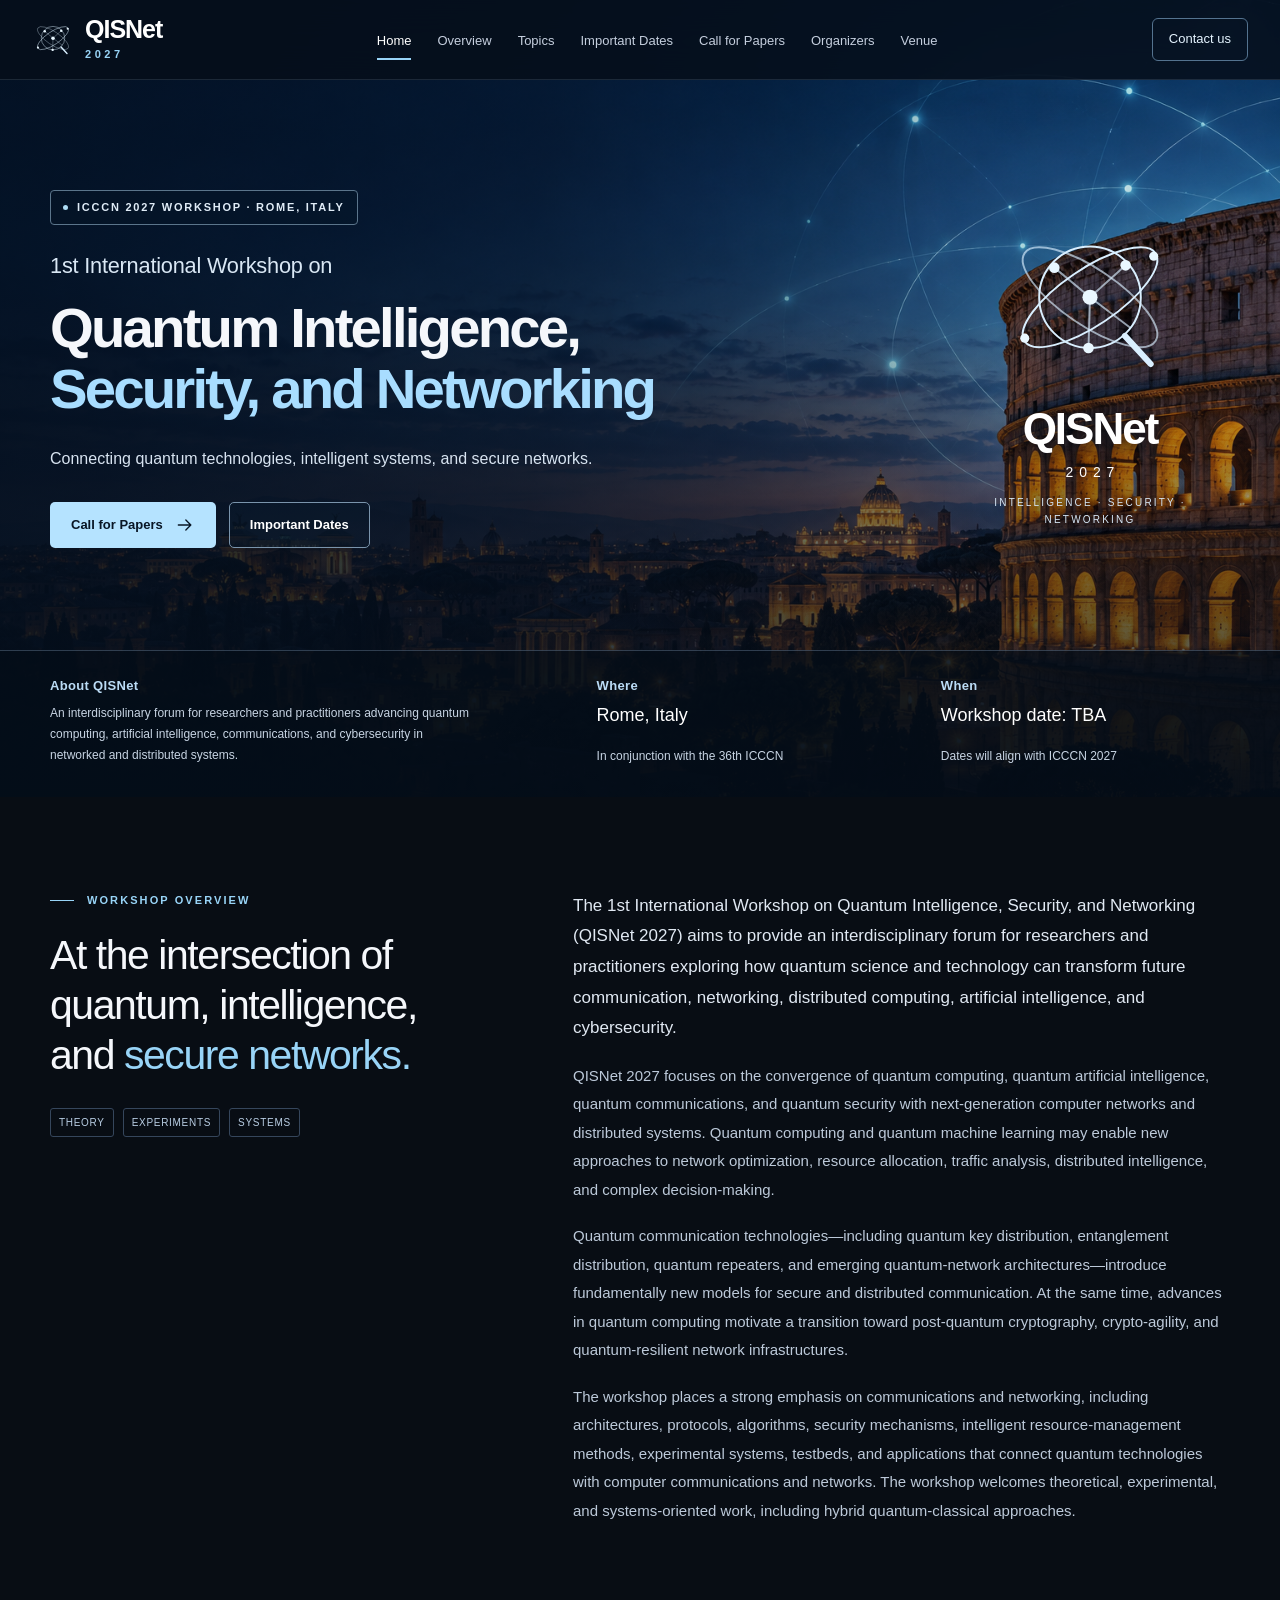
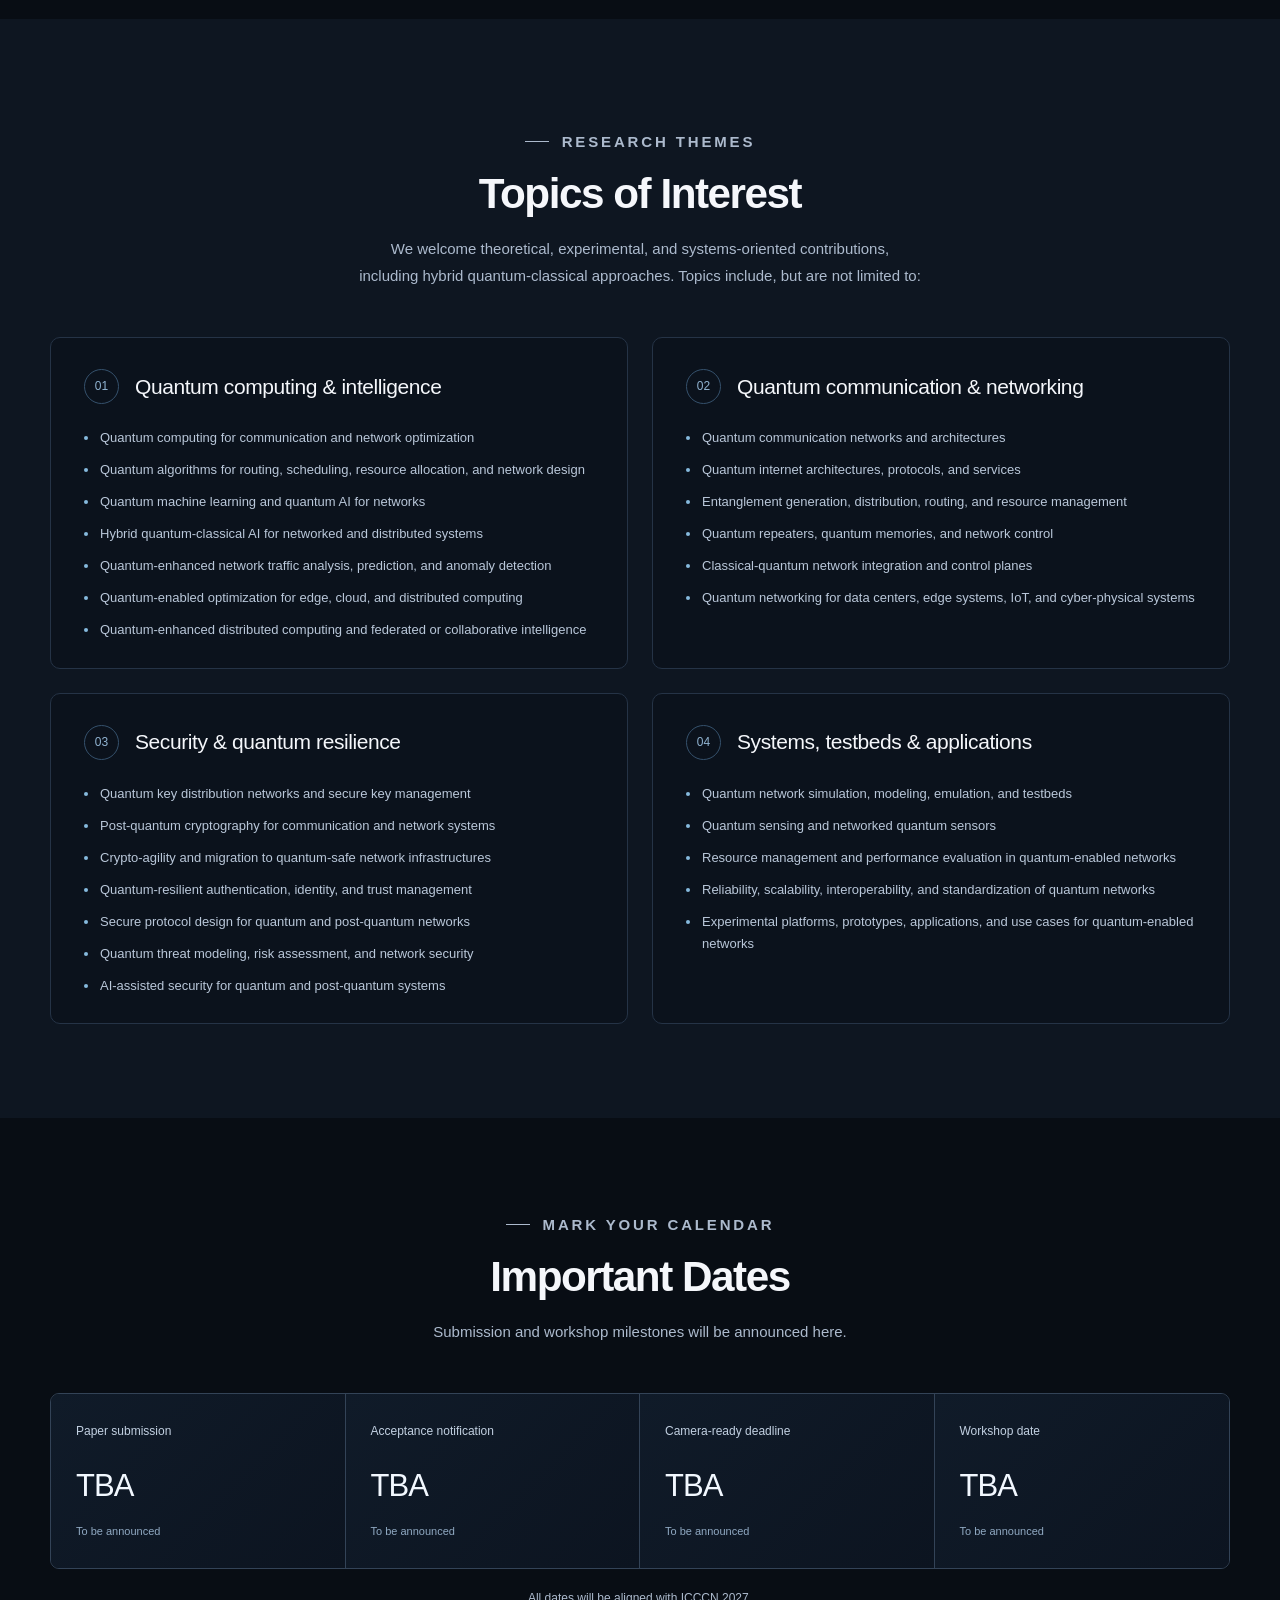
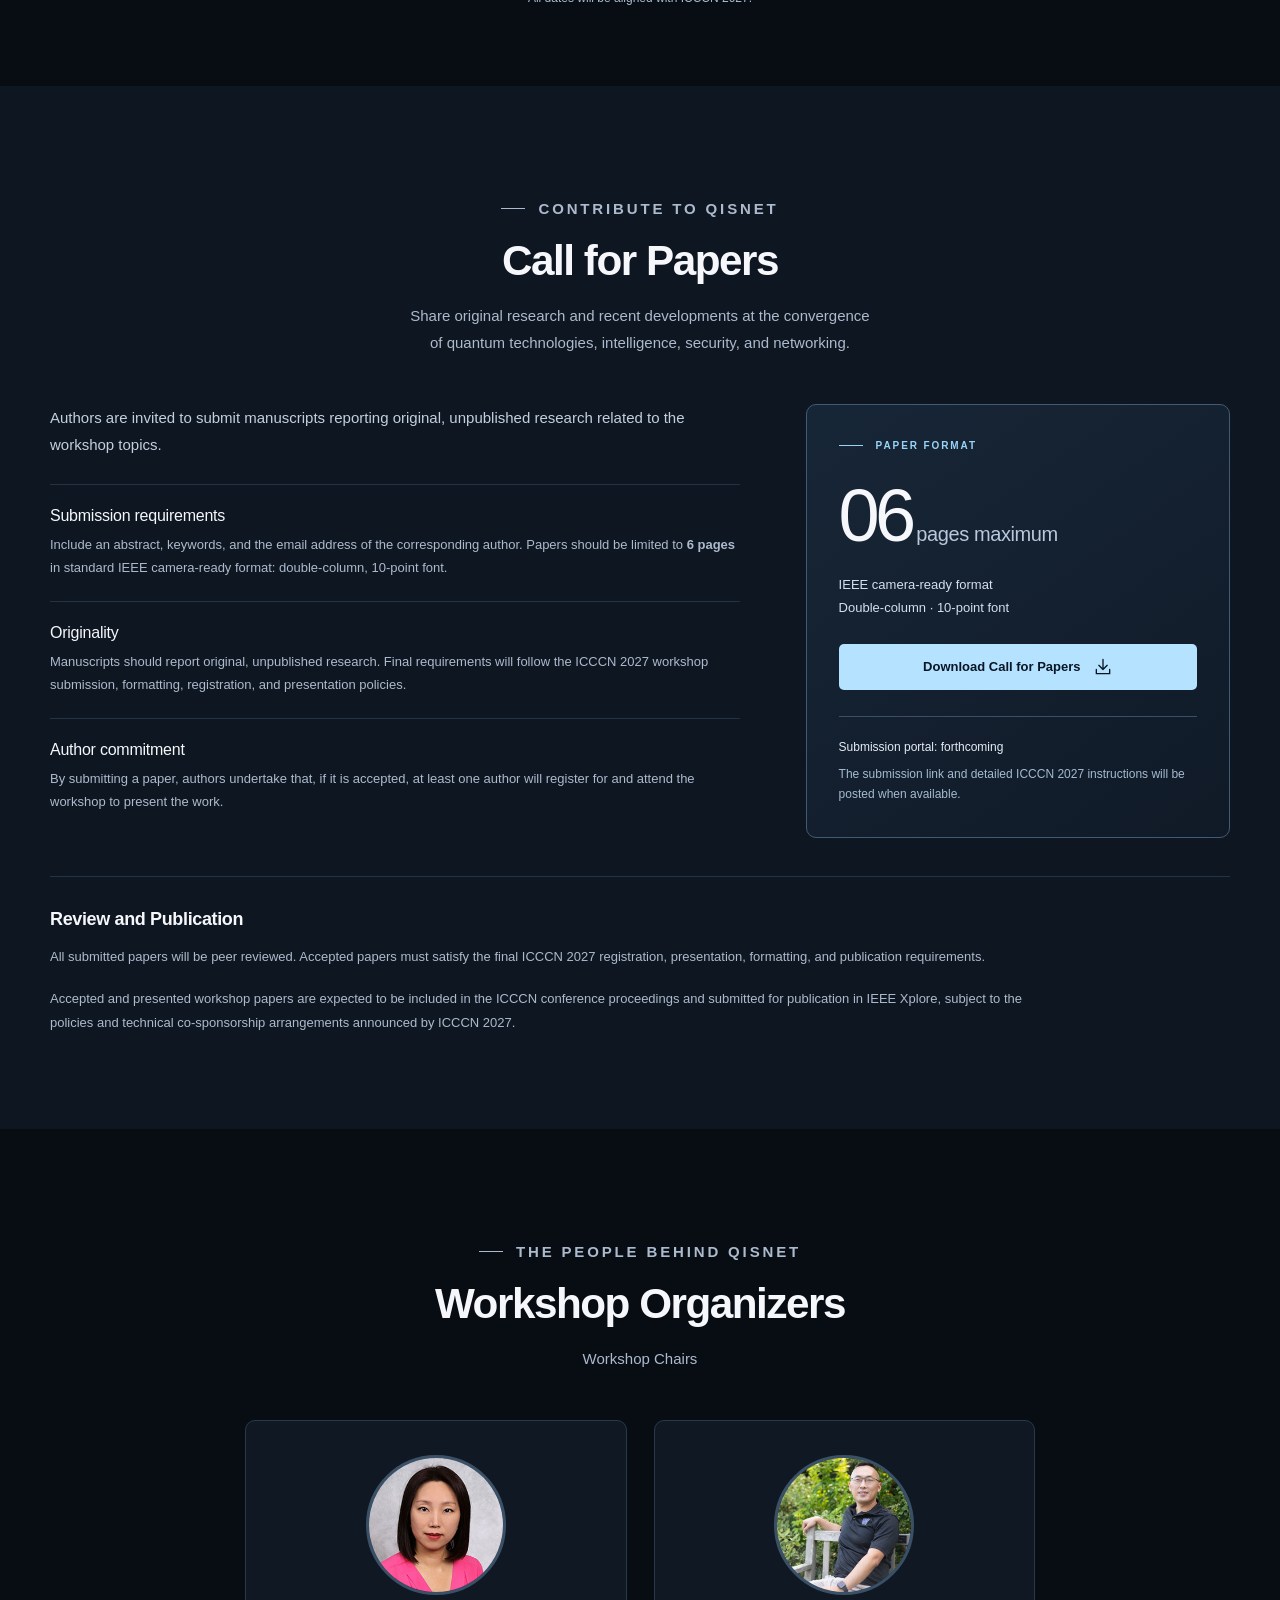
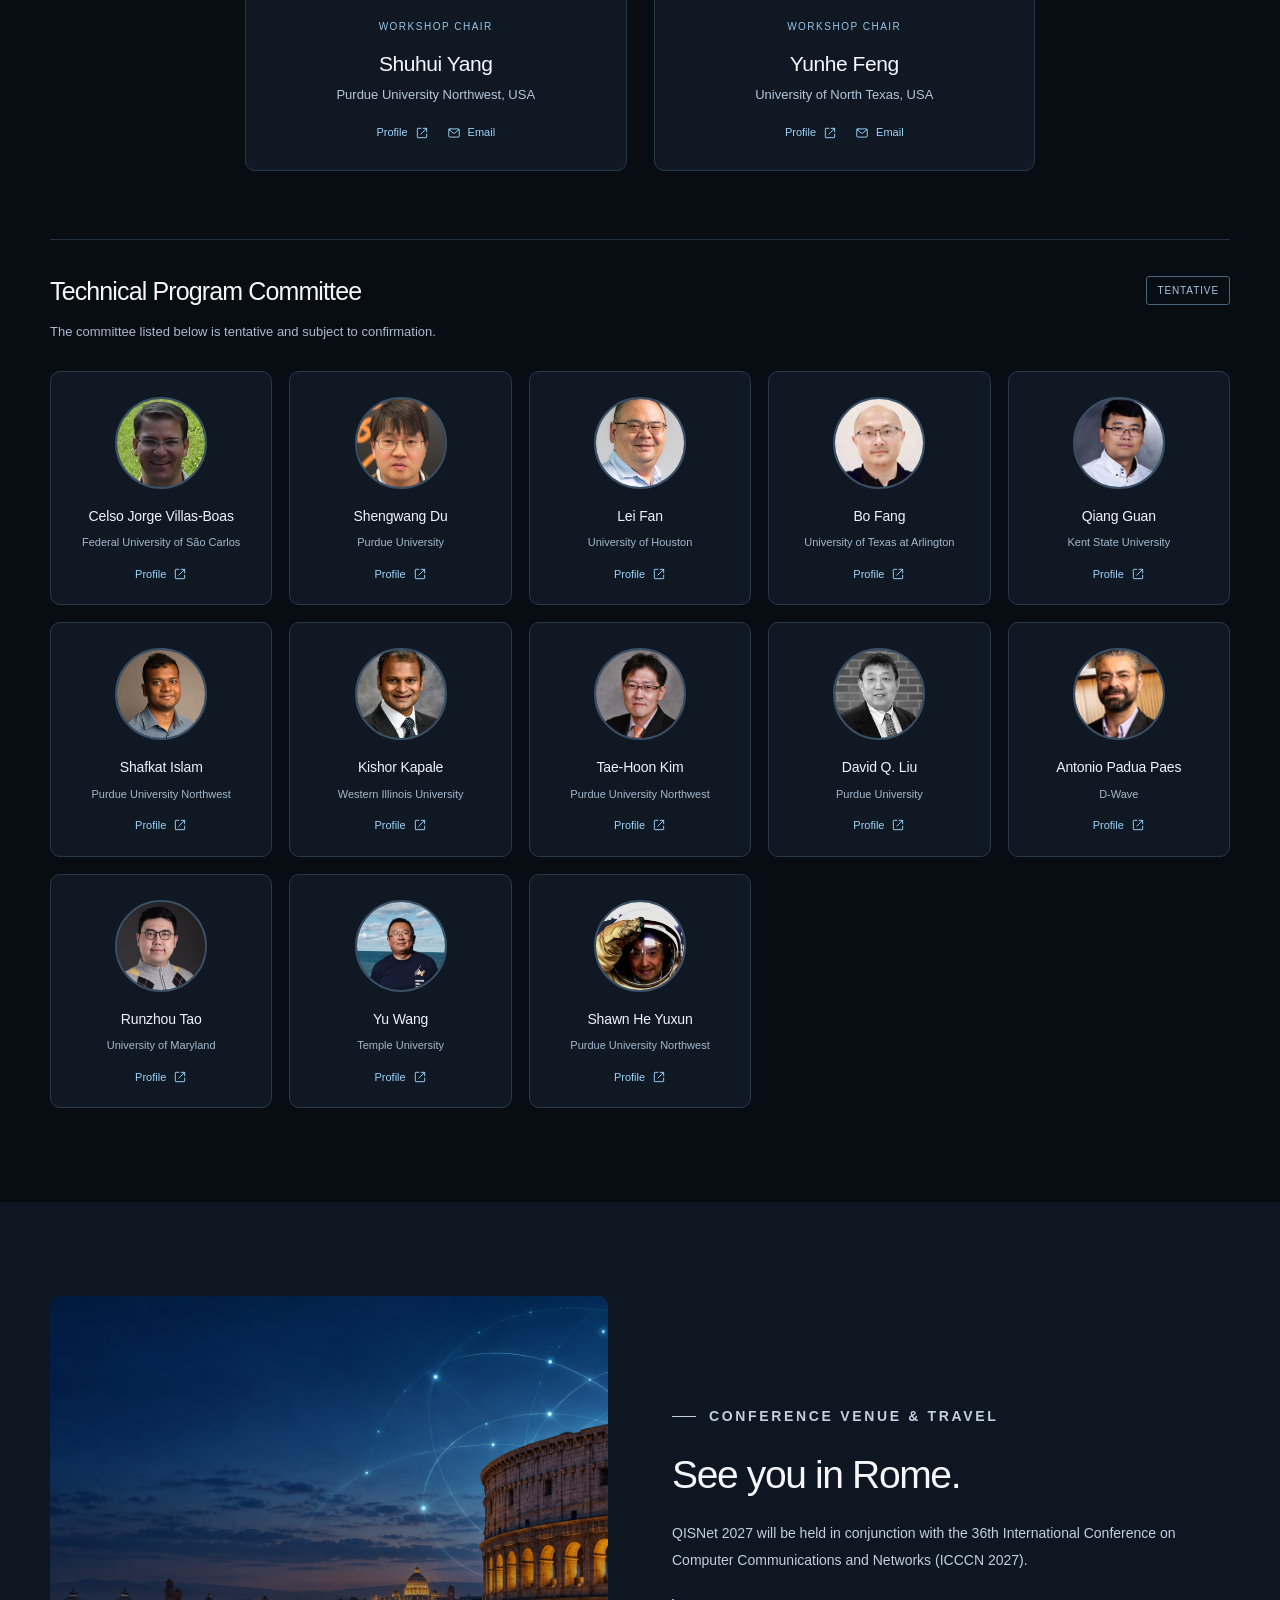
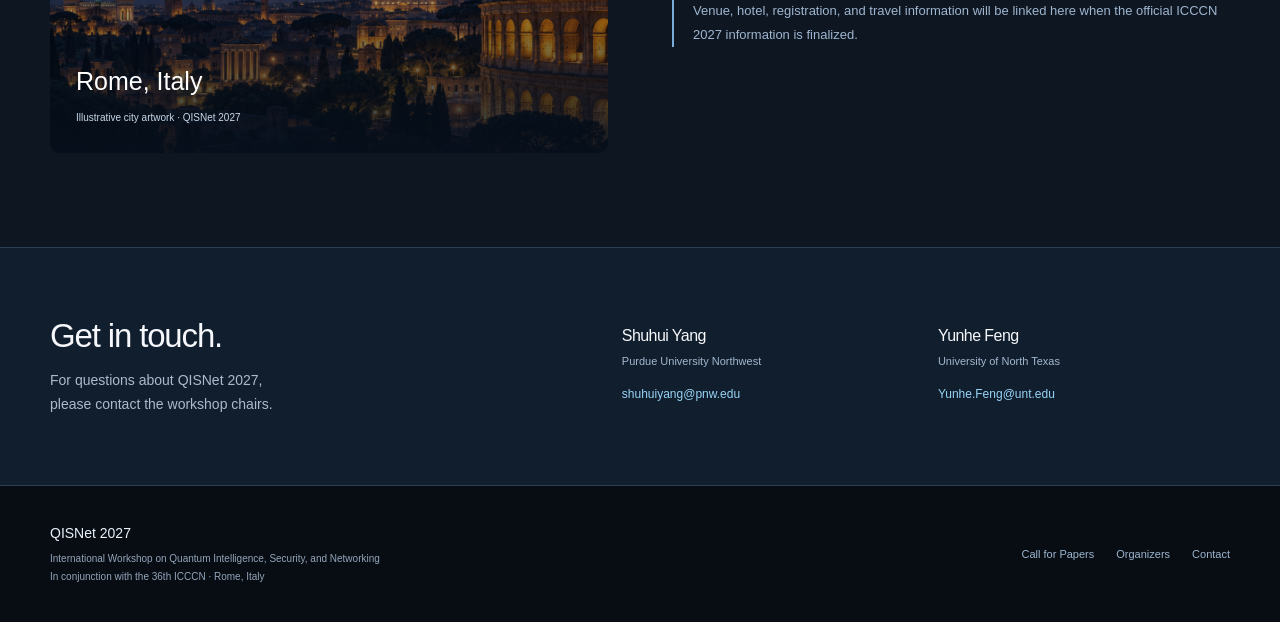
==== index.html @ e14563fd "Add files via upload" ====
<!DOCTYPE html>
<html lang="en">
<head>
  <meta charset="utf-8">
  <meta name="viewport" content="width=device-width, initial-scale=1">
  <meta name="theme-color" content="#080d14">
  <title>QISNet 2027 | International Workshop on Quantum Intelligence, Security, and Networking</title>
  <meta name="description" content="QISNet 2027: the 1st International Workshop on Quantum Intelligence, Security, and Networking, in conjunction with the 36th ICCCN in Rome, Italy. Explore workshop topics, author guidelines, dates, and committees.">
  <meta property="og:type" content="website">
  <meta property="og:title" content="QISNet 2027 | Quantum Intelligence, Security, and Networking">
  <meta property="og:description" content="The 1st International Workshop on Quantum Intelligence, Security, and Networking. ICCCN 2027 · Rome, Italy. Workshop date and submission deadline to be announced.">
  <link rel="icon" href="assets/images/favicon.svg" type="image/svg+xml">
  <link rel="preload" href="assets/fonts/dm-sans-400.ttf" as="font" type="font/ttf" crossorigin>
  <link rel="preload" href="assets/images/rome-quantum-hero.png" as="image">
  <link rel="stylesheet" href="assets/css/styles.css">
  <script src="assets/js/main.js" defer></script>
  <noscript><style>@media(max-width:1020px){.site-header{position:relative;height:auto}.header-inner{flex-wrap:wrap;padding-block:15px}.site-nav{order:4;width:100%;max-height:none}.nav-list{display:grid;grid-template-columns:repeat(2,1fr)}.menu-toggle{display:none}.hero{padding-top:0}.nav-list a{font-size:13px;padding:7px 10px}}</style></noscript>
</head>
<body>
  <a class="skip-link" href="#main-content">Skip to main content</a>
  <svg class="icon-sprite" xmlns="http://www.w3.org/2000/svg" aria-hidden="true">
    <defs>
      <symbol id="icon-arrow" viewBox="0 0 24 24"><path d="M4 12h15m-6-6 6 6-6 6"/></symbol>
      <symbol id="icon-external" viewBox="0 0 24 24"><path d="M14 4h6v6m0-6L10 14m0-10H5a1 1 0 0 0-1 1v14a1 1 0 0 0 1 1h14a1 1 0 0 0 1-1v-5"/></symbol>
      <symbol id="icon-download" viewBox="0 0 24 24"><path d="M12 3v12m-5-5 5 5 5-5M4 15v5h16v-5"/></symbol>
      <symbol id="icon-mail" viewBox="0 0 24 24"><rect x="3" y="5" width="18" height="14" rx="2"/><path d="m3 6 9 7 9-7"/></symbol>
      <symbol id="icon-menu" viewBox="0 0 24 24"><path d="M4 6h16M4 12h16M4 18h16"/></symbol>
      <symbol id="icon-close" viewBox="0 0 24 24"><path d="m6 6 12 12M6 18 18 6"/></symbol>
      <symbol id="icon-up" viewBox="0 0 24 24"><path d="M12 20V4m-6 6 6-6 6 6"/></symbol>
    </defs>
  </svg>

  <!-- Navigation: no Highlights or Accepted Papers menu or section. -->
  <header class="site-header">
    <div class="header-inner">
      <a class="brand" href="#home" aria-label="QISNet 2027 home">
        <img class="brand-mark" src="assets/images/qisnet-mark.svg" alt="" width="42" height="42">
        <span class="brand-word">QISNet<span class="brand-year">2027</span></span>
      </a>
      <nav class="site-nav" id="site-navigation" aria-label="Main navigation">
        <ul class="nav-list">
          <li><a href="#home" aria-current="location">Home</a></li>
          <li><a href="#overview">Overview</a></li>
          <li><a href="#topics">Topics</a></li>
          <li><a href="#dates">Important Dates</a></li>
          <li><a href="#cfp">Call for Papers</a></li>
          <li><a href="#organizers">Organizers</a></li>
          <li><a href="#venue">Venue</a></li>
        </ul>
      </nav>
      <a class="nav-contact" href="#contact">Contact us</a>
      <button class="menu-toggle" type="button" aria-controls="site-navigation" aria-expanded="false" aria-label="Open navigation">
        <span class="menu-icon"><svg class="icon" aria-hidden="true"><use href="#icon-menu"></use></svg></span><span class="close-icon"><svg class="icon" aria-hidden="true"><use href="#icon-close"></use></svg></span>
      </button>
    </div>
  </header>

  <main id="main-content" tabindex="-1">
    <!-- Update workshop dates below and in Important Dates when announced. -->
    <section class="hero" id="home" aria-labelledby="workshop-title">
      <img class="hero-bg" src="assets/images/rome-quantum-hero.png" width="1536" height="1024" alt="" fetchpriority="high" decoding="async">
      <div class="container hero-main">
        <div class="hero-copy">
          <div class="hero-kicker">ICCCN 2027 Workshop · Rome, Italy</div>
          <h1 id="workshop-title"><span class="title-intro">1st International Workshop on</span><span class="title-main">Quantum Intelligence,<br><span>Security, and Networking</span></span></h1>
          <p>Connecting quantum technologies, intelligent systems, and secure networks.</p>
          <div class="hero-actions">
            <a class="button button-primary" href="#cfp">Call for Papers <svg class="icon" aria-hidden="true"><use href="#icon-arrow"></use></svg></a>
            <a class="button button-ghost" href="#dates">Important Dates</a>
          </div>
        </div>
        <div class="hero-identity" aria-hidden="true">
          <img src="assets/images/qisnet-mark.svg" alt="" width="240" height="240">
          <div class="hero-logotype">QISNet<span>2027</span></div>
          <p>Intelligence · Security · Networking</p>
        </div>
      </div>
      <div class="hero-info">
        <div class="container hero-info-inner">
          <div class="hero-about"><h2>About QISNet</h2><p>An interdisciplinary forum for researchers and practitioners advancing quantum computing, artificial intelligence, communications, and cybersecurity in networked and distributed systems.</p></div>
          <div><h3>Where</h3><p class="fact-main">Rome, Italy</p><p>In conjunction with the 36th ICCCN</p></div>
          <div><h3>When</h3><p class="fact-main">Workshop date: TBA</p><p>Dates will align with ICCCN 2027</p></div>
        </div>
      </div>
    </section>

    <section class="section" id="overview" aria-labelledby="overview-title">
      <div class="container scope-grid">
        <div class="scope-heading">
          <p class="eyebrow">Workshop overview</p>
          <h2 id="overview-title">At the intersection of<br>quantum, intelligence,<br>and <span>secure networks.</span></h2>
          <div class="scope-tags" aria-label="Welcomed research approaches"><span>Theory</span><span>Experiments</span><span>Systems</span></div>
        </div>
        <div class="scope-copy">
          <p>The 1st International Workshop on Quantum Intelligence, Security, and Networking (QISNet 2027) aims to provide an interdisciplinary forum for researchers and practitioners exploring how quantum science and technology can transform future communication, networking, distributed computing, artificial intelligence, and cybersecurity.</p><p>QISNet 2027 focuses on the convergence of quantum computing, quantum artificial intelligence, quantum communications, and quantum security with next-generation computer networks and distributed systems. Quantum computing and quantum machine learning may enable new approaches to network optimization, resource allocation, traffic analysis, distributed intelligence, and complex decision-making.</p><p>Quantum communication technologies—including quantum key distribution, entanglement distribution, quantum repeaters, and emerging quantum-network architectures—introduce fundamentally new models for secure and distributed communication. At the same time, advances in quantum computing motivate a transition toward post-quantum cryptography, crypto-agility, and quantum-resilient network infrastructures.</p><p>The workshop places a strong emphasis on communications and networking, including architectures, protocols, algorithms, security mechanisms, intelligent resource-management methods, experimental systems, testbeds, and applications that connect quantum technologies with computer communications and networks. The workshop welcomes theoretical, experimental, and systems-oriented work, including hybrid quantum-classical approaches.</p>
        </div>
      </div>
    </section>

    <section class="section section-alt" id="topics" aria-labelledby="topics-title">
      <div class="container">
        <div class="section-heading"><p class="eyebrow">Research themes</p><h2 id="topics-title">Topics of Interest</h2><p>We welcome theoretical, experimental, and systems-oriented contributions,<br>including hybrid quantum-classical approaches. Topics include, but are not limited to:</p></div>
        <div class="topic-grid">
          <article class="topic">
            <div class="topic-top"><span class="topic-number" aria-hidden="true">01</span><h3>Quantum computing &amp; intelligence</h3></div>
            <ul>
              <li>Quantum computing for communication and network optimization</li>
              <li>Quantum algorithms for routing, scheduling, resource allocation, and network design</li>
              <li>Quantum machine learning and quantum AI for networks</li>
              <li>Hybrid quantum-classical AI for networked and distributed systems</li>
              <li>Quantum-enhanced network traffic analysis, prediction, and anomaly detection</li>
              <li>Quantum-enabled optimization for edge, cloud, and distributed computing</li>
              <li>Quantum-enhanced distributed computing and federated or collaborative intelligence</li>
            </ul>
          </article>
          <article class="topic">
            <div class="topic-top"><span class="topic-number" aria-hidden="true">02</span><h3>Quantum communication &amp; networking</h3></div>
            <ul>
              <li>Quantum communication networks and architectures</li>
              <li>Quantum internet architectures, protocols, and services</li>
              <li>Entanglement generation, distribution, routing, and resource management</li>
              <li>Quantum repeaters, quantum memories, and network control</li>
              <li>Classical-quantum network integration and control planes</li>
              <li>Quantum networking for data centers, edge systems, IoT, and cyber-physical systems</li>
            </ul>
          </article>
          <article class="topic">
            <div class="topic-top"><span class="topic-number" aria-hidden="true">03</span><h3>Security &amp; quantum resilience</h3></div>
            <ul>
              <li>Quantum key distribution networks and secure key management</li>
              <li>Post-quantum cryptography for communication and network systems</li>
              <li>Crypto-agility and migration to quantum-safe network infrastructures</li>
              <li>Quantum-resilient authentication, identity, and trust management</li>
              <li>Secure protocol design for quantum and post-quantum networks</li>
              <li>Quantum threat modeling, risk assessment, and network security</li>
              <li>AI-assisted security for quantum and post-quantum systems</li>
            </ul>
          </article>
          <article class="topic">
            <div class="topic-top"><span class="topic-number" aria-hidden="true">04</span><h3>Systems, testbeds &amp; applications</h3></div>
            <ul>
              <li>Quantum network simulation, modeling, emulation, and testbeds</li>
              <li>Quantum sensing and networked quantum sensors</li>
              <li>Resource management and performance evaluation in quantum-enabled networks</li>
              <li>Reliability, scalability, interoperability, and standardization of quantum networks</li>
              <li>Experimental platforms, prototypes, applications, and use cases for quantum-enabled networks</li>
            </ul>
          </article>
        </div>
      </div>
    </section>

    <section class="section dates-section" id="dates" aria-labelledby="dates-title">
      <div class="container">
        <div class="section-heading"><p class="eyebrow">Mark your calendar</p><h2 id="dates-title">Important Dates</h2><p>Submission and workshop milestones will be announced here.</p></div>
        <div class="dates-grid">
          <div class="date-item"><p class="date-label">Paper submission</p><p class="date-value"><abbr title="To be announced" style="text-decoration:none">TBA</abbr></p><p class="date-hint">To be announced</p></div>
          <div class="date-item"><p class="date-label">Acceptance notification</p><p class="date-value"><abbr title="To be announced" style="text-decoration:none">TBA</abbr></p><p class="date-hint">To be announced</p></div>
          <div class="date-item"><p class="date-label">Camera-ready deadline</p><p class="date-value"><abbr title="To be announced" style="text-decoration:none">TBA</abbr></p><p class="date-hint">To be announced</p></div>
          <div class="date-item"><p class="date-label">Workshop date</p><p class="date-value"><abbr title="To be announced" style="text-decoration:none">TBA</abbr></p><p class="date-hint">To be announced</p></div>
        </div>
        <p class="date-note">All dates will be aligned with ICCCN 2027.</p>
      </div>
    </section>

    <section class="section section-alt" id="cfp" aria-labelledby="cfp-title">
      <div class="container">
        <div class="section-heading"><p class="eyebrow">Contribute to QISNet</p><h2 id="cfp-title">Call for Papers</h2><p>Share original research and recent developments at the convergence<br>of quantum technologies, intelligence, security, and networking.</p></div>
        <div class="cfp-grid" id="submission">
          <div class="cfp-copy">
            <p>Authors are invited to submit manuscripts reporting original, unpublished research related to the workshop topics.</p>
            <ul class="policy-list">
              <li><h3>Submission requirements</h3><p>Include an abstract, keywords, and the email address of the corresponding author. Papers should be limited to <strong>6 pages</strong> in standard IEEE camera-ready format: double-column, 10-point font.</p></li>
              <li><h3>Originality</h3><p>Manuscripts should report original, unpublished research. Final requirements will follow the ICCCN 2027 workshop submission, formatting, registration, and presentation policies.</p></li>
              <li><h3>Author commitment</h3><p>By submitting a paper, authors undertake that, if it is accepted, at least one author will register for and attend the workshop to present the work.</p></li>
            </ul>
          </div>
          <aside class="submission-card" aria-label="Paper format and submission status">
            <p class="eyebrow">Paper format</p><p class="page-limit">06<span>pages maximum</span></p>
            <p class="format-note">IEEE camera-ready format<br>Double-column · 10-point font</p>
            <a class="button button-primary" href="QISNet2027_Call_for_Papers.pdf" download>Download Call for Papers <svg class="icon" aria-hidden="true"><use href="#icon-download"></use></svg></a>
            <div class="submission-status"><strong>Submission portal: forthcoming</strong>The submission link and detailed ICCCN 2027 instructions will be posted when available.</div>
          </aside>
        </div>
        <div class="publication" id="publication"><h3>Review and Publication</h3><p>All submitted papers will be peer reviewed. Accepted papers must satisfy the final ICCCN 2027 registration, presentation, formatting, and publication requirements.</p><p>Accepted and presented workshop papers are expected to be included in the ICCCN conference proceedings and submitted for publication in IEEE Xplore, subject to the policies and technical co-sponsorship arrangements announced by ICCCN 2027.</p></div>
      </div>
    </section>

    <section class="section" id="organizers" aria-labelledby="organizers-title">
      <div class="container" id="committee">
        <div class="section-heading"><p class="eyebrow">The people behind QISNet</p><h2 id="organizers-title">Workshop Organizers</h2><p>Workshop Chairs</p></div>
        <div class="chairs-grid">
          <article class="person chair">
            <img class="portrait" src="assets/images/people/shuhui-yang.jpg" alt="Shuhui Yang" width="280" height="280" loading="lazy" decoding="async">
            <span class="role-label">Workshop Chair</span>
            <h3><a href="https://www.pnw.edu/people/shuhui-grace-yang/" target="_blank" rel="noopener noreferrer">Shuhui Yang</a></h3>
            <p class="affiliation">Purdue University Northwest, USA</p>
            <div class="person-links"><a href="https://www.pnw.edu/people/shuhui-grace-yang/" target="_blank" rel="noopener noreferrer" aria-label="Shuhui Yang — profile (opens in a new tab)">Profile <svg class="icon" aria-hidden="true"><use href="#icon-external"></use></svg></a><a href="mailto:shuhuiyang@pnw.edu"><svg class="icon" aria-hidden="true"><use href="#icon-mail"></use></svg>Email</a></div>
          </article>
          <article class="person chair">
            <img class="portrait" src="assets/images/people/yunhe-feng.jpg" alt="Yunhe Feng" width="280" height="280" loading="lazy" decoding="async">
            <span class="role-label">Workshop Chair</span>
            <h3><a href="https://yunhefeng.me/" target="_blank" rel="noopener noreferrer">Yunhe Feng</a></h3>
            <p class="affiliation">University of North Texas, USA</p>
            <div class="person-links"><a href="https://yunhefeng.me/" target="_blank" rel="noopener noreferrer" aria-label="Yunhe Feng — profile (opens in a new tab)">Profile <svg class="icon" aria-hidden="true"><use href="#icon-external"></use></svg></a><a href="mailto:Yunhe.Feng@unt.edu"><svg class="icon" aria-hidden="true"><use href="#icon-mail"></use></svg>Email</a></div>
          </article>
        </div>
        <div class="tpc-block" id="tpc">
          <div class="tpc-heading"><h3>Technical Program Committee</h3><span class="status-badge">Tentative</span></div>
          <p class="tpc-intro">The committee listed below is tentative and subject to confirmation.</p>
          <div class="tpc-grid">
          <article class="person tpc-person">
            <img class="portrait" src="assets/images/people/celso-jorge-villas-boas.jpg" alt="Celso Jorge Villas-Boas" width="280" height="280" loading="lazy" decoding="async">
            
            <h4><a href="https://www.ppgf.ufscar.br/en/people/teaching-staff-1/celso-jorge-villas-boas" target="_blank" rel="noopener noreferrer">Celso Jorge Villas-Boas</a></h4>
            <p class="affiliation">Federal University of São Carlos</p>
            <div class="person-links"><a href="https://www.ppgf.ufscar.br/en/people/teaching-staff-1/celso-jorge-villas-boas" target="_blank" rel="noopener noreferrer" aria-label="Celso Jorge Villas-Boas — profile (opens in a new tab)">Profile <svg class="icon" aria-hidden="true"><use href="#icon-external"></use></svg></a></div>
          </article>
          <article class="person tpc-person">
            <img class="portrait" src="assets/images/people/shengwang-du.jpg" alt="Shengwang Du" width="280" height="280" loading="lazy" decoding="async">
            
            <h4><a href="https://www.physics.purdue.edu/people/faculty/du350.php" target="_blank" rel="noopener noreferrer">Shengwang Du</a></h4>
            <p class="affiliation">Purdue University</p>
            <div class="person-links"><a href="https://www.physics.purdue.edu/people/faculty/du350.php" target="_blank" rel="noopener noreferrer" aria-label="Shengwang Du — profile (opens in a new tab)">Profile <svg class="icon" aria-hidden="true"><use href="#icon-external"></use></svg></a></div>
          </article>
          <article class="person tpc-person">
            <img class="portrait" src="assets/images/people/lei-fan.jpg" alt="Lei Fan" width="280" height="280" loading="lazy" decoding="async">
            
            <h4><a href="https://www.et.uh.edu/faculty/fan-lei" target="_blank" rel="noopener noreferrer">Lei Fan</a></h4>
            <p class="affiliation">University of Houston</p>
            <div class="person-links"><a href="https://www.et.uh.edu/faculty/fan-lei" target="_blank" rel="noopener noreferrer" aria-label="Lei Fan — profile (opens in a new tab)">Profile <svg class="icon" aria-hidden="true"><use href="#icon-external"></use></svg></a></div>
          </article>
          <article class="person tpc-person">
            <img class="portrait" src="assets/images/people/bo-fang.jpeg" alt="Bo Fang" width="280" height="280" loading="lazy" decoding="async">
            
            <h4><a href="https://flyree.github.io/" target="_blank" rel="noopener noreferrer">Bo Fang</a></h4>
            <p class="affiliation">University of Texas at Arlington</p>
            <div class="person-links"><a href="https://flyree.github.io/" target="_blank" rel="noopener noreferrer" aria-label="Bo Fang — profile (opens in a new tab)">Profile <svg class="icon" aria-hidden="true"><use href="#icon-external"></use></svg></a></div>
          </article>
          <article class="person tpc-person">
            <img class="portrait" src="assets/images/people/qiang-guan.jpg" alt="Qiang Guan" width="280" height="280" loading="lazy" decoding="async">
            
            <h4><a href="https://www.kent.edu/cs/qiang-guan" target="_blank" rel="noopener noreferrer">Qiang Guan</a></h4>
            <p class="affiliation">Kent State University</p>
            <div class="person-links"><a href="https://www.kent.edu/cs/qiang-guan" target="_blank" rel="noopener noreferrer" aria-label="Qiang Guan — profile (opens in a new tab)">Profile <svg class="icon" aria-hidden="true"><use href="#icon-external"></use></svg></a></div>
          </article>
          <article class="person tpc-person">
            <img class="portrait" src="assets/images/people/shafkat-islam.jpg" alt="Shafkat Islam" width="280" height="280" loading="lazy" decoding="async">
            
            <h4><a href="https://www.pnw.edu/people/shafkat-islam-ph-d/" target="_blank" rel="noopener noreferrer">Shafkat Islam</a></h4>
            <p class="affiliation">Purdue University Northwest</p>
            <div class="person-links"><a href="https://www.pnw.edu/people/shafkat-islam-ph-d/" target="_blank" rel="noopener noreferrer" aria-label="Shafkat Islam — profile (opens in a new tab)">Profile <svg class="icon" aria-hidden="true"><use href="#icon-external"></use></svg></a></div>
          </article>
          <article class="person tpc-person">
            <img class="portrait" src="assets/images/people/kishor-kapale.jpg" alt="Kishor Kapale" width="280" height="280" loading="lazy" decoding="async">
            
            <h4><a href="https://www.wiu.edu/cas/physics/contact_directory/kapale.php" target="_blank" rel="noopener noreferrer">Kishor Kapale</a></h4>
            <p class="affiliation">Western Illinois University</p>
            <div class="person-links"><a href="https://www.wiu.edu/cas/physics/contact_directory/kapale.php" target="_blank" rel="noopener noreferrer" aria-label="Kishor Kapale — profile (opens in a new tab)">Profile <svg class="icon" aria-hidden="true"><use href="#icon-external"></use></svg></a></div>
          </article>
          <article class="person tpc-person">
            <img class="portrait" src="assets/images/people/tae-hoon-kim.jpg" alt="Tae-Hoon Kim" width="280" height="280" loading="lazy" decoding="async">
            
            <h4><a href="https://www.pnw.edu/people/tae-hoon-kim/" target="_blank" rel="noopener noreferrer">Tae-Hoon Kim</a></h4>
            <p class="affiliation">Purdue University Northwest</p>
            <div class="person-links"><a href="https://www.pnw.edu/people/tae-hoon-kim/" target="_blank" rel="noopener noreferrer" aria-label="Tae-Hoon Kim — profile (opens in a new tab)">Profile <svg class="icon" aria-hidden="true"><use href="#icon-external"></use></svg></a></div>
          </article>
          <article class="person tpc-person">
            <img class="portrait" src="assets/images/people/david-q-liu.png" alt="David Q. Liu" width="280" height="280" loading="lazy" decoding="async">
            
            <h4><a href="https://www.cerias.purdue.edu/site/people/faculty/view/4005" target="_blank" rel="noopener noreferrer">David Q. Liu</a></h4>
            <p class="affiliation">Purdue University</p>
            <div class="person-links"><a href="https://www.cerias.purdue.edu/site/people/faculty/view/4005" target="_blank" rel="noopener noreferrer" aria-label="David Q. Liu — profile (opens in a new tab)">Profile <svg class="icon" aria-hidden="true"><use href="#icon-external"></use></svg></a></div>
          </article>
          <article class="person tpc-person">
            <img class="portrait" src="assets/images/people/antonio-padua-paes.jpg" alt="Antonio Padua Paes" width="280" height="280" loading="lazy" decoding="async">
            
            <h4><a href="https://engineering.missouri.edu/quantum-innovation-center/mizzou-quantum-day/" target="_blank" rel="noopener noreferrer">Antonio Padua Paes</a></h4>
            <p class="affiliation">D-Wave</p>
            <div class="person-links"><a href="https://engineering.missouri.edu/quantum-innovation-center/mizzou-quantum-day/" target="_blank" rel="noopener noreferrer" aria-label="Antonio Padua Paes — profile (opens in a new tab)">Profile <svg class="icon" aria-hidden="true"><use href="#icon-external"></use></svg></a></div>
          </article>
          <article class="person tpc-person">
            <img class="portrait" src="assets/images/people/runzhou-tao.jpg" alt="Runzhou Tao" width="280" height="280" loading="lazy" decoding="async">
            
            <h4><a href="https://runzhoutao.github.io/" target="_blank" rel="noopener noreferrer">Runzhou Tao</a></h4>
            <p class="affiliation">University of Maryland</p>
            <div class="person-links"><a href="https://runzhoutao.github.io/" target="_blank" rel="noopener noreferrer" aria-label="Runzhou Tao — profile (opens in a new tab)">Profile <svg class="icon" aria-hidden="true"><use href="#icon-external"></use></svg></a></div>
          </article>
          <article class="person tpc-person">
            <img class="portrait" src="assets/images/people/yu-wang.jpg" alt="Yu Wang" width="280" height="280" loading="lazy" decoding="async">
            
            <h4><a href="https://cis.temple.edu/~yu/" target="_blank" rel="noopener noreferrer">Yu Wang</a></h4>
            <p class="affiliation">Temple University</p>
            <div class="person-links"><a href="https://cis.temple.edu/~yu/" target="_blank" rel="noopener noreferrer" aria-label="Yu Wang — profile (opens in a new tab)">Profile <svg class="icon" aria-hidden="true"><use href="#icon-external"></use></svg></a></div>
          </article>
          <article class="person tpc-person">
            <img class="portrait" src="assets/images/people/shawn-he-yuxun.jpeg" alt="Shawn He Yuxun" width="280" height="280" loading="lazy" decoding="async">
            
            <h4><a href="https://mypnwlife.pnw.edu/quantumleap/leadership-team/" target="_blank" rel="noopener noreferrer">Shawn He Yuxun</a></h4>
            <p class="affiliation">Purdue University Northwest</p>
            <div class="person-links"><a href="https://mypnwlife.pnw.edu/quantumleap/leadership-team/" target="_blank" rel="noopener noreferrer" aria-label="Shawn He Yuxun — profile (opens in a new tab)">Profile <svg class="icon" aria-hidden="true"><use href="#icon-external"></use></svg></a></div>
          </article>
          </div>
        </div>
      </div>
    </section>

    <section class="section section-alt" id="venue" aria-labelledby="venue-title">
      <div class="container venue-grid">
        <figure class="venue-visual" style="margin:0">
          <img src="assets/images/rome-quantum-hero.png" alt="Illustrative Rome skyline with the Colosseum and subtle quantum-network arcs" width="1536" height="1024" loading="lazy" decoding="async">
          <figcaption class="venue-caption"><strong>Rome, Italy</strong><span>Illustrative city artwork · QISNet 2027</span></figcaption>
        </figure>
        <div class="venue-copy"><p class="eyebrow">Conference venue &amp; travel</p><h2 id="venue-title">See you in Rome.</h2><p>QISNet 2027 will be held in conjunction with the 36th International Conference on Computer Communications and Networks (ICCCN 2027).</p><div class="venue-status">Venue, hotel, registration, and travel information will be linked here when the official ICCCN 2027 information is finalized.</div></div>
      </div>
    </section>

    <section class="contact-section" id="contact" aria-labelledby="contact-title">
      <div class="container contact-grid">
        <div class="contact-copy"><h2 id="contact-title">Get in touch.</h2><p>For questions about QISNet 2027,<br>please contact the workshop chairs.</p></div>
        <div class="contact-people">
          <div class="contact-person"><h3>Shuhui Yang</h3><p>Purdue University Northwest</p><a href="mailto:shuhuiyang@pnw.edu">shuhuiyang@pnw.edu</a></div>
          <div class="contact-person"><h3>Yunhe Feng</h3><p>University of North Texas</p><a href="mailto:Yunhe.Feng@unt.edu">Yunhe.Feng@unt.edu</a></div>
        </div>
      </div>
    </section>
  </main>

  <footer class="site-footer"><div class="container footer-inner"><div><p class="footer-title">QISNet 2027</p><p class="footer-details">International Workshop on Quantum Intelligence, Security, and Networking<br>In conjunction with the 36th ICCCN · Rome, Italy</p></div><div class="footer-nav"><a href="#cfp">Call for Papers</a><a href="#organizers">Organizers</a><a href="#contact">Contact</a></div></div></footer>
  <a class="back-top" href="#home" aria-label="Back to top" hidden><svg class="icon" aria-hidden="true"><use href="#icon-up"></use></svg></a>
</body>
</html>
---- assets/css/styles.css ----
/* QISNet 2027 — self-contained GitHub Pages stylesheet. */
@font-face{font-family:"DM Sans";src:url("../fonts/dm-sans-400.ttf") format("truetype");font-style:normal;font-weight:400;font-display:swap}
@font-face{font-family:"DM Sans";src:url("../fonts/dm-sans-500.ttf") format("truetype");font-style:normal;font-weight:500;font-display:swap}
@font-face{font-family:"DM Sans";src:url("../fonts/dm-sans-600.ttf") format("truetype");font-style:normal;font-weight:600;font-display:swap}
@font-face{font-family:"DM Sans";src:url("../fonts/dm-sans-700.ttf") format("truetype");font-style:normal;font-weight:700;font-display:swap}
:root{color-scheme:dark;--bg:#080d14;--surface:#0e1621;--surface-high:#141f2d;--text:#f5f7fb;--muted:#acbacd;--accent:#98d4f7;--line:#243344;--page:1180px;--header:80px}
*,*::before,*::after{box-sizing:border-box}
html{scroll-behavior:smooth;scroll-padding-top:calc(var(--header) + 20px)}
body{margin:0;background:var(--bg);color:var(--text);font-family:"DM Sans","Segoe UI",Arial,sans-serif;font-size:16px;line-height:1.7;-webkit-font-smoothing:antialiased}
body.menu-open{overflow:hidden}
a{color:var(--accent);text-decoration:none;text-underline-offset:4px}
a:hover{text-decoration:underline}
button,a,input{touch-action:manipulation}
button{font:inherit}
button,a{-webkit-tap-highlight-color:transparent}
:focus-visible{outline:3px solid var(--accent);outline-offset:5px;border-radius:3px}
::selection{background:#c0e3fa;color:#09121d}
img{display:block;max-width:100%;height:auto}
svg{display:block}
h1,h2,h3,h4,p{margin:0}
h1,h2,h3,h4{line-height:1.2;letter-spacing:-.035em}
p+p{margin-top:18px}
ul{padding-left:21px}
li+li{margin-top:9px}
.container{width:min(var(--page),calc(100% - 80px));margin-inline:auto}
.icon{width:20px;height:20px;fill:none;stroke:currentColor;stroke-width:1.6;stroke-linecap:round;stroke-linejoin:round;flex:none}
.icon-sprite{position:absolute;width:0;height:0;overflow:hidden}
.skip-link{position:fixed;top:12px;left:12px;z-index:1000;padding:10px 18px;background:#fff;color:#0a1724;transform:translateY(-160%)}
.skip-link:focus{transform:translateY(0)}
.site-header{position:fixed;inset:0 0 auto;z-index:100;height:var(--header);background:rgba(6,15,26,.86);border-bottom:1px solid rgba(193,220,255,.12);backdrop-filter:blur(18px);-webkit-backdrop-filter:blur(18px)}
.header-inner{display:flex;align-items:center;justify-content:space-between;gap:24px;height:100%;max-width:1440px;width:calc(100% - 64px);margin:auto}
.brand{display:flex;align-items:center;gap:11px;color:#fff;white-space:nowrap}
.brand:hover{text-decoration:none}
.brand-mark{width:42px;height:42px}
.brand-word{font-size:25px;line-height:1;font-weight:700;letter-spacing:-1px}
.brand-year{font-size:11px;display:block;letter-spacing:.32em;line-height:1.3;margin-top:5px;color:var(--accent)}
.nav-list{display:flex;list-style:none;align-items:center;gap:26px;padding:0;margin:0}
.nav-list li{margin:0}
.nav-list a{position:relative;font-size:13px;font-weight:500;color:#c5cfde;white-space:nowrap;padding:25px 0}
.nav-list a:hover,.nav-list a[aria-current]{color:#fff;text-decoration:none}
.nav-list a::after{content:"";position:absolute;bottom:13px;height:2px;left:0;width:100%;background:var(--accent);transform:scaleX(0);transform-origin:left;transition:transform .2s}
.nav-list a[aria-current]::after,.nav-list a:hover::after{transform:scaleX(1)}
.nav-contact{padding:9px 16px;border:1px solid #54738f;border-radius:6px;font-size:13px;color:#e5f4ff;white-space:nowrap}
.nav-contact:hover{background:#173149;text-decoration:none}
.menu-toggle{display:none;align-items:center;justify-content:center;background:transparent;color:#fff;width:44px;height:44px;border:1px solid #54738f;border-radius:6px;cursor:pointer}
.menu-toggle .close-icon{display:none}
.menu-toggle[aria-expanded=true] .menu-icon{display:none}
.menu-toggle[aria-expanded=true] .close-icon{display:block}
.hero{position:relative;background:#091a2b;isolation:isolate;padding-top:var(--header);overflow:hidden}
.hero-bg{position:absolute;inset:0;width:100%;height:100%;object-fit:cover;object-position:center 56%;z-index:-3}
.hero::before{content:"";position:absolute;inset:0;background:linear-gradient(90deg,rgba(4,15,29,.79) 0%,rgba(4,15,29,.6) 43%,rgba(4,15,29,.12) 78%),linear-gradient(0deg,rgba(5,13,24,.87),transparent 60%);z-index:-2}
.hero-main{min-height:570px;display:grid;grid-template-columns:1fr 280px;align-items:center;gap:44px;padding-block:70px 62px}
.eyebrow{text-transform:uppercase;font-size:11px;font-weight:600;letter-spacing:.19em;color:var(--accent);display:flex;align-items:center;gap:13px;margin-bottom:22px}
.eyebrow::before{content:"";display:block;width:24px;height:1px;background:currentColor}
.hero-kicker{display:inline-flex;align-items:center;gap:9px;letter-spacing:.16em;font-size:11px;font-weight:600;text-transform:uppercase;color:#e0ecf7;border:1px solid #5b758b;padding:7px 12px;border-radius:4px;margin-bottom:26px;background:rgba(6,20,35,.32)}
.hero-kicker::before{content:"";width:5px;height:5px;border-radius:50%;background:#addcf5}
.title-intro{display:block;font-size:clamp(17px,1.7vw,22px);letter-spacing:-.01em;font-weight:400;color:#d9e7f4;margin-bottom:16px;line-height:1.4}
.title-main{font-size:clamp(38px,4.4vw,63px);line-height:1.09;font-weight:600;letter-spacing:-.05em;display:block}
.title-main span{color:#a8ddff}
.hero-copy>p{max-width:560px;margin-top:26px;font-size:16px;line-height:1.65;color:#d8e4f1}
.hero-actions{display:flex;flex-wrap:wrap;gap:13px;margin-top:30px}
.button{display:inline-flex;align-items:center;justify-content:center;gap:12px;padding:12px 20px;border-radius:5px;border:1px solid transparent;font-size:13px;font-weight:600;line-height:1.4;cursor:pointer;transition:background .18s,transform .18s}
.button:hover{transform:translateY(-2px);text-decoration:none}
.button-primary{background:#b5e3ff;color:#091625}
.button-primary:hover{background:#d2efff}
.button-ghost{border-color:#7a94ac;color:#fff;background:rgba(10,30,49,.25)}
.button-ghost:hover{background:#183750}
.hero-identity{align-self:center;display:flex;flex-direction:column;align-items:center;text-align:center;gap:15px;text-shadow:0 2px 20px #04101e}
.hero-identity img{width:182px;filter:drop-shadow(0 3px 14px rgba(5,18,32,.5))}
.hero-logotype{font-size:44px;line-height:1;font-weight:700;letter-spacing:-2px;color:#fff}
.hero-logotype span{display:block;margin-top:14px;letter-spacing:.42em;font-size:14px;font-weight:400;padding-left:.42em}
.hero-identity p{font-size:10px;letter-spacing:.22em;text-transform:uppercase;color:#d7e8f7}
.hero-info{border-top:1px solid rgba(182,217,255,.24);background:rgba(3,12,23,.67)}
.hero-info-inner{display:grid;grid-template-columns:1.7fr 1fr 1fr;gap:55px;padding-block:27px 30px}
.hero-info h2,.hero-info h3{font-size:13px;font-weight:600;color:#bbdcf6;letter-spacing:.025em;margin-bottom:9px}
.hero-info p{font-size:12px;line-height:1.75;color:#c7d4e3;max-width:420px}
.hero-info .fact-main{font-size:18px;color:#fff;font-weight:500;margin-bottom:2px;line-height:1.4}
.section{padding:94px 0;scroll-margin-top:20px}
.section-alt{background:var(--surface)}
.section-heading{text-align:center;max-width:760px;margin:0 auto 48px}
.section-heading .eyebrow{justify-content:center}
.section-heading h2{font-size:clamp(30px,3.3vw,43px);font-weight:600}
.section-heading>p{font-size:15px;color:var(--muted);line-height:1.8;margin-top:15px}
.section-heading .eyebrow{margin-bottom:14px}
.scope-grid{display:grid;grid-template-columns:.8fr 1.2fr;gap:85px;align-items:start}
.scope-heading h2{font-size:clamp(30px,3.2vw,42px);font-weight:500;line-height:1.22;max-width:380px}
.scope-heading h2 span{color:var(--accent)}
.scope-copy p{font-size:15px;line-height:1.9;color:#bcc9d9}
.scope-copy p:first-child{color:#e1e9f3;font-size:17px;line-height:1.8}
.scope-tags{display:flex;gap:9px;flex-wrap:wrap;margin-top:27px}
.scope-tags span{font-size:10px;letter-spacing:.07em;text-transform:uppercase;border:1px solid #35465c;border-radius:3px;color:#b9cee4;padding:5px 8px}
.topic-grid{display:grid;grid-template-columns:1fr 1fr;gap:24px}
.topic{padding:31px 33px 26px;background:#0b121c;border:1px solid #253346;border-radius:10px}
.topic-top{display:flex;align-items:center;gap:16px;margin-bottom:23px}
.topic-number{font-size:12px;color:#91b4d2;border:1px solid #35516c;width:35px;height:35px;border-radius:50%;display:flex;align-items:center;justify-content:center;flex:none}
.topic h3{font-size:21px;font-weight:500;letter-spacing:-.02em;line-height:1.3}
.topic ul{list-style:none;margin:0;padding:0}
.topic li{position:relative;padding-left:16px;font-size:13px;line-height:1.7;color:#b9c7d9;margin-top:10px}
.topic li::before{content:"";position:absolute;left:0;top:9px;width:4px;height:4px;border-radius:50%;background:#86badd}
.dates-section{padding:78px 0}
.dates-grid{display:grid;grid-template-columns:repeat(4,1fr);border:1px solid #334357;border-radius:9px;overflow:hidden}
.date-item{padding:29px 25px 27px;border-right:1px solid #334357;background:linear-gradient(135deg,#101b29,#0c1420)}
.date-item:last-child{border:0}
.date-label{font-size:12px;line-height:1.4;color:#c2d0e1;min-height:34px}
.date-value{font-size:31px;color:#f2f8ff;line-height:1.2;letter-spacing:-.03em;margin:10px 0 7px}
.date-hint{font-size:11px;color:#90a9c2}
.date-note{text-align:center;font-size:12px;color:var(--muted);margin-top:19px}
.cfp-grid{display:grid;grid-template-columns:1.3fr .8fr;gap:66px;align-items:start}
.cfp-copy>p{font-size:15px;color:#c3cfdf;line-height:1.8;margin-bottom:26px}
.policy-list{list-style:none;padding:0;margin:0}
.policy-list li{border-top:1px solid var(--line);padding:21px 0;margin:0}
.policy-list h3{font-size:16px;font-weight:500;margin-bottom:8px;letter-spacing:-.015em}
.policy-list p{font-size:13px;color:var(--muted);line-height:1.8}
.submission-card{background:linear-gradient(145deg,#172637,#101a27);border:1px solid #415b75;padding:32px;border-radius:10px}
.submission-card .eyebrow{font-size:10px;margin-bottom:18px}
.page-limit{font-size:74px;font-weight:500;letter-spacing:-.065em;line-height:1.2}
.page-limit span{font-size:20px;letter-spacing:-.02em;color:#b8c9dd;margin-left:5px}
.format-note{font-size:13px;color:#d5e0ee;margin-top:12px;line-height:1.8}
.submission-card .button{width:100%;margin-top:25px}
.submission-status{border-top:1px solid #3b5065;margin-top:26px;padding-top:20px;font-size:12px;line-height:1.7;color:#a5bad0}
.submission-status strong{font-weight:500;color:#e4edf6;display:block;margin-bottom:6px}
.publication{border-top:1px solid var(--line);padding-top:32px;margin-top:38px}
.publication h3{font-size:18px;letter-spacing:-.02em;margin-bottom:15px}
.publication p{font-size:13px;color:var(--muted);max-width:1000px;line-height:1.85}
.chairs-grid{max-width:790px;margin:auto;display:grid;grid-template-columns:1fr 1fr;gap:27px}
.person{border:1px solid #2a394a;border-radius:10px;text-align:center;background:#101923;transition:transform .2s,border-color .2s}
.person:hover{transform:translateY(-3px);border-color:#5a7899}
.chair{padding:34px 24px 29px}
.portrait{width:140px;height:140px;aspect-ratio:1;object-fit:cover;object-position:center 28%;border-radius:50%;border:3px solid #3a5067;margin:0 auto 23px;background:#1d3045}
.person h3{font-size:21px;font-weight:500;letter-spacing:-.02em;margin-bottom:9px}
.person h3 a{color:#f5f8ff}
.person h3 a:hover{color:#a8dafa}
.person .affiliation{color:#b5c6d9;font-size:13px;line-height:1.55;max-width:245px;margin:auto}
.role-label{color:#99c4e5;display:block;font-size:10px;letter-spacing:.15em;text-transform:uppercase;margin-bottom:16px}
.person-links{display:flex;align-items:center;justify-content:center;gap:18px;margin-top:19px}
.person-links a{display:inline-flex;align-items:center;gap:7px;font-size:11px;line-height:1.5;color:#9cd4fa}
.person-links .icon{width:14px;height:14px}
.tpc-block{padding-top:68px;scroll-margin-top:calc(var(--header) + 15px)}
.tpc-heading{display:flex;align-items:center;justify-content:space-between;gap:16px;border-top:1px solid var(--line);padding-top:36px;margin-bottom:15px}
.tpc-heading h3{font-size:25px;font-weight:500}
.status-badge{font-size:10px;font-weight:500;letter-spacing:.09em;text-transform:uppercase;border:1px solid #4b637d;color:#aac5df;border-radius:3px;padding:5px 10px;white-space:nowrap}
.tpc-intro{font-size:13px;color:var(--muted);margin-bottom:28px}
.tpc-grid{display:grid;grid-template-columns:repeat(5,1fr);gap:17px}
.tpc-person{padding:25px 13px 22px}
.tpc-person .portrait{width:92px;height:92px;border-width:2px;margin-bottom:17px}
.tpc-person h4{font-size:14px;font-weight:500;line-height:1.45;letter-spacing:-.01em;margin-bottom:8px}
.tpc-person h4 a{color:#eef4fb}
.tpc-person .affiliation{font-size:11px;line-height:1.6;color:#a4b7cc}
.tpc-person .person-links{margin-top:14px}
.portrait-fallback{display:flex;justify-content:center;align-items:center;color:#bfdef5;font-size:24px;font-weight:500}
.venue-grid{display:grid;grid-template-columns:1fr 1fr;gap:64px;align-items:center}
.venue-visual{position:relative;border-radius:10px;overflow:hidden;background:#182b40;aspect-ratio:1.22}
.venue-visual img{width:100%;height:100%;object-fit:cover;object-position:82% center}
.venue-visual::after{position:absolute;inset:45% 0 0;content:"";background:linear-gradient(transparent,#06101de6)}
.venue-caption{position:absolute;bottom:24px;left:26px;right:22px;z-index:1;color:#fff}
.venue-caption strong{font-size:25px;display:block;font-weight:500}
.venue-caption span{font-size:10px;color:#c7d7e8}
.venue-copy h2{font-size:39px;font-weight:500;margin-bottom:22px}
.venue-copy>p{font-size:14px;color:#c1cfdf;line-height:1.9}
.venue-status{margin-top:25px;border-left:2px solid #78add8;padding-left:19px;color:#9fb6d0;font-size:13px;line-height:1.85}
.contact-section{padding:68px 0;background:#111e2d;border-top:1px solid #2c3f55;border-bottom:1px solid #2c3f55}
.contact-grid{display:grid;grid-template-columns:1fr 1.2fr;gap:65px;align-items:center}
.contact-copy h2{font-size:33px;font-weight:500;margin-bottom:13px}
.contact-copy p{font-size:14px;color:var(--muted)}
.contact-people{display:grid;grid-template-columns:1fr 1fr;gap:24px}
.contact-person h3{font-size:16px;font-weight:500;margin-bottom:6px}
.contact-person p{font-size:11px;color:#a3b8cf;line-height:1.8;margin-bottom:8px}
.contact-person a{font-size:12px;overflow-wrap:anywhere}
.site-footer{padding:36px 0}
.footer-inner{display:flex;gap:40px;justify-content:space-between;align-items:center}
.footer-title{font-size:14px;font-weight:500;color:#e8f2fc}
.footer-details{font-size:10px;color:#93a5ba;margin-top:5px;line-height:1.8}
.footer-nav{display:flex;gap:22px;font-size:11px}
.footer-nav a{color:#9cb6cf;white-space:nowrap}
.back-top{position:fixed;right:23px;bottom:23px;width:42px;height:42px;border:1px solid #4e6d8a;border-radius:6px;display:flex;align-items:center;justify-content:center;color:#d8edff;background:#15283d;z-index:70;box-shadow:0 4px 22px #0003}
.back-top[hidden]{display:none}
@media(min-width:1500px){.hero-main{min-height:620px}}
@media(max-width:1190px){.nav-list{gap:18px}.nav-list a{font-size:12px}.header-inner{gap:18px}.hero-main{grid-template-columns:1fr 230px;gap:28px}.hero-identity img{width:155px}.scope-grid{gap:50px}.tpc-grid{grid-template-columns:repeat(4,1fr)}.cfp-grid{gap:36px}.contact-grid{gap:40px}.contact-people{gap:20px}}
@media(max-width:1020px){:root{--header:72px}.header-inner{width:calc(100% - 44px)}.nav-contact{margin-left:auto}.menu-toggle{display:flex}.nav-list{flex-direction:column;align-items:stretch;gap:0}.site-nav{margin:0;background:#101d2c;border-bottom:1px solid #4a617c;padding:14px 24px 24px;max-height:calc(100dvh - var(--header));overflow:auto}.js .site-nav{position:fixed;inset:var(--header) 0 auto;display:none}.js .site-nav.is-open{display:block}.nav-list a{display:block;padding:13px 10px;font-size:16px}.nav-list a::after{display:none}.nav-list a[aria-current]{background:#20364d;border-radius:5px}.container{width:calc(100% - 48px)}.hero-main{grid-template-columns:1fr 180px;min-height:550px}.hero-identity img{width:140px}.hero-logotype{font-size:34px}.hero-identity p{font-size:8px}.hero-info-inner{gap:28px}.scope-grid{grid-template-columns:1fr;gap:30px}.scope-heading h2{max-width:720px}.scope-copy{max-width:800px}.scope-tags{margin-top:20px}.topic{padding:26px}.topic h3{font-size:18px}.section{padding:75px 0}.venue-grid{gap:36px}.venue-copy h2{font-size:32px}.contact-grid{grid-template-columns:1fr;gap:30px}.contact-people{max-width:700px}.tpc-grid{grid-template-columns:repeat(4,1fr)}}
@media(max-width:760px){.hero-main{grid-template-columns:1fr;gap:0;padding-block:56px 48px;min-height:550px}.hero-identity{display:none}.title-main{font-size:clamp(36px,7.9vw,57px);max-width:620px}.title-intro{font-size:18px}.hero-copy>p{font-size:15px;max-width:480px}.hero::before{background:linear-gradient(90deg,rgba(4,15,29,.88),rgba(4,15,29,.44)),linear-gradient(0deg,rgba(5,13,24,.88),transparent 75%)}.hero-bg{object-position:62% center}.hero-info-inner{grid-template-columns:1fr 1fr;gap:24px;padding-block:24px}.hero-about{grid-column:1/-1}.hero-info p{max-width:600px}.hero-info .fact-main{font-size:17px}.section-heading{margin-bottom:32px}.section-heading>p{font-size:14px}.topic-grid{grid-template-columns:1fr;gap:17px}.topic{padding:26px 25px}.topic h3{font-size:20px}.topic li{font-size:13px}.dates-grid{grid-template-columns:1fr 1fr}.date-item:nth-child(2){border-right:0}.date-item:nth-child(-n+2){border-bottom:1px solid #334357}.date-item{padding:23px}.date-label{min-height:0}.cfp-grid{grid-template-columns:1fr;gap:20px}.submission-card{max-width:500px;width:100%;margin:auto}.chairs-grid{gap:18px}.chair{padding:29px 17px 24px}.chair .portrait{width:112px;height:112px}.person h3{font-size:19px}.chair .affiliation{font-size:12px}.person-links{gap:13px}.tpc-grid{grid-template-columns:repeat(3,1fr);gap:13px}.tpc-person{padding:22px 12px 20px}.tpc-person .portrait{width:88px;height:88px}.tpc-heading{align-items:flex-start}.tpc-heading h3{font-size:21px}.venue-grid{grid-template-columns:1fr}.venue-visual{aspect-ratio:1.6}.venue-copy{max-width:580px}.contact-copy h2{font-size:30px}.footer-inner{align-items:flex-start;flex-direction:column;gap:24px}.footer-details{max-width:420px}.back-top{bottom:16px;right:16px}.section{padding:64px 0}}
@media(max-width:480px){.container{width:calc(100% - 36px)}.header-inner{width:calc(100% - 30px);gap:12px}.brand-mark{width:34px;height:34px}.brand-word{font-size:22px}.brand-year{font-size:9px}.nav-contact{padding:8px 10px;font-size:11px}.menu-toggle{width:38px;height:38px}.hero-kicker{font-size:9px;letter-spacing:.11em;padding:7px 9px}.hero-main{padding-top:43px;min-height:525px}.title-main{font-size:clamp(32px,8.6vw,41px)}.title-intro{font-size:16px}.hero-copy>p{font-size:14px}.hero-actions{gap:10px}.button{font-size:12px;padding:12px 15px}.hero-info-inner{gap:22px 15px}.hero-info p{font-size:11px}.scope-heading h2{font-size:31px}.scope-copy p:first-child{font-size:16px}.scope-copy p{font-size:14px}.scope-tags{gap:7px}.scope-tags span{font-size:9px}.topic h3{font-size:18px}.section-heading h2{font-size:31px}.chairs-grid{grid-template-columns:1fr;max-width:380px}.chair .portrait{width:140px;height:140px}.chair .affiliation{font-size:13px}.chair{padding:33px 20px 28px}.tpc-grid{grid-template-columns:repeat(2,1fr);gap:12px}.tpc-heading{flex-direction:column;gap:12px}.tpc-person h4{font-size:13px}.tpc-person .affiliation{font-size:10px}.tpc-person .portrait{width:90px;height:90px}.date-item{padding:23px 18px}.date-label{font-size:11px;min-height:32px}.date-value{font-size:28px}.contact-people{grid-template-columns:1fr;gap:27px}.contact-person a{font-size:14px}.contact-person p{font-size:12px}.venue-visual{aspect-ratio:1.25}.publication p{font-size:12px}.footer-nav{gap:19px}}
@media(prefers-reduced-motion:reduce){html{scroll-behavior:auto}*,*::before,*::after{animation:none!important;transition:none!important}.button:hover,.person:hover{transform:none}}
@media print{html{scroll-behavior:auto}body{background:#fff;color:#111;font-family:Arial,sans-serif}.site-header,.hero-identity,.hero-bg,.hero-actions,.back-top,.footer-nav{display:none!important}.hero{padding:0;background:none}.hero::before,.venue-visual::after{display:none}.hero-main{display:block;padding:0 0 25px;min-height:0}.hero-info{background:none;border-color:#ccc}.hero-info-inner{padding:18px 0}.container{width:100%}.section,.contact-section{padding:25px 0;background:none}.section-heading{margin-bottom:20px}.eyebrow,.title-main span,.title-intro,.hero-copy>p,.hero-info p,.hero-info h2,.hero-info h3,.hero-info .fact-main,.scope-copy p,.scope-heading h2 span,.topic li,.date-note,.cfp-copy>p,.policy-list p,.publication p,.person .affiliation,.tpc-person .affiliation,.venue-copy>p,.venue-status,.contact-person p,.contact-person a,.contact-copy p,.footer-details,.footer-title,.person h3 a,.tpc-person h4 a{color:#222}.title-main{font-size:35px}.hero-kicker{color:#222;border-color:#aaa}.section-heading h2,.scope-heading h2{font-size:28px}.scope-grid,.cfp-grid,.venue-grid,.contact-grid{display:block}.scope-copy{margin-top:20px}.topic,.person,.date-item,.submission-card{background:none;border-color:#ccc;break-inside:avoid}.topic h3,.date-value,.date-label,.date-hint,.format-note,.submission-status,.submission-status strong,.page-limit span,.role-label,.person-links a,.status-badge{color:#222}.submission-card{margin:20px 0}.topic-grid{gap:15px}.topic{padding:20px}.tpc-grid{grid-template-columns:repeat(4,1fr)}.venue-visual{display:none}.person-links{display:none}.contact-people{margin-top:20px}a{color:#222}a[href$=".pdf"]{display:none}.button{display:none}.site-footer{padding-top:25px}}
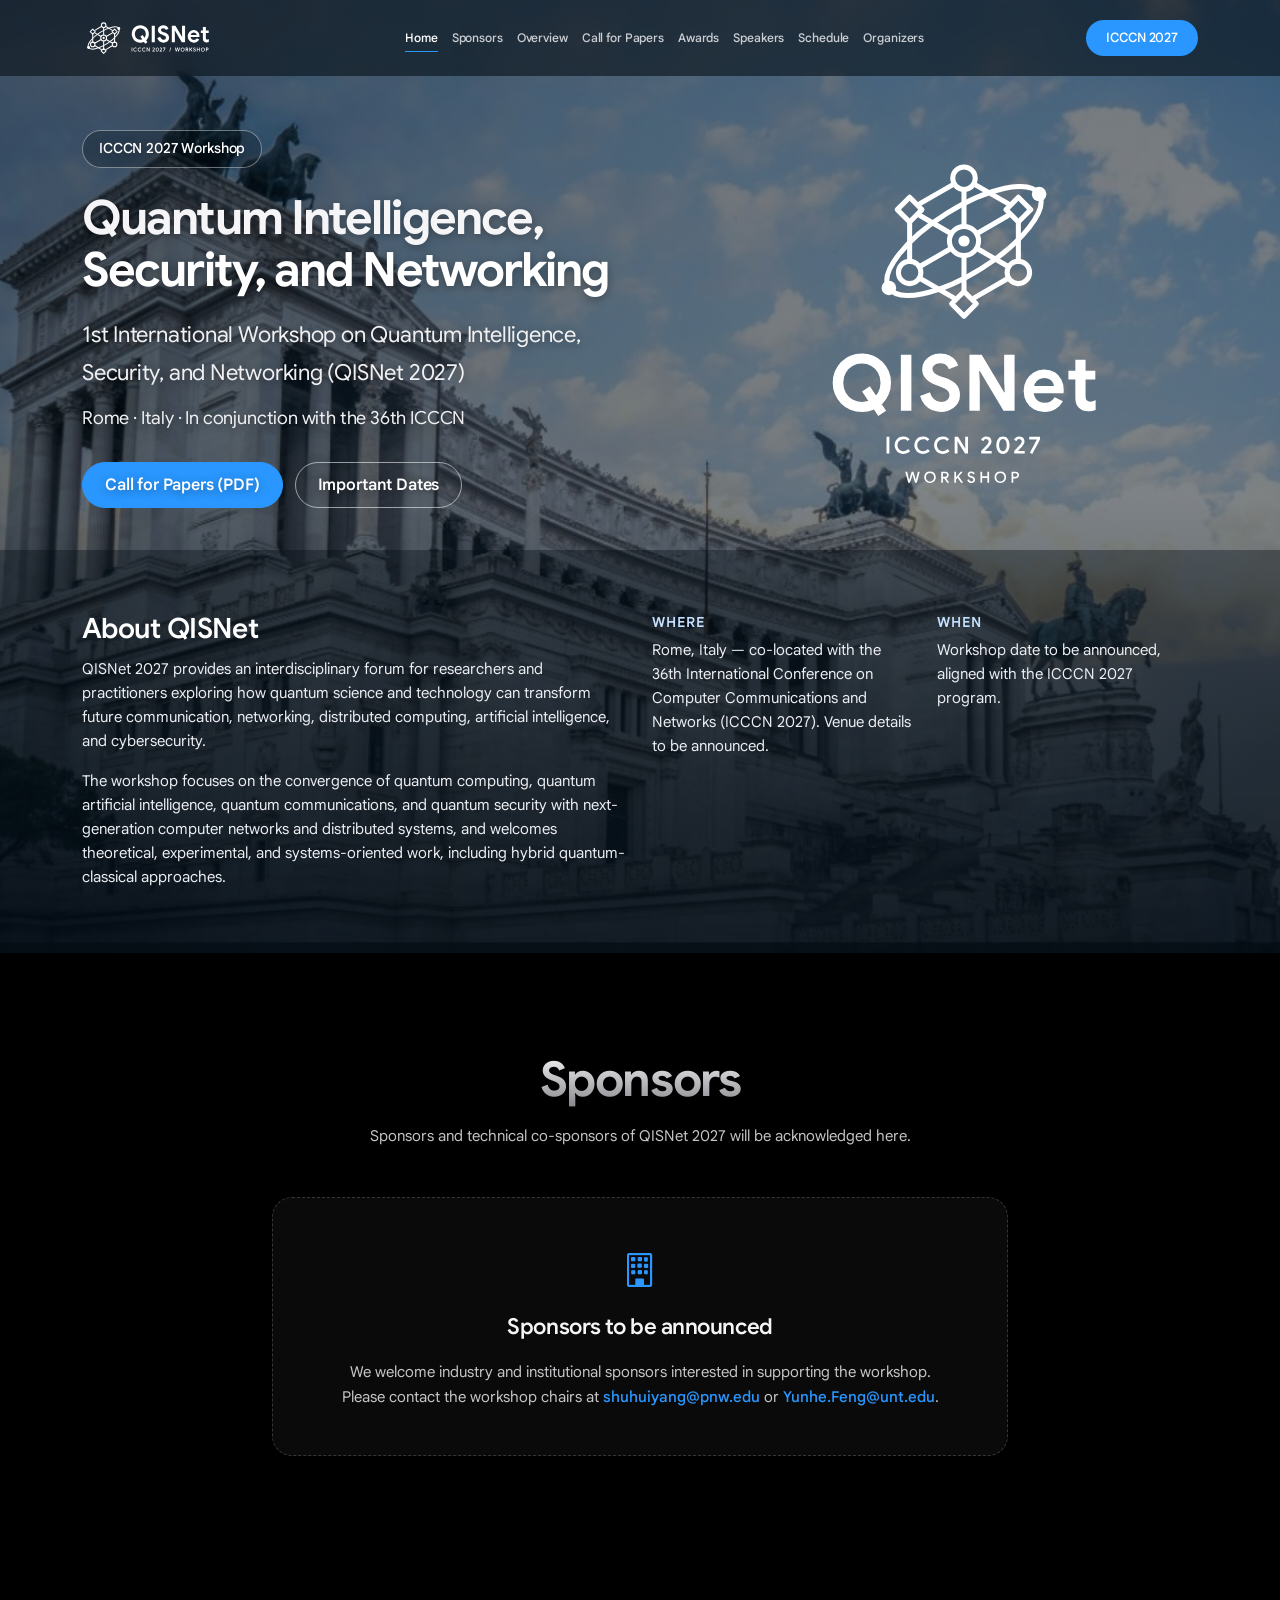
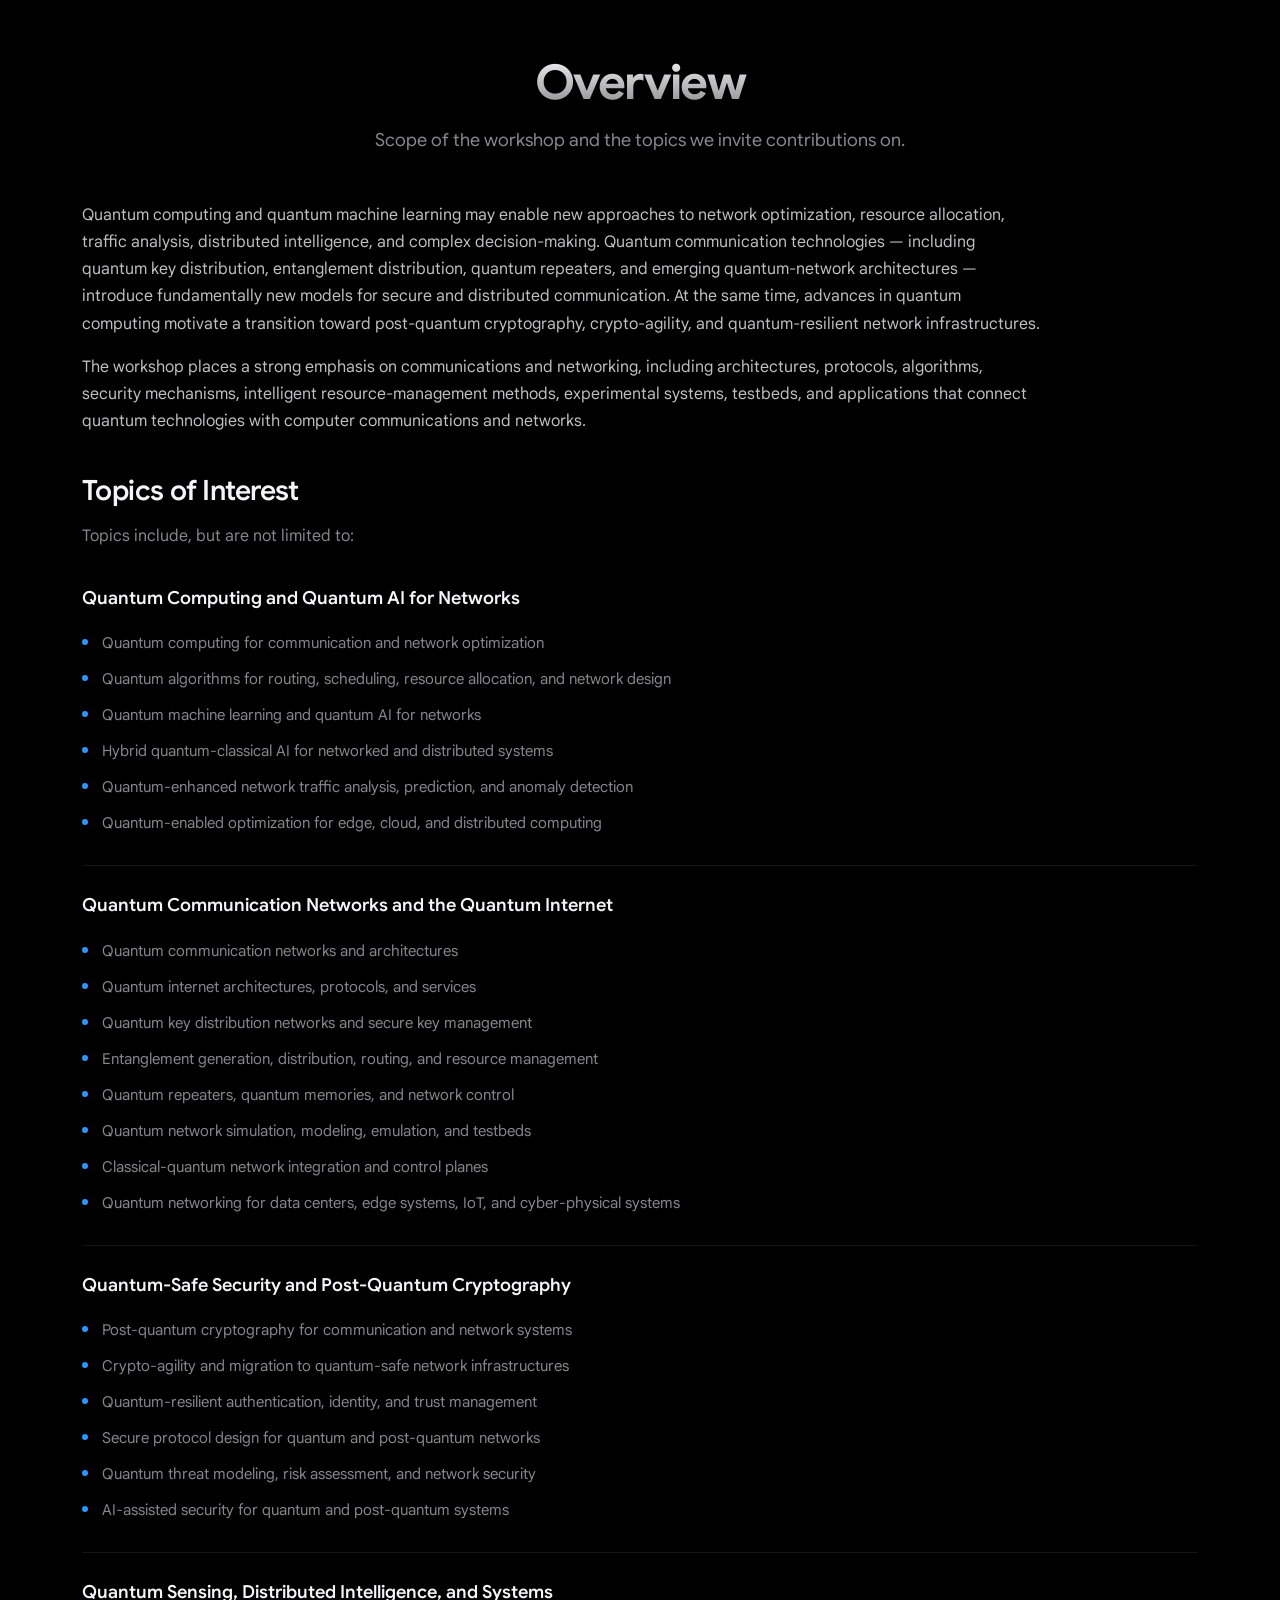
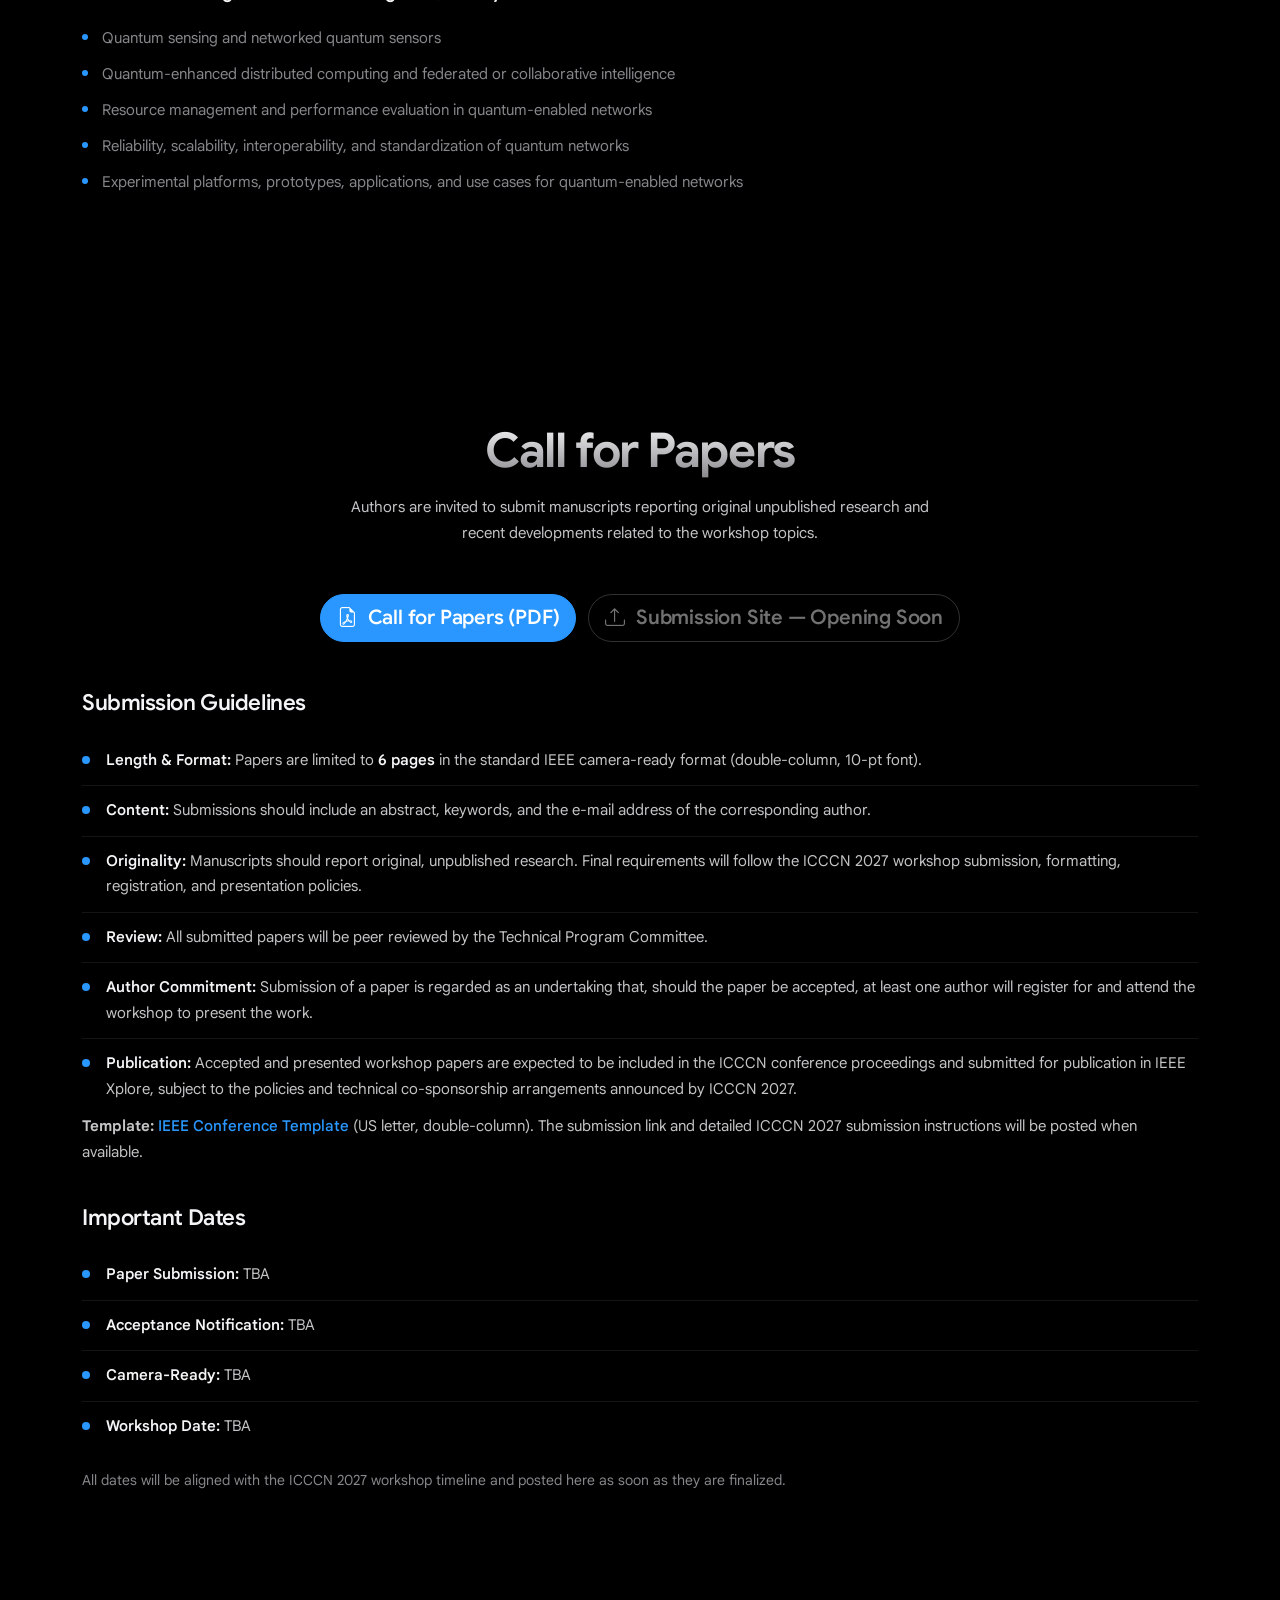
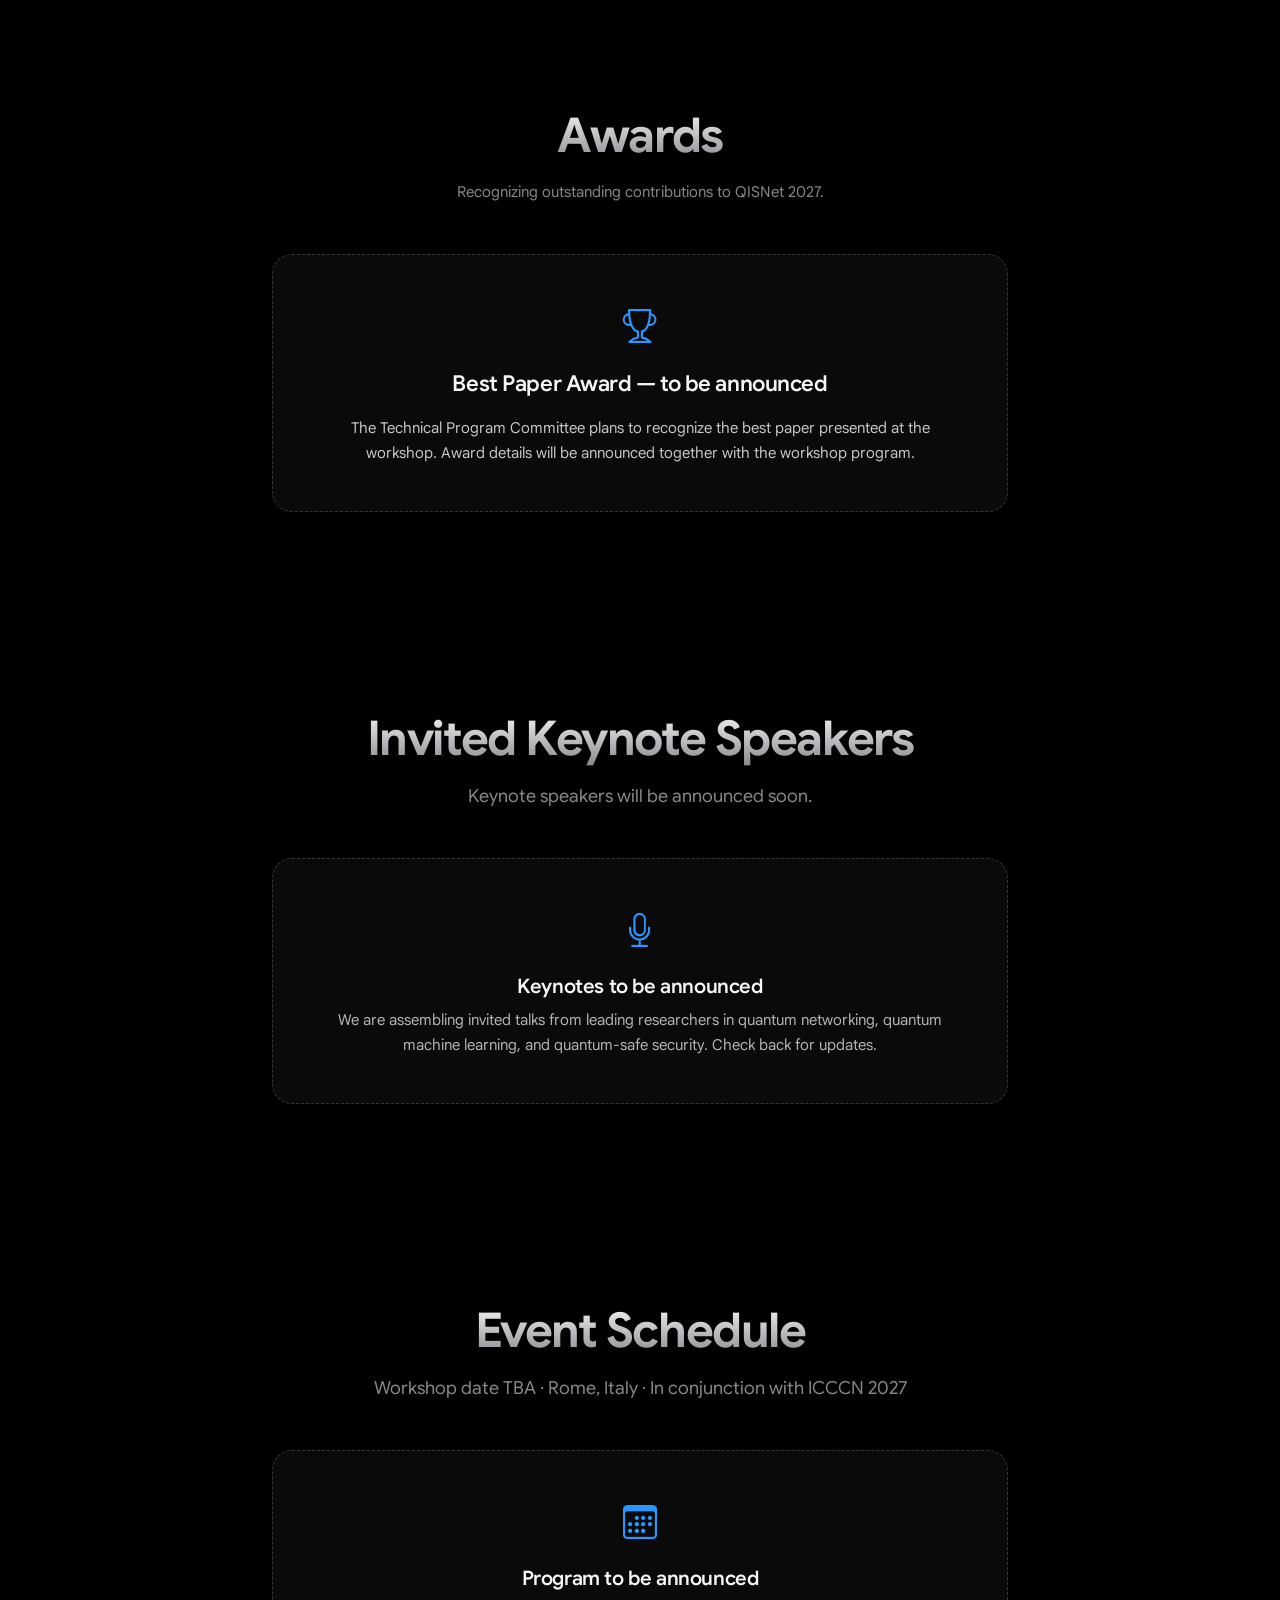
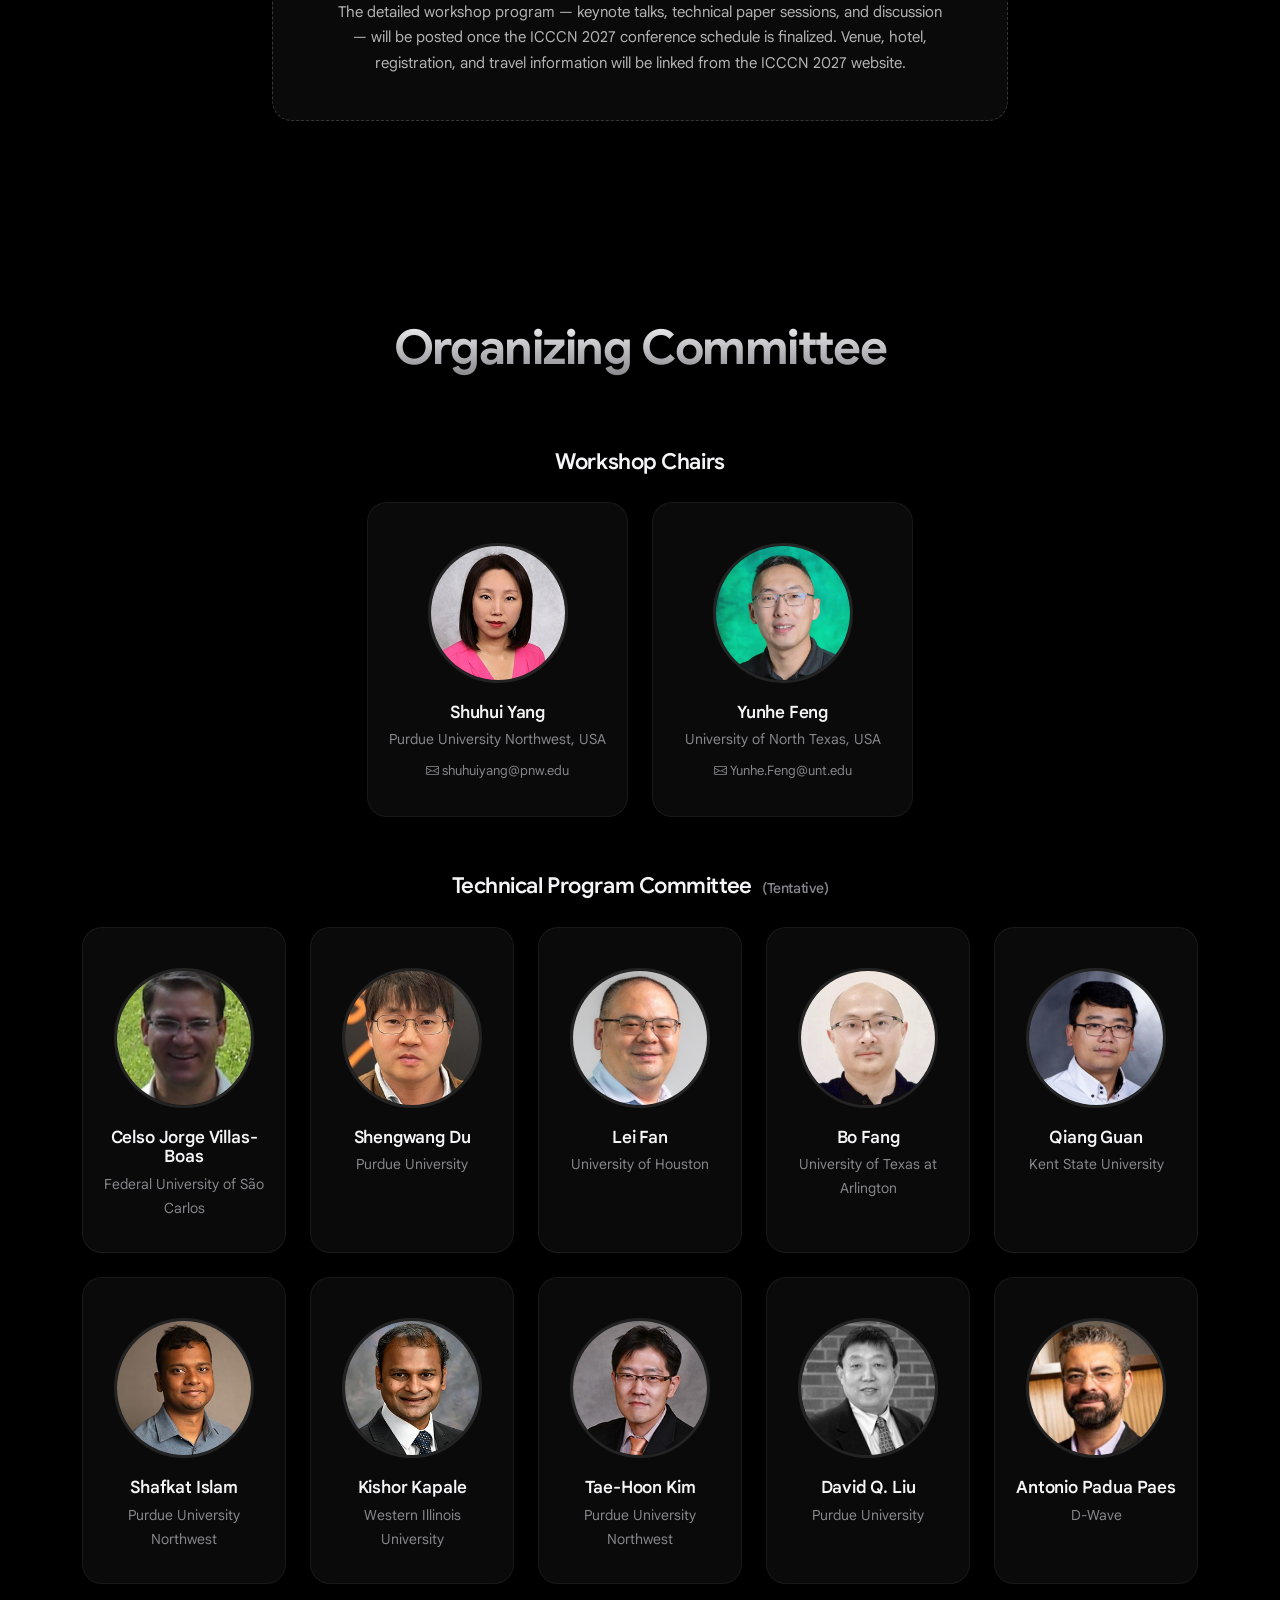
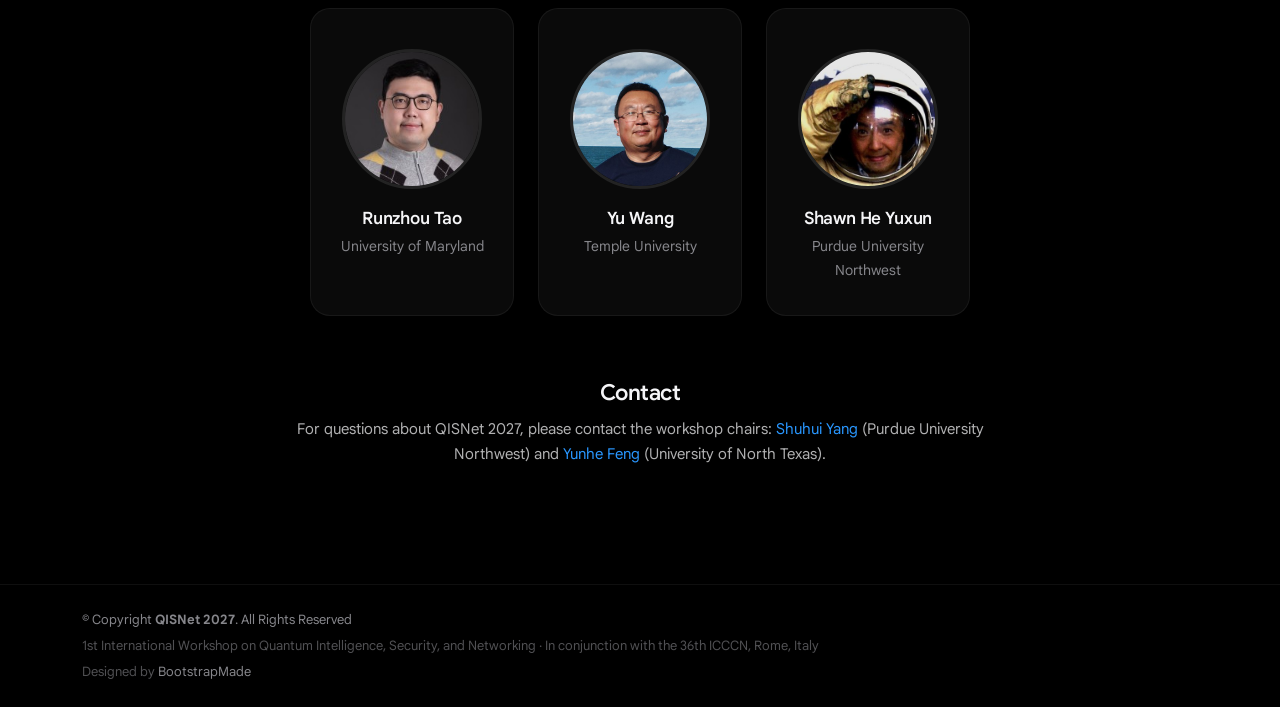
==== commit 8821fb5b: "Add files via upload" ====
--- a/index.html
+++ b/index.html
@@ -1,108 +1,176 @@
 <!DOCTYPE html>
 <html lang="en">
+
 <head>
   <meta charset="utf-8">
-  <meta name="viewport" content="width=device-width, initial-scale=1">
-  <meta name="theme-color" content="#080d14">
-  <title>QISNet 2027 | International Workshop on Quantum Intelligence, Security, and Networking</title>
-  <meta name="description" content="QISNet 2027: the 1st International Workshop on Quantum Intelligence, Security, and Networking, in conjunction with the 36th ICCCN in Rome, Italy. Explore workshop topics, author guidelines, dates, and committees.">
+  <meta content="width=device-width, initial-scale=1.0" name="viewport">
+  <title>[QISNet @ ICCCN 2027] 1st International Workshop on Quantum Intelligence, Security, and Networking</title>
+  <meta name="description" content="QISNet 2027: the 1st International Workshop on Quantum Intelligence, Security, and Networking, held in conjunction with the 36th International Conference on Computer Communications and Networks (ICCCN 2027), Rome, Italy.">
+  <meta name="keywords" content="QISNet, ICCCN 2027, quantum networking, quantum internet, quantum key distribution, post-quantum cryptography, quantum machine learning, quantum security, quantum communications, Rome">
+  <meta property="og:title" content="QISNet 2027 — Quantum Intelligence, Security, and Networking">
+  <meta property="og:description" content="1st International Workshop on Quantum Intelligence, Security, and Networking, co-located with ICCCN 2027 in Rome, Italy.">
   <meta property="og:type" content="website">
-  <meta property="og:title" content="QISNet 2027 | Quantum Intelligence, Security, and Networking">
-  <meta property="og:description" content="The 1st International Workshop on Quantum Intelligence, Security, and Networking. ICCCN 2027 · Rome, Italy. Workshop date and submission deadline to be announced.">
-  <link rel="icon" href="assets/images/favicon.svg" type="image/svg+xml">
-  <link rel="preload" href="assets/fonts/dm-sans-400.ttf" as="font" type="font/ttf" crossorigin>
-  <link rel="preload" href="assets/images/rome-quantum-hero.png" as="image">
-  <link rel="stylesheet" href="assets/css/styles.css">
-  <script src="assets/js/main.js" defer></script>
-  <noscript><style>@media(max-width:1020px){.site-header{position:relative;height:auto}.header-inner{flex-wrap:wrap;padding-block:15px}.site-nav{order:4;width:100%;max-height:none}.nav-list{display:grid;grid-template-columns:repeat(2,1fr)}.menu-toggle{display:none}.hero{padding-top:0}.nav-list a{font-size:13px;padding:7px 10px}}</style></noscript>
+  <meta property="og:image" content="assets/img/hero-rome.jpg">
+
+  <!-- Favicons -->
+  <link href="favicon.png" rel="icon" type="image/png">
+  <link href="apple-touch-icon.png" rel="apple-touch-icon">
+
+  <!-- Fonts -->
+  <link href="assets/fonts/google-sans-latin.woff2" rel="preload" as="font" type="font/woff2" crossorigin>
+
+  <!-- Vendor CSS Files -->
+  <link href="assets/vendor/bootstrap/css/bootstrap.min.css" rel="stylesheet">
+  <link href="assets/vendor/bootstrap-icons/bootstrap-icons.css" rel="stylesheet">
+  <link href="assets/vendor/aos/aos.css" rel="stylesheet">
+  <link href="assets/vendor/glightbox/css/glightbox.min.css" rel="stylesheet">
+  <link href="assets/vendor/swiper/swiper-bundle.min.css" rel="stylesheet">
+
+  <!-- Main CSS File -->
+  <link href="assets/css/main.css" rel="stylesheet">
+  <link href="assets/css/brand.css" rel="stylesheet">
 </head>
-<body>
-  <a class="skip-link" href="#main-content">Skip to main content</a>
-  <svg class="icon-sprite" xmlns="http://www.w3.org/2000/svg" aria-hidden="true">
-    <defs>
-      <symbol id="icon-arrow" viewBox="0 0 24 24"><path d="M4 12h15m-6-6 6 6-6 6"/></symbol>
-      <symbol id="icon-external" viewBox="0 0 24 24"><path d="M14 4h6v6m0-6L10 14m0-10H5a1 1 0 0 0-1 1v14a1 1 0 0 0 1 1h14a1 1 0 0 0 1-1v-5"/></symbol>
-      <symbol id="icon-download" viewBox="0 0 24 24"><path d="M12 3v12m-5-5 5 5 5-5M4 15v5h16v-5"/></symbol>
-      <symbol id="icon-mail" viewBox="0 0 24 24"><rect x="3" y="5" width="18" height="14" rx="2"/><path d="m3 6 9 7 9-7"/></symbol>
-      <symbol id="icon-menu" viewBox="0 0 24 24"><path d="M4 6h16M4 12h16M4 18h16"/></symbol>
-      <symbol id="icon-close" viewBox="0 0 24 24"><path d="m6 6 12 12M6 18 18 6"/></symbol>
-      <symbol id="icon-up" viewBox="0 0 24 24"><path d="M12 20V4m-6 6 6-6 6 6"/></symbol>
-    </defs>
-  </svg>
-
-  <!-- Navigation: no Highlights or Accepted Papers menu or section. -->
-  <header class="site-header">
-    <div class="header-inner">
-      <a class="brand" href="#home" aria-label="QISNet 2027 home">
-        <img class="brand-mark" src="assets/images/qisnet-mark.svg" alt="" width="42" height="42">
-        <span class="brand-word">QISNet<span class="brand-year">2027</span></span>
+
+<body class="index-page">
+
+  <!-- Header -->
+  <header id="header" class="header d-flex align-items-center fixed-top">
+    <div class="container-fluid container-xl position-relative d-flex align-items-center">
+
+      <a class="brand-home" href="#hero" aria-label="QISNet home">
+        <img src="assets/img/brand/qisnet-horizontal.svg" width="1280" height="360" alt="QISNet — ICCCN 2027 Workshop">
       </a>
-      <nav class="site-nav" id="site-navigation" aria-label="Main navigation">
-        <ul class="nav-list">
-          <li><a href="#home" aria-current="location">Home</a></li>
+
+      <nav id="navmenu" class="navmenu">
+        <ul>
+          <li><a href="#hero" class="active">Home</a></li>
+          <li><a href="#sponsors">Sponsors</a></li>
           <li><a href="#overview">Overview</a></li>
-          <li><a href="#topics">Topics</a></li>
-          <li><a href="#dates">Important Dates</a></li>
           <li><a href="#cfp">Call for Papers</a></li>
+          <li><a href="#awards">Awards</a></li>
+          <li><a href="#speakers">Speakers</a></li>
+          <li><a href="#schedule">Schedule</a></li>
           <li><a href="#organizers">Organizers</a></li>
-          <li><a href="#venue">Venue</a></li>
         </ul>
+        <i class="mobile-nav-toggle d-xl-none bi bi-list"></i>
       </nav>
-      <a class="nav-contact" href="#contact">Contact us</a>
-      <button class="menu-toggle" type="button" aria-controls="site-navigation" aria-expanded="false" aria-label="Open navigation">
-        <span class="menu-icon"><svg class="icon" aria-hidden="true"><use href="#icon-menu"></use></svg></span><span class="close-icon"><svg class="icon" aria-hidden="true"><use href="#icon-close"></use></svg></span>
-      </button>
+
+      <a class="cta-btn d-block" href="https://icccn.org/icccn27/" target="_blank" rel="noopener noreferrer">
+        ICCCN 2027
+      </a>
     </div>
   </header>
-
-  <main id="main-content" tabindex="-1">
-    <!-- Update workshop dates below and in Important Dates when announced. -->
-    <section class="hero" id="home" aria-labelledby="workshop-title">
-      <img class="hero-bg" src="assets/images/rome-quantum-hero.png" width="1536" height="1024" alt="" fetchpriority="high" decoding="async">
-      <div class="container hero-main">
+  <!-- /Header -->
+
+  <main class="main">
+
+    <!-- Hero -->
+    <section id="hero" class="hero section dark-background">
+      <img src="assets/img/hero-rome.jpg" alt="" class="hero-bg" data-aos="fade-in">
+      <div class="container hero-brand-layout">
         <div class="hero-copy">
-          <div class="hero-kicker">ICCCN 2027 Workshop · Rome, Italy</div>
-          <h1 id="workshop-title"><span class="title-intro">1st International Workshop on</span><span class="title-main">Quantum Intelligence,<br><span>Security, and Networking</span></span></h1>
-          <p>Connecting quantum technologies, intelligent systems, and secure networks.</p>
-          <div class="hero-actions">
-            <a class="button button-primary" href="#cfp">Call for Papers <svg class="icon" aria-hidden="true"><use href="#icon-arrow"></use></svg></a>
-            <a class="button button-ghost" href="#dates">Important Dates</a>
-          </div>
-        </div>
-        <div class="hero-identity" aria-hidden="true">
-          <img src="assets/images/qisnet-mark.svg" alt="" width="240" height="240">
-          <div class="hero-logotype">QISNet<span>2027</span></div>
-          <p>Intelligence · Security · Networking</p>
-        </div>
-      </div>
-      <div class="hero-info">
-        <div class="container hero-info-inner">
-          <div class="hero-about"><h2>About QISNet</h2><p>An interdisciplinary forum for researchers and practitioners advancing quantum computing, artificial intelligence, communications, and cybersecurity in networked and distributed systems.</p></div>
-          <div><h3>Where</h3><p class="fact-main">Rome, Italy</p><p>In conjunction with the 36th ICCCN</p></div>
-          <div><h3>When</h3><p class="fact-main">Workshop date: TBA</p><p>Dates will align with ICCCN 2027</p></div>
-        </div>
-      </div>
-    </section>
-
-    <section class="section" id="overview" aria-labelledby="overview-title">
-      <div class="container scope-grid">
-        <div class="scope-heading">
-          <p class="eyebrow">Workshop overview</p>
-          <h2 id="overview-title">At the intersection of<br>quantum, intelligence,<br>and <span>secure networks.</span></h2>
-          <div class="scope-tags" aria-label="Welcomed research approaches"><span>Theory</span><span>Experiments</span><span>Systems</span></div>
-        </div>
-        <div class="scope-copy">
-          <p>The 1st International Workshop on Quantum Intelligence, Security, and Networking (QISNet 2027) aims to provide an interdisciplinary forum for researchers and practitioners exploring how quantum science and technology can transform future communication, networking, distributed computing, artificial intelligence, and cybersecurity.</p><p>QISNet 2027 focuses on the convergence of quantum computing, quantum artificial intelligence, quantum communications, and quantum security with next-generation computer networks and distributed systems. Quantum computing and quantum machine learning may enable new approaches to network optimization, resource allocation, traffic analysis, distributed intelligence, and complex decision-making.</p><p>Quantum communication technologies—including quantum key distribution, entanglement distribution, quantum repeaters, and emerging quantum-network architectures—introduce fundamentally new models for secure and distributed communication. At the same time, advances in quantum computing motivate a transition toward post-quantum cryptography, crypto-agility, and quantum-resilient network infrastructures.</p><p>The workshop places a strong emphasis on communications and networking, including architectures, protocols, algorithms, security mechanisms, intelligent resource-management methods, experimental systems, testbeds, and applications that connect quantum technologies with computer communications and networks. The workshop welcomes theoretical, experimental, and systems-oriented work, including hybrid quantum-classical approaches.</p>
-        </div>
-      </div>
-    </section>
-
-    <section class="section section-alt" id="topics" aria-labelledby="topics-title">
-      <div class="container">
-        <div class="section-heading"><p class="eyebrow">Research themes</p><h2 id="topics-title">Topics of Interest</h2><p>We welcome theoretical, experimental, and systems-oriented contributions,<br>including hybrid quantum-classical approaches. Topics include, but are not limited to:</p></div>
-        <div class="topic-grid">
-          <article class="topic">
-            <div class="topic-top"><span class="topic-number" aria-hidden="true">01</span><h3>Quantum computing &amp; intelligence</h3></div>
+          <div class="hero-badge" data-aos="fade-up" data-aos-delay="50">ICCCN 2027 Workshop</div>
+          <h2 data-aos="fade-up" data-aos-delay="100">
+            Quantum Intelligence,<br>
+            <span>Security, and Networking</span>
+          </h2>
+          <p class="hero-subtitle" data-aos="fade-up" data-aos-delay="200">
+            1st International Workshop on Quantum Intelligence, Security, and Networking (QISNet 2027)
+          </p>
+          <p class="hero-subtitle" data-aos="fade-up" data-aos-delay="250" style="font-size: 18px; margin-top: 12px;">
+            Rome · Italy · In conjunction with the 36th ICCCN
+          </p>
+          <div class="hero-actions" data-aos="fade-up" data-aos-delay="300">
+            <a href="QISNet2027_Call_for_Papers.pdf" class="btn btn-primary" target="_blank" rel="noopener">Call for Papers (PDF)</a>
+            <a href="#cfp" class="btn btn-outline-light">Important Dates</a>
+          </div>
+        </div>
+        <img class="hero-brand" src="assets/img/brand/qisnet-vertical.svg" width="1000" height="1000" alt="QISNet — ICCCN 2027 Workshop" fetchpriority="high">
+      </div>
+
+      <div class="about-info mt-auto position-relative">
+        <div class="container position-relative" data-aos="fade-up">
+          <div class="row">
+            <div class="col-lg-6">
+              <h2>About QISNet</h2>
+              <p>
+                QISNet 2027 provides an interdisciplinary forum for researchers and practitioners exploring how quantum science and technology
+                can transform future communication, networking, distributed computing, artificial intelligence, and cybersecurity.
+              </p>
+              <p>
+                The workshop focuses on the convergence of quantum computing, quantum artificial intelligence, quantum communications, and quantum
+                security with next-generation computer networks and distributed systems, and welcomes theoretical, experimental, and
+                systems-oriented work, including hybrid quantum-classical approaches.
+              </p>
+            </div>
+            <div class="col-lg-3">
+              <h3>Where</h3>
+              <p>Rome, Italy — co-located with the 36th International Conference on Computer Communications and Networks (ICCCN 2027). Venue details to be announced.</p>
+            </div>
+            <div class="col-lg-3">
+              <h3>When</h3>
+              <p>Workshop date to be announced, aligned with the ICCCN 2027 program.</p>
+            </div>
+          </div>
+        </div>
+      </div>
+    </section>
+    <!-- /Hero -->
+
+    <!-- Sponsors -->
+    <section id="sponsors" class="cfp section">
+      <div class="container section-title" data-aos="fade-up">
+        <h2>Sponsors</h2>
+        <p>Sponsors and technical co-sponsors of QISNet 2027 will be acknowledged here.</p>
+      </div>
+
+      <div class="container">
+        <div class="row gy-4 justify-content-center">
+          <div class="col-lg-8" data-aos="fade-up" data-aos-delay="100">
+            <div class="tba-card">
+              <i class="bi bi-building"></i>
+              <h3>Sponsors to be announced</h3>
+              <p>
+                We welcome industry and institutional sponsors interested in supporting the workshop.
+                Please contact the workshop chairs at
+                <a href="mailto:shuhuiyang@pnw.edu">shuhuiyang@pnw.edu</a> or
+                <a href="mailto:Yunhe.Feng@unt.edu">Yunhe.Feng@unt.edu</a>.
+              </p>
+            </div>
+          </div>
+        </div>
+      </div>
+    </section>
+    <!-- /Sponsors -->
+
+    <!-- Overview (Topics) -->
+    <section id="overview" class="overview section">
+      <div class="container section-title" data-aos="fade-up">
+        <h2>Overview</h2>
+        <p>Scope of the workshop and the topics we invite contributions on.</p>
+      </div>
+
+      <div class="container">
+        <div class="overview-scope" data-aos="fade-up">
+          <p>
+            Quantum computing and quantum machine learning may enable new approaches to network optimization, resource allocation,
+            traffic analysis, distributed intelligence, and complex decision-making. Quantum communication technologies — including
+            quantum key distribution, entanglement distribution, quantum repeaters, and emerging quantum-network architectures — introduce
+            fundamentally new models for secure and distributed communication. At the same time, advances in quantum computing motivate a
+            transition toward post-quantum cryptography, crypto-agility, and quantum-resilient network infrastructures.
+          </p>
+          <p>
+            The workshop places a strong emphasis on communications and networking, including architectures, protocols, algorithms,
+            security mechanisms, intelligent resource-management methods, experimental systems, testbeds, and applications that connect
+            quantum technologies with computer communications and networks.
+          </p>
+        </div>
+
+        <h3 data-aos="fade-up">Topics of Interest</h3>
+        <p class="topics-intro" data-aos="fade-up">Topics include, but are not limited to:</p>
+        <ul>
+          <li data-aos="fade-up" data-aos-delay="50">
+            <strong>Quantum Computing and Quantum AI for Networks</strong>
             <ul>
               <li>Quantum computing for communication and network optimization</li>
               <li>Quantum algorithms for routing, scheduling, resource allocation, and network design</li>
@@ -110,24 +178,24 @@
               <li>Hybrid quantum-classical AI for networked and distributed systems</li>
               <li>Quantum-enhanced network traffic analysis, prediction, and anomaly detection</li>
               <li>Quantum-enabled optimization for edge, cloud, and distributed computing</li>
-              <li>Quantum-enhanced distributed computing and federated or collaborative intelligence</li>
             </ul>
-          </article>
-          <article class="topic">
-            <div class="topic-top"><span class="topic-number" aria-hidden="true">02</span><h3>Quantum communication &amp; networking</h3></div>
+          </li>
+          <li data-aos="fade-up" data-aos-delay="80">
+            <strong>Quantum Communication Networks and the Quantum Internet</strong>
             <ul>
               <li>Quantum communication networks and architectures</li>
               <li>Quantum internet architectures, protocols, and services</li>
+              <li>Quantum key distribution networks and secure key management</li>
               <li>Entanglement generation, distribution, routing, and resource management</li>
               <li>Quantum repeaters, quantum memories, and network control</li>
+              <li>Quantum network simulation, modeling, emulation, and testbeds</li>
               <li>Classical-quantum network integration and control planes</li>
               <li>Quantum networking for data centers, edge systems, IoT, and cyber-physical systems</li>
             </ul>
-          </article>
-          <article class="topic">
-            <div class="topic-top"><span class="topic-number" aria-hidden="true">03</span><h3>Security &amp; quantum resilience</h3></div>
+          </li>
+          <li data-aos="fade-up" data-aos-delay="110">
+            <strong>Quantum-Safe Security and Post-Quantum Cryptography</strong>
             <ul>
-              <li>Quantum key distribution networks and secure key management</li>
               <li>Post-quantum cryptography for communication and network systems</li>
               <li>Crypto-agility and migration to quantum-safe network infrastructures</li>
               <li>Quantum-resilient authentication, identity, and trust management</li>
@@ -135,198 +203,395 @@
               <li>Quantum threat modeling, risk assessment, and network security</li>
               <li>AI-assisted security for quantum and post-quantum systems</li>
             </ul>
-          </article>
-          <article class="topic">
-            <div class="topic-top"><span class="topic-number" aria-hidden="true">04</span><h3>Systems, testbeds &amp; applications</h3></div>
+          </li>
+          <li data-aos="fade-up" data-aos-delay="140">
+            <strong>Quantum Sensing, Distributed Intelligence, and Systems</strong>
             <ul>
-              <li>Quantum network simulation, modeling, emulation, and testbeds</li>
               <li>Quantum sensing and networked quantum sensors</li>
+              <li>Quantum-enhanced distributed computing and federated or collaborative intelligence</li>
               <li>Resource management and performance evaluation in quantum-enabled networks</li>
               <li>Reliability, scalability, interoperability, and standardization of quantum networks</li>
               <li>Experimental platforms, prototypes, applications, and use cases for quantum-enabled networks</li>
             </ul>
-          </article>
-        </div>
-      </div>
-    </section>
-
-    <section class="section dates-section" id="dates" aria-labelledby="dates-title">
-      <div class="container">
-        <div class="section-heading"><p class="eyebrow">Mark your calendar</p><h2 id="dates-title">Important Dates</h2><p>Submission and workshop milestones will be announced here.</p></div>
-        <div class="dates-grid">
-          <div class="date-item"><p class="date-label">Paper submission</p><p class="date-value"><abbr title="To be announced" style="text-decoration:none">TBA</abbr></p><p class="date-hint">To be announced</p></div>
-          <div class="date-item"><p class="date-label">Acceptance notification</p><p class="date-value"><abbr title="To be announced" style="text-decoration:none">TBA</abbr></p><p class="date-hint">To be announced</p></div>
-          <div class="date-item"><p class="date-label">Camera-ready deadline</p><p class="date-value"><abbr title="To be announced" style="text-decoration:none">TBA</abbr></p><p class="date-hint">To be announced</p></div>
-          <div class="date-item"><p class="date-label">Workshop date</p><p class="date-value"><abbr title="To be announced" style="text-decoration:none">TBA</abbr></p><p class="date-hint">To be announced</p></div>
-        </div>
-        <p class="date-note">All dates will be aligned with ICCCN 2027.</p>
-      </div>
-    </section>
-
-    <section class="section section-alt" id="cfp" aria-labelledby="cfp-title">
-      <div class="container">
-        <div class="section-heading"><p class="eyebrow">Contribute to QISNet</p><h2 id="cfp-title">Call for Papers</h2><p>Share original research and recent developments at the convergence<br>of quantum technologies, intelligence, security, and networking.</p></div>
-        <div class="cfp-grid" id="submission">
-          <div class="cfp-copy">
-            <p>Authors are invited to submit manuscripts reporting original, unpublished research related to the workshop topics.</p>
-            <ul class="policy-list">
-              <li><h3>Submission requirements</h3><p>Include an abstract, keywords, and the email address of the corresponding author. Papers should be limited to <strong>6 pages</strong> in standard IEEE camera-ready format: double-column, 10-point font.</p></li>
-              <li><h3>Originality</h3><p>Manuscripts should report original, unpublished research. Final requirements will follow the ICCCN 2027 workshop submission, formatting, registration, and presentation policies.</p></li>
-              <li><h3>Author commitment</h3><p>By submitting a paper, authors undertake that, if it is accepted, at least one author will register for and attend the workshop to present the work.</p></li>
-            </ul>
-          </div>
-          <aside class="submission-card" aria-label="Paper format and submission status">
-            <p class="eyebrow">Paper format</p><p class="page-limit">06<span>pages maximum</span></p>
-            <p class="format-note">IEEE camera-ready format<br>Double-column · 10-point font</p>
-            <a class="button button-primary" href="QISNet2027_Call_for_Papers.pdf" download>Download Call for Papers <svg class="icon" aria-hidden="true"><use href="#icon-download"></use></svg></a>
-            <div class="submission-status"><strong>Submission portal: forthcoming</strong>The submission link and detailed ICCCN 2027 instructions will be posted when available.</div>
-          </aside>
-        </div>
-        <div class="publication" id="publication"><h3>Review and Publication</h3><p>All submitted papers will be peer reviewed. Accepted papers must satisfy the final ICCCN 2027 registration, presentation, formatting, and publication requirements.</p><p>Accepted and presented workshop papers are expected to be included in the ICCCN conference proceedings and submitted for publication in IEEE Xplore, subject to the policies and technical co-sponsorship arrangements announced by ICCCN 2027.</p></div>
-      </div>
-    </section>
-
-    <section class="section" id="organizers" aria-labelledby="organizers-title">
-      <div class="container" id="committee">
-        <div class="section-heading"><p class="eyebrow">The people behind QISNet</p><h2 id="organizers-title">Workshop Organizers</h2><p>Workshop Chairs</p></div>
-        <div class="chairs-grid">
-          <article class="person chair">
-            <img class="portrait" src="assets/images/people/shuhui-yang.jpg" alt="Shuhui Yang" width="280" height="280" loading="lazy" decoding="async">
-            <span class="role-label">Workshop Chair</span>
-            <h3><a href="https://www.pnw.edu/people/shuhui-grace-yang/" target="_blank" rel="noopener noreferrer">Shuhui Yang</a></h3>
-            <p class="affiliation">Purdue University Northwest, USA</p>
-            <div class="person-links"><a href="https://www.pnw.edu/people/shuhui-grace-yang/" target="_blank" rel="noopener noreferrer" aria-label="Shuhui Yang — profile (opens in a new tab)">Profile <svg class="icon" aria-hidden="true"><use href="#icon-external"></use></svg></a><a href="mailto:shuhuiyang@pnw.edu"><svg class="icon" aria-hidden="true"><use href="#icon-mail"></use></svg>Email</a></div>
-          </article>
-          <article class="person chair">
-            <img class="portrait" src="assets/images/people/yunhe-feng.jpg" alt="Yunhe Feng" width="280" height="280" loading="lazy" decoding="async">
-            <span class="role-label">Workshop Chair</span>
-            <h3><a href="https://yunhefeng.me/" target="_blank" rel="noopener noreferrer">Yunhe Feng</a></h3>
-            <p class="affiliation">University of North Texas, USA</p>
-            <div class="person-links"><a href="https://yunhefeng.me/" target="_blank" rel="noopener noreferrer" aria-label="Yunhe Feng — profile (opens in a new tab)">Profile <svg class="icon" aria-hidden="true"><use href="#icon-external"></use></svg></a><a href="mailto:Yunhe.Feng@unt.edu"><svg class="icon" aria-hidden="true"><use href="#icon-mail"></use></svg>Email</a></div>
-          </article>
-        </div>
-        <div class="tpc-block" id="tpc">
-          <div class="tpc-heading"><h3>Technical Program Committee</h3><span class="status-badge">Tentative</span></div>
-          <p class="tpc-intro">The committee listed below is tentative and subject to confirmation.</p>
-          <div class="tpc-grid">
-          <article class="person tpc-person">
-            <img class="portrait" src="assets/images/people/celso-jorge-villas-boas.jpg" alt="Celso Jorge Villas-Boas" width="280" height="280" loading="lazy" decoding="async">
-            
-            <h4><a href="https://www.ppgf.ufscar.br/en/people/teaching-staff-1/celso-jorge-villas-boas" target="_blank" rel="noopener noreferrer">Celso Jorge Villas-Boas</a></h4>
-            <p class="affiliation">Federal University of São Carlos</p>
-            <div class="person-links"><a href="https://www.ppgf.ufscar.br/en/people/teaching-staff-1/celso-jorge-villas-boas" target="_blank" rel="noopener noreferrer" aria-label="Celso Jorge Villas-Boas — profile (opens in a new tab)">Profile <svg class="icon" aria-hidden="true"><use href="#icon-external"></use></svg></a></div>
-          </article>
-          <article class="person tpc-person">
-            <img class="portrait" src="assets/images/people/shengwang-du.jpg" alt="Shengwang Du" width="280" height="280" loading="lazy" decoding="async">
-            
-            <h4><a href="https://www.physics.purdue.edu/people/faculty/du350.php" target="_blank" rel="noopener noreferrer">Shengwang Du</a></h4>
-            <p class="affiliation">Purdue University</p>
-            <div class="person-links"><a href="https://www.physics.purdue.edu/people/faculty/du350.php" target="_blank" rel="noopener noreferrer" aria-label="Shengwang Du — profile (opens in a new tab)">Profile <svg class="icon" aria-hidden="true"><use href="#icon-external"></use></svg></a></div>
-          </article>
-          <article class="person tpc-person">
-            <img class="portrait" src="assets/images/people/lei-fan.jpg" alt="Lei Fan" width="280" height="280" loading="lazy" decoding="async">
-            
-            <h4><a href="https://www.et.uh.edu/faculty/fan-lei" target="_blank" rel="noopener noreferrer">Lei Fan</a></h4>
-            <p class="affiliation">University of Houston</p>
-            <div class="person-links"><a href="https://www.et.uh.edu/faculty/fan-lei" target="_blank" rel="noopener noreferrer" aria-label="Lei Fan — profile (opens in a new tab)">Profile <svg class="icon" aria-hidden="true"><use href="#icon-external"></use></svg></a></div>
-          </article>
-          <article class="person tpc-person">
-            <img class="portrait" src="assets/images/people/bo-fang.jpeg" alt="Bo Fang" width="280" height="280" loading="lazy" decoding="async">
-            
-            <h4><a href="https://flyree.github.io/" target="_blank" rel="noopener noreferrer">Bo Fang</a></h4>
-            <p class="affiliation">University of Texas at Arlington</p>
-            <div class="person-links"><a href="https://flyree.github.io/" target="_blank" rel="noopener noreferrer" aria-label="Bo Fang — profile (opens in a new tab)">Profile <svg class="icon" aria-hidden="true"><use href="#icon-external"></use></svg></a></div>
-          </article>
-          <article class="person tpc-person">
-            <img class="portrait" src="assets/images/people/qiang-guan.jpg" alt="Qiang Guan" width="280" height="280" loading="lazy" decoding="async">
-            
-            <h4><a href="https://www.kent.edu/cs/qiang-guan" target="_blank" rel="noopener noreferrer">Qiang Guan</a></h4>
-            <p class="affiliation">Kent State University</p>
-            <div class="person-links"><a href="https://www.kent.edu/cs/qiang-guan" target="_blank" rel="noopener noreferrer" aria-label="Qiang Guan — profile (opens in a new tab)">Profile <svg class="icon" aria-hidden="true"><use href="#icon-external"></use></svg></a></div>
-          </article>
-          <article class="person tpc-person">
-            <img class="portrait" src="assets/images/people/shafkat-islam.jpg" alt="Shafkat Islam" width="280" height="280" loading="lazy" decoding="async">
-            
-            <h4><a href="https://www.pnw.edu/people/shafkat-islam-ph-d/" target="_blank" rel="noopener noreferrer">Shafkat Islam</a></h4>
-            <p class="affiliation">Purdue University Northwest</p>
-            <div class="person-links"><a href="https://www.pnw.edu/people/shafkat-islam-ph-d/" target="_blank" rel="noopener noreferrer" aria-label="Shafkat Islam — profile (opens in a new tab)">Profile <svg class="icon" aria-hidden="true"><use href="#icon-external"></use></svg></a></div>
-          </article>
-          <article class="person tpc-person">
-            <img class="portrait" src="assets/images/people/kishor-kapale.jpg" alt="Kishor Kapale" width="280" height="280" loading="lazy" decoding="async">
-            
-            <h4><a href="https://www.wiu.edu/cas/physics/contact_directory/kapale.php" target="_blank" rel="noopener noreferrer">Kishor Kapale</a></h4>
-            <p class="affiliation">Western Illinois University</p>
-            <div class="person-links"><a href="https://www.wiu.edu/cas/physics/contact_directory/kapale.php" target="_blank" rel="noopener noreferrer" aria-label="Kishor Kapale — profile (opens in a new tab)">Profile <svg class="icon" aria-hidden="true"><use href="#icon-external"></use></svg></a></div>
-          </article>
-          <article class="person tpc-person">
-            <img class="portrait" src="assets/images/people/tae-hoon-kim.jpg" alt="Tae-Hoon Kim" width="280" height="280" loading="lazy" decoding="async">
-            
-            <h4><a href="https://www.pnw.edu/people/tae-hoon-kim/" target="_blank" rel="noopener noreferrer">Tae-Hoon Kim</a></h4>
-            <p class="affiliation">Purdue University Northwest</p>
-            <div class="person-links"><a href="https://www.pnw.edu/people/tae-hoon-kim/" target="_blank" rel="noopener noreferrer" aria-label="Tae-Hoon Kim — profile (opens in a new tab)">Profile <svg class="icon" aria-hidden="true"><use href="#icon-external"></use></svg></a></div>
-          </article>
-          <article class="person tpc-person">
-            <img class="portrait" src="assets/images/people/david-q-liu.png" alt="David Q. Liu" width="280" height="280" loading="lazy" decoding="async">
-            
-            <h4><a href="https://www.cerias.purdue.edu/site/people/faculty/view/4005" target="_blank" rel="noopener noreferrer">David Q. Liu</a></h4>
-            <p class="affiliation">Purdue University</p>
-            <div class="person-links"><a href="https://www.cerias.purdue.edu/site/people/faculty/view/4005" target="_blank" rel="noopener noreferrer" aria-label="David Q. Liu — profile (opens in a new tab)">Profile <svg class="icon" aria-hidden="true"><use href="#icon-external"></use></svg></a></div>
-          </article>
-          <article class="person tpc-person">
-            <img class="portrait" src="assets/images/people/antonio-padua-paes.jpg" alt="Antonio Padua Paes" width="280" height="280" loading="lazy" decoding="async">
-            
-            <h4><a href="https://engineering.missouri.edu/quantum-innovation-center/mizzou-quantum-day/" target="_blank" rel="noopener noreferrer">Antonio Padua Paes</a></h4>
-            <p class="affiliation">D-Wave</p>
-            <div class="person-links"><a href="https://engineering.missouri.edu/quantum-innovation-center/mizzou-quantum-day/" target="_blank" rel="noopener noreferrer" aria-label="Antonio Padua Paes — profile (opens in a new tab)">Profile <svg class="icon" aria-hidden="true"><use href="#icon-external"></use></svg></a></div>
-          </article>
-          <article class="person tpc-person">
-            <img class="portrait" src="assets/images/people/runzhou-tao.jpg" alt="Runzhou Tao" width="280" height="280" loading="lazy" decoding="async">
-            
-            <h4><a href="https://runzhoutao.github.io/" target="_blank" rel="noopener noreferrer">Runzhou Tao</a></h4>
-            <p class="affiliation">University of Maryland</p>
-            <div class="person-links"><a href="https://runzhoutao.github.io/" target="_blank" rel="noopener noreferrer" aria-label="Runzhou Tao — profile (opens in a new tab)">Profile <svg class="icon" aria-hidden="true"><use href="#icon-external"></use></svg></a></div>
-          </article>
-          <article class="person tpc-person">
-            <img class="portrait" src="assets/images/people/yu-wang.jpg" alt="Yu Wang" width="280" height="280" loading="lazy" decoding="async">
-            
-            <h4><a href="https://cis.temple.edu/~yu/" target="_blank" rel="noopener noreferrer">Yu Wang</a></h4>
-            <p class="affiliation">Temple University</p>
-            <div class="person-links"><a href="https://cis.temple.edu/~yu/" target="_blank" rel="noopener noreferrer" aria-label="Yu Wang — profile (opens in a new tab)">Profile <svg class="icon" aria-hidden="true"><use href="#icon-external"></use></svg></a></div>
-          </article>
-          <article class="person tpc-person">
-            <img class="portrait" src="assets/images/people/shawn-he-yuxun.jpeg" alt="Shawn He Yuxun" width="280" height="280" loading="lazy" decoding="async">
-            
-            <h4><a href="https://mypnwlife.pnw.edu/quantumleap/leadership-team/" target="_blank" rel="noopener noreferrer">Shawn He Yuxun</a></h4>
-            <p class="affiliation">Purdue University Northwest</p>
-            <div class="person-links"><a href="https://mypnwlife.pnw.edu/quantumleap/leadership-team/" target="_blank" rel="noopener noreferrer" aria-label="Shawn He Yuxun — profile (opens in a new tab)">Profile <svg class="icon" aria-hidden="true"><use href="#icon-external"></use></svg></a></div>
-          </article>
-          </div>
-        </div>
-      </div>
-    </section>
-
-    <section class="section section-alt" id="venue" aria-labelledby="venue-title">
-      <div class="container venue-grid">
-        <figure class="venue-visual" style="margin:0">
-          <img src="assets/images/rome-quantum-hero.png" alt="Illustrative Rome skyline with the Colosseum and subtle quantum-network arcs" width="1536" height="1024" loading="lazy" decoding="async">
-          <figcaption class="venue-caption"><strong>Rome, Italy</strong><span>Illustrative city artwork · QISNet 2027</span></figcaption>
-        </figure>
-        <div class="venue-copy"><p class="eyebrow">Conference venue &amp; travel</p><h2 id="venue-title">See you in Rome.</h2><p>QISNet 2027 will be held in conjunction with the 36th International Conference on Computer Communications and Networks (ICCCN 2027).</p><div class="venue-status">Venue, hotel, registration, and travel information will be linked here when the official ICCCN 2027 information is finalized.</div></div>
-      </div>
-    </section>
-
-    <section class="contact-section" id="contact" aria-labelledby="contact-title">
-      <div class="container contact-grid">
-        <div class="contact-copy"><h2 id="contact-title">Get in touch.</h2><p>For questions about QISNet 2027,<br>please contact the workshop chairs.</p></div>
-        <div class="contact-people">
-          <div class="contact-person"><h3>Shuhui Yang</h3><p>Purdue University Northwest</p><a href="mailto:shuhuiyang@pnw.edu">shuhuiyang@pnw.edu</a></div>
-          <div class="contact-person"><h3>Yunhe Feng</h3><p>University of North Texas</p><a href="mailto:Yunhe.Feng@unt.edu">Yunhe.Feng@unt.edu</a></div>
-        </div>
-      </div>
-    </section>
+          </li>
+        </ul>
+      </div>
+    </section>
+    <!-- /Overview -->
+
+    <!-- CFP -->
+    <section id="cfp" class="cfp section">
+      <div class="container section-title" data-aos="fade-up">
+        <h2>Call for Papers</h2>
+        <p>Authors are invited to submit manuscripts reporting original unpublished research and recent developments related to the workshop topics.</p>
+      </div>
+
+      <div class="text-center cfp-actions" data-aos="fade-up">
+        <a href="QISNet2027_Call_for_Papers.pdf" target="_blank" rel="noopener" class="btn btn-primary btn-lg">
+          <i class="bi bi-file-earmark-pdf"></i> Call for Papers (PDF)
+        </a>
+        <span class="btn btn-outline-light btn-lg disabled" aria-disabled="true" title="The submission site will be linked here once ICCCN 2027 opens workshop submissions">
+          <i class="bi bi-upload"></i> Submission Site — Opening Soon
+        </span>
+      </div>
+
+      <div class="container">
+        <h3 data-aos="fade-up">Submission Guidelines</h3>
+        <ul data-aos="fade-up" data-aos-delay="100">
+          <li><strong>Length &amp; Format:</strong> Papers are limited to <strong>6 pages</strong> in the standard IEEE camera-ready format (double-column, 10-pt font).</li>
+          <li><strong>Content:</strong> Submissions should include an abstract, keywords, and the e-mail address of the corresponding author.</li>
+          <li><strong>Originality:</strong> Manuscripts should report original, unpublished research. Final requirements will follow the ICCCN 2027 workshop submission, formatting, registration, and presentation policies.</li>
+          <li><strong>Review:</strong> All submitted papers will be peer reviewed by the Technical Program Committee.</li>
+          <li><strong>Author Commitment:</strong> Submission of a paper is regarded as an undertaking that, should the paper be accepted, at least one author will register for and attend the workshop to present the work.</li>
+          <li><strong>Publication:</strong> Accepted and presented workshop papers are expected to be included in the ICCCN conference proceedings and submitted for publication in IEEE Xplore, subject to the policies and technical co-sponsorship arrangements announced by ICCCN 2027.</li>
+        </ul>
+
+        <p data-aos="fade-up" data-aos-delay="150">
+          <strong>Template:</strong> <a href="https://www.ieee.org/conferences/publishing/templates.html" target="_blank" rel="noopener">IEEE Conference Template</a>
+          (US letter, double-column). The submission link and detailed ICCCN 2027 submission instructions will be posted when available.
+        </p>
+
+        <h3 data-aos="fade-up" data-aos-delay="200">Important Dates</h3>
+        <ul data-aos="fade-up" data-aos-delay="250">
+          <li><strong>Paper Submission:</strong> TBA</li>
+          <li><strong>Acceptance Notification:</strong> TBA</li>
+          <li><strong>Camera-Ready:</strong> TBA</li>
+          <li><strong>Workshop Date:</strong> TBA</li>
+        </ul>
+        <p class="dates-note" data-aos="fade-up" data-aos-delay="280">All dates will be aligned with the ICCCN 2027 workshop timeline and posted here as soon as they are finalized.</p>
+      </div>
+    </section>
+    <!-- /CFP -->
+
+    <!-- Awards -->
+    <section id="awards" class="cfp section awards-section">
+      <div class="container section-title" data-aos="fade-up">
+        <h2>Awards</h2>
+        <p>Recognizing outstanding contributions to QISNet 2027.</p>
+      </div>
+
+      <div class="container">
+        <div class="row gy-4 justify-content-center">
+          <div class="col-lg-8" data-aos="fade-up" data-aos-delay="100">
+            <div class="tba-card">
+              <i class="bi bi-trophy"></i>
+              <h3>Best Paper Award — to be announced</h3>
+              <p>
+                The Technical Program Committee plans to recognize the best paper presented at the workshop.
+                Award details will be announced together with the workshop program.
+              </p>
+            </div>
+          </div>
+        </div>
+      </div>
+    </section>
+    <!-- /Awards -->
+
+    <!-- Speakers -->
+    <section id="speakers" class="speakers section">
+      <div class="container section-title" data-aos="fade-up">
+        <h2>Invited Keynote Speakers</h2>
+        <p>Keynote speakers will be announced soon.</p>
+      </div>
+      <div class="container">
+        <div class="row gy-4 justify-content-center">
+          <div class="col-lg-8" data-aos="fade-up" data-aos-delay="100">
+            <div class="tba-card">
+              <i class="bi bi-mic"></i>
+              <h3>Keynotes to be announced</h3>
+              <p>
+                We are assembling invited talks from leading researchers in quantum networking, quantum machine learning,
+                and quantum-safe security. Check back for updates.
+              </p>
+            </div>
+          </div>
+        </div>
+      </div>
+    </section>
+    <!-- /Speakers -->
+
+    <!-- Schedule -->
+    <section id="schedule" class="schedule section">
+      <div class="container section-title" data-aos="fade-up">
+        <h2>Event Schedule</h2>
+        <p>Workshop date TBA · Rome, Italy · In conjunction with ICCCN 2027</p>
+      </div>
+
+      <div class="container">
+        <div class="row justify-content-center" data-aos="fade-up" data-aos-delay="100">
+          <div class="col-lg-8">
+            <div class="tba-card">
+              <i class="bi bi-calendar3"></i>
+              <h3>Program to be announced</h3>
+              <p>
+                The detailed workshop program — keynote talks, technical paper sessions, and discussion — will be posted once the
+                ICCCN 2027 conference schedule is finalized. Venue, hotel, registration, and travel information will be linked
+                from the ICCCN 2027 website.
+              </p>
+            </div>
+          </div>
+        </div>
+      </div>
+    </section>
+    <!-- /Schedule -->
+
+    <!-- Organizers -->
+    <section id="organizers" class="speakers section">
+      <div class="container section-title" data-aos="fade-up">
+        <h2>Organizing Committee</h2>
+      </div>
+
+      <div class="container">
+        <h3 class="group-title" data-aos="fade-up">Workshop Chairs</h3>
+        <div class="row gy-4 justify-content-center">
+
+          <!-- Shuhui Yang -->
+          <div class="col-xl-3 col-lg-4 col-md-6" data-aos="fade-up" data-aos-delay="20">
+            <div class="member">
+              <img src="assets/img/people/shuhui-yang.jpg" class="img-fluid" alt="Shuhui Yang">
+              <div class="member-info">
+                <div class="member-info-content">
+                  <h4><a href="https://www.pnw.edu/people/shuhui-grace-yang/" target="_blank" rel="noopener">Shuhui Yang</a></h4>
+                  <span>Purdue University Northwest, USA</span>
+                  <a class="member-mail" href="mailto:shuhuiyang@pnw.edu"><i class="bi bi-envelope"></i> shuhuiyang@pnw.edu</a>
+                </div>
+              </div>
+            </div>
+          </div>
+
+          <!-- Yunhe Feng -->
+          <div class="col-xl-3 col-lg-4 col-md-6" data-aos="fade-up" data-aos-delay="40">
+            <div class="member">
+              <img src="assets/img/people/yunhe-feng.jpg" class="img-fluid" alt="Yunhe Feng">
+              <div class="member-info">
+                <div class="member-info-content">
+                  <h4><a href="https://yunhefeng.me/" target="_blank" rel="noopener">Yunhe Feng</a></h4>
+                  <span>University of North Texas, USA</span>
+                  <a class="member-mail" href="mailto:Yunhe.Feng@unt.edu"><i class="bi bi-envelope"></i> Yunhe.Feng@unt.edu</a>
+                </div>
+              </div>
+            </div>
+          </div>
+
+        </div>
+
+        <h3 class="group-title" data-aos="fade-up">Technical Program Committee <small>(Tentative)</small></h3>
+        <div class="row gy-4 five-per-row justify-content-center">
+
+          <!-- Celso Jorge Villas-Boas -->
+          <div class="col-xl-3 col-lg-4 col-md-6" data-aos="fade-up" data-aos-delay="20">
+            <div class="member">
+              <img src="assets/img/people/celso-villas-boas.jpg" class="img-fluid" alt="Celso Jorge Villas-Boas">
+              <div class="member-info">
+                <div class="member-info-content">
+                  <h4><a href="https://portal.df.ufscar.br/celsovb" target="_blank" rel="noopener">Celso Jorge Villas-Boas</a></h4>
+                  <span>Federal University of São Carlos</span>
+                </div>
+              </div>
+            </div>
+          </div>
+
+          <!-- Shengwang Du -->
+          <div class="col-xl-3 col-lg-4 col-md-6" data-aos="fade-up" data-aos-delay="40">
+            <div class="member">
+              <img src="assets/img/people/shengwang-du.jpg" class="img-fluid" alt="Shengwang Du">
+              <div class="member-info">
+                <div class="member-info-content">
+                  <h4><a href="https://www.physics.purdue.edu/people/faculty/du350.php" target="_blank" rel="noopener">Shengwang Du</a></h4>
+                  <span>Purdue University</span>
+                </div>
+              </div>
+            </div>
+          </div>
+
+          <!-- Lei Fan -->
+          <div class="col-xl-3 col-lg-4 col-md-6" data-aos="fade-up" data-aos-delay="60">
+            <div class="member">
+              <img src="assets/img/people/lei-fan.jpg" class="img-fluid" alt="Lei Fan">
+              <div class="member-info">
+                <div class="member-info-content">
+                  <h4><a href="https://www.et.uh.edu/faculty/fan-lei" target="_blank" rel="noopener">Lei Fan</a></h4>
+                  <span>University of Houston</span>
+                </div>
+              </div>
+            </div>
+          </div>
+
+          <!-- Bo Fang -->
+          <div class="col-xl-3 col-lg-4 col-md-6" data-aos="fade-up" data-aos-delay="80">
+            <div class="member">
+              <img src="assets/img/people/bo-fang.jpg" class="img-fluid" alt="Bo Fang">
+              <div class="member-info">
+                <div class="member-info-content">
+                  <h4><a href="https://flyree.github.io/" target="_blank" rel="noopener">Bo Fang</a></h4>
+                  <span>University of Texas at Arlington</span>
+                </div>
+              </div>
+            </div>
+          </div>
+
+          <!-- Qiang Guan -->
+          <div class="col-xl-3 col-lg-4 col-md-6" data-aos="fade-up" data-aos-delay="100">
+            <div class="member">
+              <img src="assets/img/people/qiang-guan.jpg" class="img-fluid" alt="Qiang Guan">
+              <div class="member-info">
+                <div class="member-info-content">
+                  <h4><a href="https://www.cs.kent.edu/~qguan/" target="_blank" rel="noopener">Qiang Guan</a></h4>
+                  <span>Kent State University</span>
+                </div>
+              </div>
+            </div>
+          </div>
+
+          <!-- Shafkat Islam -->
+          <div class="col-xl-3 col-lg-4 col-md-6" data-aos="fade-up" data-aos-delay="120">
+            <div class="member">
+              <img src="assets/img/people/shafkat-islam.jpg" class="img-fluid" alt="Shafkat Islam">
+              <div class="member-info">
+                <div class="member-info-content">
+                  <h4><a href="https://www.pnw.edu/people/shafkat-islam-ph-d/" target="_blank" rel="noopener">Shafkat Islam</a></h4>
+                  <span>Purdue University Northwest</span>
+                </div>
+              </div>
+            </div>
+          </div>
+
+          <!-- Kishor Kapale -->
+          <div class="col-xl-3 col-lg-4 col-md-6" data-aos="fade-up" data-aos-delay="140">
+            <div class="member">
+              <img src="assets/img/people/kishor-kapale.jpg" class="img-fluid" alt="Kishor Kapale">
+              <div class="member-info">
+                <div class="member-info-content">
+                  <h4><a href="https://wiu.edu/cas/physics/contact_directory/kapale.php" target="_blank" rel="noopener">Kishor Kapale</a></h4>
+                  <span>Western Illinois University</span>
+                </div>
+              </div>
+            </div>
+          </div>
+
+          <!-- Tae-Hoon Kim -->
+          <div class="col-xl-3 col-lg-4 col-md-6" data-aos="fade-up" data-aos-delay="160">
+            <div class="member">
+              <img src="assets/img/people/tae-hoon-kim.jpg" class="img-fluid" alt="Tae-Hoon Kim">
+              <div class="member-info">
+                <div class="member-info-content">
+                  <h4><a href="https://www.pnw.edu/people/tae-hoon-kim/" target="_blank" rel="noopener">Tae-Hoon Kim</a></h4>
+                  <span>Purdue University Northwest</span>
+                </div>
+              </div>
+            </div>
+          </div>
+
+          <!-- David Q. Liu -->
+          <div class="col-xl-3 col-lg-4 col-md-6" data-aos="fade-up" data-aos-delay="180">
+            <div class="member">
+              <img src="assets/img/people/david-liu.jpg" class="img-fluid" alt="David Q. Liu">
+              <div class="member-info">
+                <div class="member-info-content">
+                  <h4><a href="https://quantum.research.purdue.edu/directory/david-liu/" target="_blank" rel="noopener">David Q. Liu</a></h4>
+                  <span>Purdue University</span>
+                </div>
+              </div>
+            </div>
+          </div>
+
+          <!-- Antonio Padua Paes -->
+          <div class="col-xl-3 col-lg-4 col-md-6" data-aos="fade-up" data-aos-delay="200">
+            <div class="member">
+              <img src="assets/img/people/antonio-paes.jpg" class="img-fluid" alt="Antonio Padua Paes">
+              <div class="member-info">
+                <div class="member-info-content">
+                  <h4><a href="https://www.antoniopaes.com/" target="_blank" rel="noopener">Antonio Padua Paes</a></h4>
+                  <span>D-Wave</span>
+                </div>
+              </div>
+            </div>
+          </div>
+
+          <!-- Runzhou Tao -->
+          <div class="col-xl-3 col-lg-4 col-md-6" data-aos="fade-up" data-aos-delay="220">
+            <div class="member">
+              <img src="assets/img/people/runzhou-tao.jpg" class="img-fluid" alt="Runzhou Tao">
+              <div class="member-info">
+                <div class="member-info-content">
+                  <h4><a href="https://runzhoutao.github.io/" target="_blank" rel="noopener">Runzhou Tao</a></h4>
+                  <span>University of Maryland</span>
+                </div>
+              </div>
+            </div>
+          </div>
+
+          <!-- Yu Wang -->
+          <div class="col-xl-3 col-lg-4 col-md-6" data-aos="fade-up" data-aos-delay="240">
+            <div class="member">
+              <img src="assets/img/people/yu-wang.jpg" class="img-fluid" alt="Yu Wang">
+              <div class="member-info">
+                <div class="member-info-content">
+                  <h4><a href="https://cis.temple.edu/~yu/" target="_blank" rel="noopener">Yu Wang</a></h4>
+                  <span>Temple University</span>
+                </div>
+              </div>
+            </div>
+          </div>
+
+          <!-- Shawn He Yuxun -->
+          <div class="col-xl-3 col-lg-4 col-md-6" data-aos="fade-up" data-aos-delay="260">
+            <div class="member">
+              <img src="assets/img/people/shawn-he.jpg" class="img-fluid" alt="Shawn He Yuxun">
+              <div class="member-info">
+                <div class="member-info-content">
+                  <h4><a href="https://www.linkedin.com/in/shawn-he-yuxun/" target="_blank" rel="noopener">Shawn He Yuxun</a></h4>
+                  <span>Purdue University Northwest</span>
+                </div>
+              </div>
+            </div>
+          </div>
+
+        </div>
+
+        <div class="contact-block" data-aos="fade-up">
+          <h3 class="group-title">Contact</h3>
+          <p>
+            For questions about QISNet 2027, please contact the workshop chairs:
+            <a href="mailto:shuhuiyang@pnw.edu">Shuhui Yang</a> (Purdue University Northwest) and
+            <a href="mailto:Yunhe.Feng@unt.edu">Yunhe Feng</a> (University of North Texas).
+          </p>
+        </div>
+      </div>
+    </section>
+    <!-- /Organizers -->
+
   </main>
 
-  <footer class="site-footer"><div class="container footer-inner"><div><p class="footer-title">QISNet 2027</p><p class="footer-details">International Workshop on Quantum Intelligence, Security, and Networking<br>In conjunction with the 36th ICCCN · Rome, Italy</p></div><div class="footer-nav"><a href="#cfp">Call for Papers</a><a href="#organizers">Organizers</a><a href="#contact">Contact</a></div></div></footer>
-  <a class="back-top" href="#home" aria-label="Back to top" hidden><svg class="icon" aria-hidden="true"><use href="#icon-up"></use></svg></a>
+  <!-- Footer -->
+  <footer id="footer" class="footer dark-background">
+    <div class="copyright text-center">
+      <div class="container d-flex flex-column flex-lg-row justify-content-center justify-content-lg-between align-items-center">
+        <div class="d-flex flex-column align-items-center align-items-lg-start">
+          <div>© Copyright <strong><span>QISNet 2027</span></strong>. All Rights Reserved</div>
+          <div class="credits">1st International Workshop on Quantum Intelligence, Security, and Networking · In conjunction with the 36th ICCCN, Rome, Italy</div>
+          <div class="credits">Designed by <a href="https://bootstrapmade.com/">BootstrapMade</a></div>
+        </div>
+      </div>
+    </div>
+  </footer>
+  <!-- /Footer -->
+
+  <!-- Scroll Top -->
+  <a href="#" id="scroll-top" class="scroll-top d-flex align-items-center justify-content-center"><i class="bi bi-arrow-up-short"></i></a>
+
+  <!-- Preloader -->
+  <div id="preloader"></div>
+
+  <!-- Vendor JS Files -->
+  <script src="assets/vendor/bootstrap/js/bootstrap.bundle.min.js"></script>
+  <script src="assets/vendor/php-email-form/validate.js"></script>
+  <script src="assets/vendor/aos/aos.js"></script>
+  <script src="assets/vendor/glightbox/js/glightbox.min.js"></script>
+  <script src="assets/vendor/swiper/swiper-bundle.min.js"></script>
+
+  <!-- Main JS File -->
+  <script src="assets/js/main.js"></script>
+
 </body>
 </html>
--- a/assets/css/main.css
+++ b/assets/css/main.css
@@ -0,0 +1,1734 @@
+/**
+* Apple Keynote–inspired theme for RelSciFM @ KDD 2026
+* Built on Bootstrap 5.3.3
+*/
+
+/*--------------------------------------------------------------
+# Font & Color Variables
+--------------------------------------------------------------*/
+:root {
+  --default-font: "DM Sans", -apple-system, BlinkMacSystemFont, "Helvetica Neue", Arial, sans-serif;
+  --heading-font: "Space Grotesk", -apple-system, BlinkMacSystemFont, "Helvetica Neue", sans-serif;
+  --nav-font: "Space Grotesk", -apple-system, BlinkMacSystemFont, "Helvetica Neue", sans-serif;
+}
+
+:root {
+  --background-color: #000000;
+  --default-color: #f5f5f7;
+  --heading-color: #f5f5f7;
+  --accent-color: #2997ff;
+  --surface-color: #1d1d1f;
+  --contrast-color: #ffffff;
+  --text-secondary: #86868b;
+  --border-color: rgba(255, 255, 255, 0.08);
+  --gradient-start: #000000;
+  --gradient-end: #0a0a2e;
+}
+
+:root {
+  --nav-color: rgba(245, 245, 247, 0.8);
+  --nav-hover-color: #ffffff;
+  --nav-mobile-background-color: rgba(29, 29, 31, 0.95);
+  --nav-dropdown-background-color: rgba(29, 29, 31, 0.95);
+  --nav-dropdown-color: #f5f5f7;
+  --nav-dropdown-hover-color: #2997ff;
+}
+
+.light-background {
+  --background-color: #fbfbfd;
+  --default-color: #1d1d1f;
+  --heading-color: #1d1d1f;
+  --surface-color: #ffffff;
+  --text-secondary: #6e6e73;
+  --border-color: rgba(0, 0, 0, 0.06);
+}
+
+.dark-background {
+  --background-color: #000000;
+  --default-color: #f5f5f7;
+  --heading-color: #ffffff;
+  --surface-color: #1d1d1f;
+  --contrast-color: #ffffff;
+  --text-secondary: #86868b;
+  --border-color: rgba(255, 255, 255, 0.08);
+}
+
+:root {
+  scroll-behavior: smooth;
+}
+
+/*--------------------------------------------------------------
+# General
+--------------------------------------------------------------*/
+body {
+  color: var(--default-color);
+  background-color: var(--background-color);
+  font-family: var(--default-font);
+  font-weight: 400;
+  line-height: 1.7;
+  -webkit-font-smoothing: antialiased;
+  -moz-osx-font-smoothing: grayscale;
+}
+
+a {
+  color: var(--accent-color);
+  text-decoration: none;
+  transition: color 0.3s ease;
+}
+
+a:hover {
+  color: #6cb8ff;
+  text-decoration: none;
+}
+
+h1, h2, h3, h4, h5, h6 {
+  color: var(--heading-color);
+  font-family: var(--heading-font);
+  font-weight: 700;
+  letter-spacing: -0.02em;
+  line-height: 1.15;
+}
+
+::selection {
+  background: rgba(41, 151, 255, 0.3);
+  color: #fff;
+}
+
+/*--------------------------------------------------------------
+# Global Header — Frosted Glass
+--------------------------------------------------------------*/
+.header {
+  --background-color: rgba(0, 0, 0, 0);
+  --heading-color: #ffffff;
+  color: var(--default-color);
+  background-color: var(--background-color);
+  padding: 0;
+  height: 52px;
+  transition: all 0.4s cubic-bezier(0.4, 0, 0.2, 1);
+  z-index: 997;
+  display: flex;
+  align-items: center;
+}
+
+.header .logo {
+  line-height: 1;
+}
+
+.header .logo img {
+  max-height: 28px;
+  margin-right: 8px;
+}
+
+.header .logo h1 {
+  font-size: 20px;
+  margin: 0;
+  font-weight: 600;
+  color: var(--heading-color);
+  letter-spacing: -0.01em;
+}
+
+.header .cta-btn,
+.header .cta-btn:focus {
+  color: var(--contrast-color);
+  background: var(--accent-color);
+  font-size: 13px;
+  font-weight: 500;
+  padding: 7px 20px;
+  margin: 0 0 0 24px;
+  border-radius: 980px;
+  transition: all 0.3s ease;
+  letter-spacing: -0.01em;
+}
+
+.header .cta-btn:hover,
+.header .cta-btn:focus:hover {
+  color: var(--contrast-color);
+  background: #0077ed;
+}
+
+.scrolled .header {
+  background: rgba(0, 0, 0, 0.72);
+  -webkit-backdrop-filter: saturate(180%) blur(20px);
+  backdrop-filter: saturate(180%) blur(20px);
+  border-bottom: 1px solid rgba(255, 255, 255, 0.08);
+  box-shadow: none;
+}
+
+@media (max-width: 1200px) {
+  .header .logo {
+    order: 1;
+  }
+
+  .header .btn-getstarted {
+    order: 2;
+    margin: 0 15px 0 0;
+    padding: 6px 15px;
+  }
+
+  .header .navmenu {
+    order: 3;
+  }
+}
+
+/*--------------------------------------------------------------
+# Navigation
+--------------------------------------------------------------*/
+@media (min-width: 1200px) {
+  .navmenu {
+    padding: 0;
+  }
+
+  .navmenu ul {
+    margin: 0;
+    padding: 0;
+    display: flex;
+    list-style: none;
+    align-items: center;
+  }
+
+  .navmenu li {
+    position: relative;
+  }
+
+  .navmenu > ul > li {
+    white-space: nowrap;
+    padding: 15px 12px;
+  }
+
+  .navmenu > ul > li:last-child {
+    padding-right: 0;
+  }
+
+  .navmenu a,
+  .navmenu a:focus {
+    color: var(--nav-color);
+    font-size: 13px;
+    padding: 0;
+    font-family: var(--nav-font);
+    font-weight: 500;
+    display: flex;
+    align-items: center;
+    justify-content: space-between;
+    white-space: nowrap;
+    transition: color 0.3s ease;
+    position: relative;
+    letter-spacing: -0.01em;
+  }
+
+  .navmenu > ul > li > a:before {
+    content: "";
+    position: absolute;
+    height: 1px;
+    bottom: -4px;
+    left: 0;
+    background-color: var(--accent-color);
+    visibility: hidden;
+    width: 0;
+    transition: all 0.3s ease;
+  }
+
+  .navmenu a:hover:before,
+  .navmenu li:hover > a:before,
+  .navmenu .active:before {
+    visibility: visible;
+    width: 100%;
+  }
+
+  .navmenu li:hover > a,
+  .navmenu .active,
+  .navmenu .active:focus {
+    color: var(--nav-hover-color);
+  }
+
+  .navmenu .dropdown ul {
+    margin: 0;
+    padding: 8px 0;
+    background: rgba(29, 29, 31, 0.95);
+    -webkit-backdrop-filter: saturate(180%) blur(20px);
+    backdrop-filter: saturate(180%) blur(20px);
+    display: block;
+    position: absolute;
+    visibility: hidden;
+    left: 14px;
+    top: 130%;
+    opacity: 0;
+    transition: 0.3s;
+    border-radius: 12px;
+    z-index: 99;
+    border: 1px solid rgba(255, 255, 255, 0.08);
+    box-shadow: 0 4px 24px rgba(0, 0, 0, 0.4);
+  }
+
+  .navmenu .dropdown ul li {
+    min-width: 200px;
+  }
+
+  .navmenu .dropdown ul a {
+    padding: 8px 20px;
+    font-size: 14px;
+    text-transform: none;
+    color: var(--nav-dropdown-color);
+  }
+
+  .navmenu .dropdown ul a:hover,
+  .navmenu .dropdown ul .active:hover,
+  .navmenu .dropdown ul li:hover > a {
+    color: var(--nav-dropdown-hover-color);
+  }
+
+  .navmenu .dropdown:hover > ul {
+    opacity: 1;
+    top: 100%;
+    visibility: visible;
+  }
+}
+
+/* Mobile Navigation */
+@media (max-width: 1199px) {
+  .mobile-nav-toggle {
+    color: var(--nav-color);
+    font-size: 28px;
+    line-height: 0;
+    margin-right: 10px;
+    cursor: pointer;
+    transition: color 0.3s;
+  }
+
+  .navmenu {
+    padding: 0;
+    z-index: 9997;
+  }
+
+  .navmenu ul {
+    display: none;
+    list-style: none;
+    position: absolute;
+    inset: 60px 20px 20px 20px;
+    padding: 10px 0;
+    margin: 0;
+    border-radius: 16px;
+    background: rgba(29, 29, 31, 0.95);
+    -webkit-backdrop-filter: saturate(180%) blur(20px);
+    backdrop-filter: saturate(180%) blur(20px);
+    border: 1px solid rgba(255, 255, 255, 0.08);
+    overflow-y: auto;
+    transition: 0.3s;
+    z-index: 9998;
+  }
+
+  .navmenu a,
+  .navmenu a:focus {
+    color: var(--nav-dropdown-color);
+    padding: 10px 20px;
+    font-family: var(--nav-font);
+    font-size: 16px;
+    font-weight: 500;
+    display: flex;
+    align-items: center;
+    justify-content: space-between;
+    white-space: nowrap;
+    transition: 0.3s;
+  }
+
+  .navmenu a:hover,
+  .navmenu .active,
+  .navmenu .active:focus {
+    color: var(--accent-color);
+  }
+
+  .navmenu a i,
+  .navmenu a:focus i {
+    font-size: 12px;
+    line-height: 0;
+    margin-left: 5px;
+    width: 30px;
+    height: 30px;
+    display: flex;
+    align-items: center;
+    justify-content: center;
+    border-radius: 50%;
+    transition: 0.3s;
+    background-color: rgba(41, 151, 255, 0.1);
+  }
+
+  .navmenu a i:hover,
+  .navmenu a:focus i:hover {
+    background-color: var(--accent-color);
+    color: var(--contrast-color);
+  }
+
+  .navmenu .active i,
+  .navmenu .active:focus i {
+    background-color: var(--accent-color);
+    color: var(--contrast-color);
+    transform: rotate(180deg);
+  }
+
+  .navmenu .dropdown ul {
+    position: static;
+    display: none;
+    z-index: 99;
+    padding: 10px 0;
+    margin: 10px 20px;
+    background: rgba(255, 255, 255, 0.03);
+    border-radius: 12px;
+    transition: all 0.5s ease-in-out;
+  }
+
+  .navmenu .dropdown > .dropdown-active {
+    display: block;
+  }
+
+  .mobile-nav-active {
+    overflow: hidden;
+  }
+
+  .mobile-nav-active .mobile-nav-toggle {
+    color: #fff;
+    position: absolute;
+    font-size: 32px;
+    top: 15px;
+    right: 15px;
+    margin-right: 0;
+    z-index: 9999;
+  }
+
+  .mobile-nav-active .navmenu {
+    position: fixed;
+    overflow: hidden;
+    inset: 0;
+    background: rgba(0, 0, 0, 0.7);
+    -webkit-backdrop-filter: blur(10px);
+    backdrop-filter: blur(10px);
+    transition: 0.3s;
+  }
+
+  .mobile-nav-active .navmenu > ul {
+    display: block;
+  }
+}
+
+/*--------------------------------------------------------------
+# Global Footer
+--------------------------------------------------------------*/
+.footer {
+  color: var(--text-secondary);
+  background-color: #000000;
+  font-size: 13px;
+  position: relative;
+  border-top: 1px solid rgba(255, 255, 255, 0.06);
+}
+
+.footer .copyright {
+  padding: 24px 0;
+}
+
+.footer .copyright p {
+  margin-bottom: 0;
+}
+
+.footer .copyright a {
+  color: var(--text-secondary);
+}
+
+.footer .copyright a:hover {
+  color: var(--accent-color);
+}
+
+.footer .credits {
+  margin-top: 4px;
+  font-size: 12px;
+  color: rgba(134, 134, 139, 0.6);
+}
+
+/*--------------------------------------------------------------
+# Preloader
+--------------------------------------------------------------*/
+#preloader {
+  position: fixed;
+  inset: 0;
+  z-index: 999999;
+  overflow: hidden;
+  background: #000;
+  transition: all 0.6s ease-out;
+}
+
+#preloader:before {
+  content: "";
+  position: fixed;
+  top: calc(50% - 20px);
+  left: calc(50% - 20px);
+  border: 3px solid transparent;
+  border-color: var(--accent-color) transparent var(--accent-color) transparent;
+  border-radius: 50%;
+  width: 40px;
+  height: 40px;
+  animation: animate-preloader 1s linear infinite;
+}
+
+@keyframes animate-preloader {
+  0% { transform: rotate(0deg); }
+  100% { transform: rotate(360deg); }
+}
+
+/*--------------------------------------------------------------
+# Scroll Top Button
+--------------------------------------------------------------*/
+.scroll-top {
+  position: fixed;
+  visibility: hidden;
+  opacity: 0;
+  right: 15px;
+  bottom: -15px;
+  z-index: 99999;
+  background-color: rgba(41, 151, 255, 0.9);
+  width: 40px;
+  height: 40px;
+  border-radius: 50%;
+  transition: all 0.4s;
+  -webkit-backdrop-filter: blur(10px);
+  backdrop-filter: blur(10px);
+}
+
+.scroll-top i {
+  font-size: 22px;
+  color: #fff;
+  line-height: 0;
+}
+
+.scroll-top:hover {
+  background-color: var(--accent-color);
+  color: #fff;
+}
+
+.scroll-top.active {
+  visibility: visible;
+  opacity: 1;
+  bottom: 15px;
+}
+
+/*--------------------------------------------------------------
+# Disable AOS delay on mobile
+--------------------------------------------------------------*/
+@media screen and (max-width: 768px) {
+  [data-aos-delay] {
+    transition-delay: 0 !important;
+  }
+}
+
+/*--------------------------------------------------------------
+# Global Sections
+--------------------------------------------------------------*/
+section,
+.section {
+  color: var(--default-color);
+  background-color: var(--background-color);
+  padding: 100px 0;
+  scroll-margin-top: 52px;
+  overflow: clip;
+}
+
+@media (max-width: 1199px) {
+  section,
+  .section {
+    scroll-margin-top: 52px;
+    padding: 64px 0;
+  }
+}
+
+/*--------------------------------------------------------------
+# Section Titles — Apple style
+--------------------------------------------------------------*/
+.section-title {
+  text-align: center;
+  padding-bottom: 48px;
+  position: relative;
+}
+
+.section-title h2 {
+  font-size: 48px;
+  font-weight: 700;
+  margin-bottom: 16px;
+  padding-bottom: 0;
+  position: relative;
+  letter-spacing: -0.03em;
+  background: linear-gradient(180deg, var(--heading-color) 0%, var(--text-secondary) 100%);
+  -webkit-background-clip: text;
+  -webkit-text-fill-color: transparent;
+  background-clip: text;
+}
+
+.section-title h2:after {
+  display: none;
+}
+
+.section-title p {
+  margin-bottom: 0;
+  color: var(--text-secondary);
+  font-size: 18px;
+  font-weight: 400;
+  max-width: 600px;
+  margin-left: auto;
+  margin-right: auto;
+  line-height: 1.5;
+}
+
+@media (max-width: 768px) {
+  .section-title h2 {
+    font-size: 32px;
+  }
+
+  .section-title p {
+    font-size: 16px;
+  }
+}
+
+/*--------------------------------------------------------------
+# Hero Section — Apple Keynote style
+--------------------------------------------------------------*/
+.hero {
+  width: 100%;
+  min-height: 100vh;
+  position: relative;
+  padding: 0;
+  display: flex;
+  align-items: center;
+  justify-content: center;
+  flex-direction: column;
+  background: radial-gradient(ellipse 80% 60% at 50% 40%, #0a1628 0%, #000000 100%);
+  overflow: hidden;
+}
+
+.hero::after {
+  content: "";
+  position: absolute;
+  top: 50%;
+  left: 50%;
+  width: 800px;
+  height: 800px;
+  background: radial-gradient(circle, rgba(41, 151, 255, 0.08) 0%, transparent 70%);
+  transform: translate(-50%, -60%);
+  z-index: 1;
+  pointer-events: none;
+}
+
+.hero img.hero-bg {
+  position: absolute;
+  inset: 0;
+  display: block;
+  width: 100%;
+  height: 100%;
+  object-fit: cover;
+  z-index: 1;
+  opacity: 0.25;
+}
+
+.hero:before {
+  content: "";
+  background: linear-gradient(180deg, rgba(0, 0, 0, 0.3) 0%, rgba(0, 0, 0, 0.8) 100%);
+  position: absolute;
+  inset: 0;
+  z-index: 2;
+}
+
+.hero .container {
+  position: relative;
+  z-index: 3;
+}
+
+.hero h2 {
+  margin: 0;
+  font-size: 64px;
+  font-weight: 700;
+  letter-spacing: -0.04em;
+  line-height: 1.1;
+  color: #f5f5f7;
+}
+
+.hero h2 span {
+  background: linear-gradient(135deg, #2997ff 0%, #5ac8fa 50%, #64d2ff 100%);
+  -webkit-background-clip: text;
+  -webkit-text-fill-color: transparent;
+  background-clip: text;
+}
+
+.hero .hero-subtitle {
+  color: var(--text-secondary);
+  margin: 20px 0 0 0;
+  font-size: 22px;
+  font-weight: 400;
+  letter-spacing: -0.01em;
+}
+
+.hero .hero-badge {
+  display: inline-block;
+  padding: 6px 16px;
+  border-radius: 980px;
+  background: rgba(41, 151, 255, 0.12);
+  border: 1px solid rgba(41, 151, 255, 0.2);
+  color: var(--accent-color);
+  font-size: 14px;
+  font-weight: 500;
+  margin-bottom: 24px;
+  letter-spacing: -0.01em;
+}
+
+@media (max-width: 768px) {
+  .hero h2 {
+    font-size: 36px;
+    line-height: 1.15;
+  }
+
+  .hero .hero-subtitle {
+    font-size: 17px;
+    line-height: 1.4;
+  }
+}
+
+.hero .about-info {
+  overflow: hidden;
+  position: relative;
+  padding: 64px 0 48px 0;
+  z-index: 3;
+  width: 100%;
+  margin-top: auto;
+}
+
+.hero .about-info:before {
+  content: "";
+  background: linear-gradient(180deg, transparent 0%, rgba(0, 0, 0, 0.7) 100%);
+  position: absolute;
+  inset: 0;
+}
+
+.hero .about-info h2 {
+  font-size: 28px;
+  font-weight: 600;
+  margin-bottom: 12px;
+  color: #fff;
+  letter-spacing: -0.02em;
+}
+
+.hero .about-info h3 {
+  font-size: 14px;
+  font-weight: 600;
+  text-transform: uppercase;
+  margin-bottom: 8px;
+  color: var(--accent-color);
+  letter-spacing: 0.08em;
+}
+
+.hero .about-info p {
+  font-size: 15px;
+  margin-bottom: 16px;
+  color: rgba(245, 245, 247, 0.7);
+  line-height: 1.6;
+}
+
+/*--------------------------------------------------------------
+# Overview Section — Clean Apple layout
+--------------------------------------------------------------*/
+.overview {
+  --background-color: #000000;
+  --heading-color: #f5f5f7;
+  --default-color: #f5f5f7;
+}
+
+.overview h3 {
+  font-size: 28px;
+  font-weight: 600;
+  margin-bottom: 32px;
+  color: var(--heading-color);
+  letter-spacing: -0.02em;
+}
+
+.overview ul {
+  list-style: none;
+  padding: 0;
+  margin: 0;
+}
+
+.overview > .container > ul > li {
+  padding: 24px 0;
+  border-bottom: 1px solid var(--border-color);
+}
+
+.overview > .container > ul > li:last-child {
+  border-bottom: none;
+}
+
+.overview > .container > ul > li > strong {
+  font-size: 18px;
+  font-weight: 600;
+  color: var(--heading-color);
+  display: block;
+  margin-bottom: 12px;
+}
+
+.overview > .container > ul > li > ul {
+  padding-left: 0;
+}
+
+.overview > .container > ul > li > ul > li {
+  position: relative;
+  padding: 6px 0 6px 20px;
+  color: var(--text-secondary);
+  font-size: 15px;
+  line-height: 1.6;
+}
+
+.overview > .container > ul > li > ul > li:before {
+  content: "";
+  position: absolute;
+  left: 0;
+  top: 14px;
+  width: 6px;
+  height: 6px;
+  border-radius: 50%;
+  background: var(--accent-color);
+}
+
+/*--------------------------------------------------------------
+# CFP Section
+--------------------------------------------------------------*/
+.cfp {
+  --background-color: #000000;
+  --heading-color: #f5f5f7;
+  --default-color: #f5f5f7;
+}
+
+.cfp .container h3 {
+  font-size: 22px;
+  font-weight: 600;
+  margin-top: 40px;
+  margin-bottom: 20px;
+  color: var(--heading-color);
+  letter-spacing: -0.02em;
+}
+
+.cfp .container h3:first-child {
+  margin-top: 0;
+}
+
+.cfp .container ul {
+  list-style: none;
+  padding: 0;
+  margin: 0;
+}
+
+.cfp .container ul > li {
+  position: relative;
+  padding: 12px 0 12px 24px;
+  color: rgba(245, 245, 247, 0.8);
+  font-size: 15px;
+  line-height: 1.7;
+  border-bottom: 1px solid var(--border-color);
+}
+
+.cfp .container ul > li:last-child {
+  border-bottom: none;
+}
+
+.cfp .container ul > li:before {
+  content: "";
+  position: absolute;
+  left: 0;
+  top: 20px;
+  width: 8px;
+  height: 8px;
+  border-radius: 50%;
+  background: var(--accent-color);
+}
+
+.cfp .container ul > li strong {
+  color: #f5f5f7;
+  font-weight: 600;
+}
+
+.cfp .container p {
+  color: rgba(245, 245, 247, 0.8);
+  font-size: 15px;
+  line-height: 1.7;
+}
+
+.cfp .container p a {
+  color: var(--accent-color);
+  font-weight: 500;
+}
+
+/*--------------------------------------------------------------
+# Speakers Section — Apple-style circular cards
+--------------------------------------------------------------*/
+.speakers {
+  --default-color: #f5f5f7;
+  --background-color: #000000;
+}
+
+.speakers .member {
+  text-align: center;
+  position: relative;
+  overflow: hidden;
+  border-radius: 20px;
+  background: rgba(255, 255, 255, 0.04);
+  border: 1px solid rgba(255, 255, 255, 0.06);
+  padding: 40px 20px 32px 20px;
+  transition: all 0.4s cubic-bezier(0.4, 0, 0.2, 1);
+}
+
+.speakers .member:hover {
+  background: rgba(255, 255, 255, 0.07);
+  border-color: rgba(255, 255, 255, 0.1);
+  transform: translateY(-4px);
+}
+
+.speakers .member img {
+  width: 140px;
+  height: 140px;
+  aspect-ratio: 1 / 1;
+  object-fit: cover;
+  display: block;
+  border-radius: 50%;
+  margin: 0 auto 20px auto;
+  border: 3px solid rgba(255, 255, 255, 0.1);
+}
+
+.speakers .member .member-info {
+  position: relative;
+  padding: 0;
+  inset: auto;
+  background: transparent;
+  transition: none;
+}
+
+.speakers .member .member-info-content h4 {
+  color: #f5f5f7;
+  font-weight: 600;
+  margin-bottom: 6px;
+  font-size: 17px;
+  letter-spacing: -0.01em;
+}
+
+.speakers .member .member-info-content h4 a {
+  color: #f5f5f7;
+  transition: color 0.3s ease;
+}
+
+.speakers .member .member-info-content h4 a:hover {
+  color: var(--accent-color);
+}
+
+.speakers .member .member-info-content span {
+  font-style: normal;
+  display: block;
+  font-size: 14px;
+  color: var(--text-secondary);
+  font-weight: 400;
+}
+
+.speakers .member .social {
+  display: none;
+}
+
+.speakers .member:hover .member-info {
+  bottom: auto;
+}
+
+.speakers .talk-title {
+  color: var(--text-secondary);
+  text-align: center;
+}
+
+@media (min-width: 1200px) {
+  .speakers .row.five-per-row > [class*="col-"] {
+    flex: 0 0 20%;
+    max-width: 20%;
+  }
+}
+
+/*--------------------------------------------------------------
+# Schedule Section
+--------------------------------------------------------------*/
+.schedule {
+  --background-color: #000000;
+  --heading-color: #f5f5f7;
+  --default-color: #f5f5f7;
+}
+
+.schedule .nav-tabs {
+  text-align: center;
+  margin: auto;
+  display: block;
+  border-bottom: 0;
+  margin-bottom: 30px;
+}
+
+.schedule .nav-tabs li {
+  display: inline-block;
+  margin-bottom: 0;
+}
+
+.schedule .nav-tabs a {
+  border: none;
+  border-radius: 980px;
+  font-weight: 500;
+  background-color: rgba(255, 255, 255, 0.06);
+  color: var(--text-secondary);
+  padding: 10px 40px;
+  font-size: 14px;
+  transition: all 0.3s ease;
+}
+
+.schedule .nav-tabs a.active {
+  background-color: var(--accent-color);
+  color: #fff;
+}
+
+.schedule .tab-pane {
+  transition: ease-in-out 0.2s;
+}
+
+.schedule .schedule-item {
+  border-bottom: 1px solid var(--border-color);
+  padding: 20px 0;
+  transition: all 0.3s ease;
+  border-radius: 12px;
+  margin-bottom: 2px;
+}
+
+.schedule .schedule-item:hover {
+  background: rgba(255, 255, 255, 0.02);
+  padding-left: 16px;
+  padding-right: 16px;
+}
+
+.schedule .schedule-item time {
+  padding-bottom: 5px;
+  display: inline-block;
+  color: var(--accent-color);
+  font-weight: 500;
+  font-size: 14px;
+  font-variant-numeric: tabular-nums;
+}
+
+.schedule .schedule-item .speaker {
+  width: 48px;
+  height: 48px;
+  overflow: hidden;
+  border-radius: 50%;
+  float: left;
+  margin: 0 10px 10px 0;
+}
+
+.schedule .schedule-item .speaker img {
+  height: 100%;
+  transform: translateX(-50%);
+  margin-left: 50%;
+  transition: all ease-in-out 0.3s;
+}
+
+.schedule .schedule-item h4 {
+  font-size: 17px;
+  font-weight: 600;
+  margin-bottom: 4px;
+  color: var(--heading-color);
+  letter-spacing: -0.01em;
+}
+
+.schedule .schedule-item h4 span {
+  font-style: normal;
+  color: var(--text-secondary);
+  font-weight: 400;
+  font-size: 15px;
+}
+
+.schedule .schedule-item p {
+  font-style: normal;
+  color: var(--text-secondary);
+  margin-bottom: 0;
+  font-size: 14px;
+}
+
+.schedule .schedule-item .schedule-papers {
+  list-style: none;
+  padding-left: 0;
+  margin: 10px 0 0;
+}
+
+.schedule .schedule-item .schedule-papers li {
+  color: var(--text-secondary);
+  font-size: 14px;
+  line-height: 1.5;
+  padding: 3px 0;
+  border-left: 2px solid var(--accent-color);
+  padding-left: 12px;
+  margin-bottom: 4px;
+}
+
+/*--------------------------------------------------------------
+# Venue Section
+--------------------------------------------------------------*/
+.venue .venue-info {
+  background-size: cover;
+  position: relative;
+  padding: 60px;
+  border-radius: 20px;
+  overflow: hidden;
+}
+
+.venue .venue-info:before {
+  content: "";
+  background: rgba(0, 0, 0, 0.6);
+  position: absolute;
+  inset: 0;
+  border-radius: 20px;
+}
+
+.venue .venue-info h3 {
+  font-size: 32px;
+  font-weight: 700;
+  color: #fff;
+}
+
+.venue .venue-info p {
+  color: rgba(245, 245, 247, 0.7);
+}
+
+/*--------------------------------------------------------------
+# Contact Section
+--------------------------------------------------------------*/
+.contact .info-item {
+  background: rgba(255, 255, 255, 0.04);
+  border: 1px solid rgba(255, 255, 255, 0.06);
+  border-radius: 20px;
+  padding: 32px;
+  text-align: center;
+  transition: all 0.3s ease;
+}
+
+.contact .info-item:hover {
+  background: rgba(255, 255, 255, 0.07);
+  border-color: rgba(255, 255, 255, 0.1);
+}
+
+.contact .info-item i {
+  font-size: 24px;
+  color: var(--accent-color);
+  width: 56px;
+  height: 56px;
+  display: flex;
+  justify-content: center;
+  align-items: center;
+  border-radius: 50%;
+  margin: 0 auto 16px auto;
+  background: rgba(41, 151, 255, 0.1);
+}
+
+.contact .info-item h3 {
+  font-size: 18px;
+  font-weight: 600;
+  margin: 0 0 8px 0;
+}
+
+.contact .info-item p {
+  padding: 0;
+  margin-bottom: 0;
+  font-size: 14px;
+  color: var(--text-secondary);
+}
+
+/*--------------------------------------------------------------
+# Divider between sections
+--------------------------------------------------------------*/
+.section-divider {
+  height: 1px;
+  background: var(--border-color);
+  max-width: 680px;
+  margin: 0 auto;
+}
+
+/*--------------------------------------------------------------
+# Custom utilities
+--------------------------------------------------------------*/
+.text-gradient {
+  background: linear-gradient(135deg, #2997ff, #5ac8fa, #64d2ff);
+  -webkit-background-clip: text;
+  -webkit-text-fill-color: transparent;
+  background-clip: text;
+}
+
+.glass-card {
+  background: rgba(255, 255, 255, 0.04);
+  border: 1px solid rgba(255, 255, 255, 0.06);
+  border-radius: 20px;
+  -webkit-backdrop-filter: blur(20px);
+  backdrop-filter: blur(20px);
+  padding: 32px;
+  transition: all 0.4s cubic-bezier(0.4, 0, 0.2, 1);
+}
+
+.glass-card:hover {
+  background: rgba(255, 255, 255, 0.07);
+  border-color: rgba(255, 255, 255, 0.1);
+  transform: translateY(-2px);
+}
+
+/*--------------------------------------------------------------
+# Sponsors
+--------------------------------------------------------------*/
+.sponsor-card {
+  align-items: center;
+  background: #ffffff;
+  border-radius: 18px;
+  display: flex;
+  height: 100%;
+  justify-content: center;
+  margin: 0 auto;
+  overflow: hidden;
+  min-height: 190px;
+}
+
+.sponsor-card a {
+  align-items: center;
+  display: flex;
+  justify-content: center;
+  width: 100%;
+}
+
+.sponsor-logo {
+  display: block;
+  height: auto;
+  margin: 0 auto;
+  object-fit: contain;
+  width: 100%;
+}
+
+.sponsor-logo-tencent {
+  max-height: 90px;
+  max-width: 340px;
+}
+
+.sponsor-logo-deepprinciple {
+  max-height: 140px;
+  max-width: 240px;
+}
+
+/*--------------------------------------------------------------
+# Light section variant — for alternate sections
+--------------------------------------------------------------*/
+.section.light-section {
+  --background-color: #fbfbfd;
+  --heading-color: #1d1d1f;
+  --default-color: #1d1d1f;
+  --text-secondary: #6e6e73;
+  --border-color: rgba(0, 0, 0, 0.06);
+  --accent-color: #0071e3;
+  background-color: #fbfbfd;
+}
+
+.section.light-section .section-title h2 {
+  background: linear-gradient(180deg, #1d1d1f 0%, #6e6e73 100%);
+  -webkit-background-clip: text;
+  -webkit-text-fill-color: transparent;
+  background-clip: text;
+}
+
+.section.light-section .section-title p {
+  color: #6e6e73;
+}
+
+/* Ensure overview and cfp lists adapt in light sections */
+.section.light-section ul > li {
+  color: #424245;
+}
+
+.section.light-section ul > li strong {
+  color: #1d1d1f;
+}
+
+.section.light-section .cfp .container p,
+.section.light-section .cfp .container ul > li {
+  color: #424245;
+}
+
+/*--------------------------------------------------------------
+# Accepted Papers
+--------------------------------------------------------------*/
+.accepted-papers-section .section-title p {
+  color: var(--text-secondary);
+  margin-top: 10px;
+}
+
+.accepted-papers-note {
+  background: linear-gradient(135deg, rgba(41, 151, 255, 0.12), rgba(255, 255, 255, 0.04));
+  border: 1px solid rgba(41, 151, 255, 0.22);
+  border-radius: 20px;
+  color: rgba(245, 245, 247, 0.86);
+  font-size: 16px;
+  line-height: 1.65;
+  margin: 0 0 22px;
+  padding: 20px 24px;
+}
+
+.accepted-papers-note a {
+  color: #8dccff;
+  font-weight: 700;
+}
+
+.accepted-papers-note a:hover {
+  color: #ffffff;
+}
+
+.accepted-papers-card {
+  background: rgba(255, 255, 255, 0.045);
+  border: 1px solid rgba(255, 255, 255, 0.1);
+  border-radius: 24px;
+  box-shadow: 0 24px 70px rgba(0, 0, 0, 0.28);
+  overflow: visible;
+  padding: 8px;
+}
+
+.accepted-papers-card .table-responsive {
+  overflow: visible;
+}
+
+.spotlight-talks-card {
+  margin-bottom: 28px;
+}
+
+.spotlight-talks-heading {
+  padding: 18px 20px 0;
+}
+
+.spotlight-talks-heading h3 {
+  color: #ffffff;
+  font-size: 22px;
+  margin: 0;
+}
+
+.accepted-papers-table {
+  border-collapse: separate;
+  border-spacing: 0;
+  color: var(--default-color);
+  margin: 0;
+  width: 100%;
+}
+
+.accepted-papers-table th,
+.accepted-papers-table td {
+  border-bottom: 1px solid rgba(255, 255, 255, 0.08);
+  padding: 18px 20px;
+  vertical-align: top;
+}
+
+.accepted-papers-table th {
+  color: #ffffff;
+  font-family: var(--heading-font);
+  font-size: 13px;
+  font-weight: 700;
+  letter-spacing: 0.08em;
+  text-transform: uppercase;
+}
+
+.accepted-papers-table tbody tr:last-child td {
+  border-bottom: 0;
+}
+
+.accepted-paper-row {
+  position: relative;
+  transition: background 0.25s ease, transform 0.25s ease;
+}
+
+.accepted-paper-row:hover,
+.accepted-paper-row:focus-within {
+  background: rgba(41, 151, 255, 0.09);
+}
+
+.paper-index {
+  color: var(--text-secondary);
+  font-family: var(--heading-font);
+  font-weight: 700;
+  width: 56px;
+}
+
+.paper-title {
+  font-family: var(--heading-font);
+  font-size: 17px;
+  font-weight: 700;
+  line-height: 1.35;
+  max-width: 760px;
+  position: relative;
+}
+
+.paper-title a {
+  color: #ffffff;
+}
+
+.paper-title a:hover,
+.accepted-paper-row:focus-within .paper-title a {
+  color: var(--accent-color);
+}
+
+.paper-authors {
+  color: rgba(245, 245, 247, 0.72);
+  font-size: 14px;
+  min-width: 190px;
+}
+
+.paper-badge {
+  border: 1px solid rgba(255, 255, 255, 0.16);
+  border-radius: 999px;
+  display: inline-flex;
+  font-size: 12px;
+  font-weight: 700;
+  letter-spacing: 0.03em;
+  padding: 6px 12px;
+  text-transform: uppercase;
+  white-space: nowrap;
+}
+
+.paper-badge.oral {
+  background: rgba(41, 151, 255, 0.18);
+  border-color: rgba(41, 151, 255, 0.35);
+  color: #8dccff;
+}
+
+.paper-badge.poster {
+  background: rgba(48, 209, 88, 0.14);
+  border-color: rgba(48, 209, 88, 0.28);
+  color: #8ef0a8;
+}
+
+.paper-badge.spotlight {
+  background: rgba(255, 159, 10, 0.16);
+  border-color: rgba(255, 159, 10, 0.32);
+  color: #ffd08a;
+}
+
+.paper-abstract-popover {
+  background: rgba(18, 18, 20, 0.96);
+  border: 1px solid rgba(255, 255, 255, 0.12);
+  border-radius: 18px;
+  box-shadow: 0 18px 55px rgba(0, 0, 0, 0.42);
+  color: rgba(245, 245, 247, 0.9);
+  font-size: 14px;
+  left: 0;
+  line-height: 1.65;
+  margin-top: 12px;
+  max-width: min(820px, calc(100vw - 48px));
+  opacity: 0;
+  padding: 18px 20px;
+  pointer-events: none;
+  position: absolute;
+  top: calc(100% - 12px);
+  transform: translateY(8px);
+  transition: opacity 0.2s ease, transform 0.2s ease;
+  visibility: hidden;
+  z-index: 20;
+}
+
+.paper-abstract-popover::before {
+  background: rgba(18, 18, 20, 0.96);
+  border-left: 1px solid rgba(255, 255, 255, 0.12);
+  border-top: 1px solid rgba(255, 255, 255, 0.12);
+  content: "";
+  height: 12px;
+  left: 28px;
+  position: absolute;
+  top: -7px;
+  transform: rotate(45deg);
+  width: 12px;
+}
+
+.accepted-paper-row:hover .paper-abstract-popover,
+.accepted-paper-row:focus-within .paper-abstract-popover {
+  opacity: 1;
+  transform: translateY(0);
+  visibility: visible;
+}
+
+@media (max-width: 991px) {
+  .accepted-papers-card .table-responsive {
+    overflow-x: auto;
+    overflow-y: visible;
+  }
+
+  .accepted-papers-table {
+    min-width: 860px;
+  }
+}
+
+/*--------------------------------------------------------------
+# Awards
+--------------------------------------------------------------*/
+.awards-section .section-title p {
+  color: var(--text-secondary);
+  margin-top: 10px;
+}
+
+.award-card {
+  background: rgba(255, 255, 255, 0.045);
+  border: 1px solid rgba(255, 255, 255, 0.1);
+  border-radius: 24px;
+  box-shadow: 0 24px 70px rgba(0, 0, 0, 0.28);
+  height: 100%;
+  overflow: hidden;
+  padding: 28px 30px;
+  position: relative;
+}
+
+.award-card.best {
+  background: linear-gradient(135deg, rgba(255, 214, 10, 0.13), rgba(255, 255, 255, 0.035) 58%);
+  border-color: rgba(255, 214, 10, 0.26);
+  margin-bottom: 24px;
+  padding: 36px 38px;
+}
+
+.award-card.best::after {
+  background: radial-gradient(circle, rgba(255, 214, 10, 0.16), transparent 66%);
+  content: "";
+  height: 340px;
+  pointer-events: none;
+  position: absolute;
+  right: -90px;
+  top: -130px;
+  width: 340px;
+}
+
+.award-card.outstanding {
+  background: linear-gradient(135deg, rgba(191, 90, 242, 0.1), rgba(255, 255, 255, 0.035) 58%);
+  border-color: rgba(191, 90, 242, 0.22);
+  display: flex;
+  flex-direction: column;
+}
+
+/* keep both certificates on the same baseline when author lists differ in length */
+.award-card.outstanding .award-certificate {
+  margin-top: auto;
+}
+
+.award-card-head {
+  align-items: center;
+  display: flex;
+  flex-wrap: wrap;
+  gap: 14px;
+  margin-bottom: 18px;
+  position: relative;
+  z-index: 1;
+}
+
+.award-badge {
+  align-items: center;
+  border: 1px solid transparent;
+  border-radius: 999px;
+  display: inline-flex;
+  font-family: var(--heading-font);
+  font-size: 13px;
+  font-weight: 700;
+  gap: 8px;
+  letter-spacing: 0.05em;
+  padding: 8px 16px;
+  text-transform: uppercase;
+  white-space: nowrap;
+}
+
+.award-badge.best {
+  background: rgba(255, 214, 10, 0.18);
+  border-color: rgba(255, 214, 10, 0.4);
+  color: #ffe08a;
+}
+
+.award-badge.outstanding {
+  background: rgba(191, 90, 242, 0.16);
+  border-color: rgba(191, 90, 242, 0.36);
+  color: #e0b3ff;
+}
+
+.award-paper-title {
+  font-size: 21px;
+  line-height: 1.35;
+  margin: 0 0 12px;
+  position: relative;
+  z-index: 1;
+}
+
+.award-card.best .award-paper-title {
+  font-size: 28px;
+}
+
+.award-paper-title a {
+  color: #ffffff;
+}
+
+.award-paper-title a:hover {
+  color: var(--accent-color);
+}
+
+.award-paper-authors {
+  color: rgba(245, 245, 247, 0.72);
+  font-size: 15px;
+  margin: 0;
+  position: relative;
+  z-index: 1;
+}
+
+.paper-badges {
+  display: flex;
+  flex-wrap: wrap;
+  gap: 6px;
+}
+
+.paper-badge.best-award {
+  background: rgba(255, 214, 10, 0.16);
+  border-color: rgba(255, 214, 10, 0.36);
+  color: #ffe08a;
+}
+
+.paper-badge.outstanding-award {
+  background: rgba(191, 90, 242, 0.16);
+  border-color: rgba(191, 90, 242, 0.34);
+  color: #e0b3ff;
+}
+
+.award-certificate {
+  border: 1px solid rgba(255, 255, 255, 0.12);
+  border-radius: 14px;
+  display: block;
+  margin-top: 22px;
+  overflow: hidden;
+  position: relative;
+  z-index: 1;
+}
+
+.award-certificate img {
+  display: block;
+  transition: transform 0.4s ease;
+  width: 100%;
+}
+
+@media (min-width: 992px) {
+  .award-card.best {
+    align-items: center;
+    display: flex;
+    gap: 38px;
+  }
+
+  .award-card.best .award-card-body {
+    flex: 1 1 0;
+    min-width: 0;
+    position: relative;
+    z-index: 1;
+  }
+
+  .award-card.best .award-certificate {
+    flex: 0 0 48%;
+    margin-top: 0;
+  }
+}
+
+.award-certificate:hover img {
+  transform: scale(1.03);
+}
+
+.award-certificate-hint {
+  align-items: center;
+  background: rgba(0, 0, 0, 0.62);
+  border-radius: 999px;
+  bottom: 12px;
+  color: #ffffff;
+  display: inline-flex;
+  font-family: var(--heading-font);
+  font-size: 12px;
+  gap: 7px;
+  left: 12px;
+  letter-spacing: 0.04em;
+  opacity: 0;
+  padding: 7px 14px;
+  position: absolute;
+  transition: opacity 0.3s ease;
+}
+
+.award-certificate:hover .award-certificate-hint,
+.award-certificate:focus-visible .award-certificate-hint {
+  opacity: 1;
+}
+
+@media (max-width: 575px) {
+  .award-card,
+  .award-card.best {
+    padding: 24px 22px;
+  }
+
+  .award-card.best .award-paper-title {
+    font-size: 23px;
+  }
+
+  .award-paper-title {
+    font-size: 19px;
+  }
+}
+
+/*--------------------------------------------------------------
+# Highlights
+--------------------------------------------------------------*/
+.highlights-section .section-title p {
+  color: var(--text-secondary);
+  margin-top: 10px;
+}
+
+.highlight-card {
+  background: rgba(255, 255, 255, 0.04);
+  border: 1px solid rgba(255, 255, 255, 0.1);
+  border-radius: 20px;
+  box-shadow: 0 22px 60px rgba(0, 0, 0, 0.32);
+  display: block;
+  overflow: hidden;
+  position: relative;
+  transition: transform 0.4s ease, border-color 0.4s ease;
+}
+
+.highlight-card:hover {
+  border-color: rgba(41, 151, 255, 0.4);
+  transform: translateY(-4px);
+}
+
+.highlight-card img {
+  aspect-ratio: 4 / 3;
+  display: block;
+  object-fit: cover;
+  transition: transform 0.5s ease;
+  width: 100%;
+}
+
+.highlight-card.wide img {
+  aspect-ratio: 16 / 7;
+  object-position: center 62%;
+}
+
+.highlight-card:hover img {
+  transform: scale(1.04);
+}
+
+.highlight-caption {
+  background: linear-gradient(to top, rgba(0, 0, 0, 0.86), rgba(0, 0, 0, 0.42) 55%, transparent);
+  bottom: 0;
+  color: #f5f5f7;
+  display: block;
+  font-family: var(--heading-font);
+  font-size: 15px;
+  left: 0;
+  line-height: 1.4;
+  padding: 46px 22px 20px;
+  position: absolute;
+  right: 0;
+}
+
+@media (max-width: 575px) {
+  .highlight-card.wide img {
+    aspect-ratio: 4 / 3;
+  }
+
+  .highlight-caption {
+    font-size: 14px;
+    padding: 38px 16px 16px;
+  }
+}
--- a/assets/css/brand.css
+++ b/assets/css/brand.css
@@ -0,0 +1,157 @@
+/* QISNet 2027 brand layer — monochrome identity on the TheEvent/RelSciFM base theme.
+   Google Sans is self-hosted under the OFL (see ../fonts/GoogleSans-OFL.txt). */
+@font-face {
+  font-family: "Google Sans";
+  src: url("../fonts/google-sans-latin.woff2") format("woff2");
+  font-style: normal;
+  font-weight: 400 700;
+  font-display: swap;
+}
+
+:root {
+  --default-font: "Google Sans", Arial, sans-serif;
+  --heading-font: "Google Sans", Arial, sans-serif;
+  --nav-font: "Google Sans", Arial, sans-serif;
+}
+
+.header {
+  height: 76px;
+  background: rgba(5, 13, 20, 0.58);
+  -webkit-backdrop-filter: blur(10px);
+  backdrop-filter: blur(10px);
+}
+.header > div { gap: 18px; justify-content: space-between; }
+.brand-home { flex: 0 0 154px; line-height: 0; }
+.brand-home img { display: block; width: 154px; height: auto; }
+.brand-home img, .hero-brand { filter: invert(1); }
+.brand-home:focus-visible { outline: 2px solid #fff; outline-offset: 4px; }
+.header .cta-btn { margin-left: 0; white-space: nowrap; }
+
+.hero { background: #000; padding-top: 76px; }
+.hero::after { display: none; }
+.hero img.hero-bg[data-aos] { opacity: 1 !important; }
+.hero:before {
+  /* Keep the Rome photograph visible, with stronger shade behind the copy. */
+  background:
+    linear-gradient(90deg, rgba(3, 12, 20, 0.22) 0%, rgba(3, 12, 20, 0) 72%),
+    linear-gradient(180deg, rgba(3, 12, 20, 0.54) 0%, rgba(3, 12, 20, 0.5) 52%, rgba(3, 12, 20, 0.78) 100%);
+  pointer-events: none;
+}
+.hero .hero-copy { text-shadow: 0 2px 8px rgba(0, 0, 0, 0.35); }
+.hero .about-info:before {
+  background: linear-gradient(180deg, rgba(3, 12, 20, 0.38), rgba(3, 12, 20, 0.58));
+}
+.hero .about-info p { color: #eceef2; }
+.hero .about-info h3 { color: #c4e2ff; }
+.hero .hero-brand-layout {
+  display: grid;
+  grid-template-columns: 1.25fr 1fr;
+  align-items: center;
+  gap: clamp(32px, 5vw, 80px);
+  padding-top: 48px;
+  padding-bottom: 36px;
+}
+.hero-brand { display: block; width: 100%; max-width: 390px; height: auto; justify-self: center; }
+.hero .hero-copy h2 { font-size: clamp(34px, 3.7vw, 52px); }
+.hero .hero-copy h2 span { background: none; -webkit-text-fill-color: currentColor; color: #fff; }
+.hero .hero-badge { color: #fff; background: rgba(3, 12, 20, 0.28); border-color: rgba(255, 255, 255, 0.4); }
+.hero .hero-copy .hero-subtitle { color: #f0f0f2; }
+
+@media (min-width: 1200px) {
+  .header .navmenu { order: 0; }
+  .navmenu > ul > li { padding-left: 7px; padding-right: 7px; }
+  .navmenu a { font-size: 12px; }
+}
+@media (max-width: 1199px) {
+  .header .cta-btn { margin-left: auto; order: 2; }
+  .brand-home { order: 1; }
+}
+@media (max-width: 767px) {
+  .header { height: 68px; }
+  .header > div { gap: 12px; }
+  .brand-home { flex-basis: 144px; }
+  .brand-home img { width: 144px; }
+  .header .cta-btn { padding: 7px 12px; }
+  .hero { padding-top: 68px; }
+  .hero:before {
+    background: linear-gradient(180deg, rgba(3, 12, 20, 0.56) 0%, rgba(3, 12, 20, 0.58) 45%, rgba(3, 12, 20, 0.8) 100%);
+  }
+  .hero .hero-brand-layout { grid-template-columns: 1fr; gap: 30px; padding-top: 30px; text-align: center; }
+  .hero-brand { grid-row: 1; width: min(68vw, 280px); }
+  .hero .hero-copy h2 { font-size: clamp(30px, 7.6vw, 42px); }
+  .hero .hero-badge { display: none; }
+}
+
+
+/* ---------- QISNet additions ---------- */
+
+/* Hero buttons */
+.hero-actions { display: flex; flex-wrap: wrap; gap: 12px; margin-top: 28px; }
+.hero-actions .btn { border-radius: 980px; padding: 10px 22px; font-weight: 600; letter-spacing: -0.01em; }
+.hero-actions .btn-primary { background: var(--accent-color); border-color: var(--accent-color); color: #fff; }
+.hero-actions .btn-primary:hover { background: #147ce5; border-color: #147ce5; }
+.hero-actions .btn-outline-light { border-color: rgba(255, 255, 255, 0.55); color: #fff; }
+.hero-actions .btn-outline-light:hover { background: rgba(255, 255, 255, 0.12); border-color: #fff; color: #fff; }
+.hero .hero-subtitle { max-width: 640px; }
+@media (max-width: 767px) {
+  .hero-actions { justify-content: center; }
+  .hero .hero-subtitle { margin-left: auto; margin-right: auto; }
+}
+
+/* Overview scope paragraphs */
+.overview .overview-scope { max-width: 900px; margin: 0 auto 40px auto; }
+.overview .overview-scope p { color: rgba(245, 245, 247, 0.78); font-size: 16px; line-height: 1.7; margin-bottom: 16px; }
+.overview .topics-intro { color: var(--text-secondary); margin: -16px 0 8px 0; }
+
+/* CFP action buttons */
+.cfp .cfp-actions { display: flex; flex-wrap: wrap; justify-content: center; gap: 12px; margin-bottom: 48px; }
+.cfp .cfp-actions .btn { border-radius: 980px; font-weight: 600; letter-spacing: -0.01em; }
+.cfp .cfp-actions .btn i { margin-right: 6px; }
+.cfp .cfp-actions .btn-primary { background: var(--accent-color); border-color: var(--accent-color); }
+.cfp .cfp-actions .btn-primary:hover { background: #147ce5; border-color: #147ce5; }
+.cfp .cfp-actions .btn-outline-light.disabled { opacity: 0.55; border-color: rgba(255, 255, 255, 0.35); color: rgba(245, 245, 247, 0.85); cursor: not-allowed; }
+.cfp .container .dates-note { color: var(--text-secondary); font-size: 14px; margin-top: 18px; }
+
+/* "To be announced" cards used by Sponsors / Awards / Speakers / Schedule */
+.tba-card {
+  text-align: center;
+  padding: 44px 32px;
+  border-radius: 20px;
+  background: rgba(255, 255, 255, 0.04);
+  border: 1px dashed rgba(255, 255, 255, 0.18);
+}
+.tba-card i { font-size: 34px; color: var(--accent-color); display: block; margin-bottom: 14px; }
+.tba-card h3 { font-size: 20px; font-weight: 600; color: #f5f5f7; letter-spacing: -0.02em; margin: 0 0 10px 0; }
+.cfp .tba-card h3 { margin-top: 0; }
+.tba-card p { color: rgba(245, 245, 247, 0.72); font-size: 15px; line-height: 1.7; margin: 0; max-width: 620px; margin-left: auto; margin-right: auto; }
+.tba-card a { color: var(--accent-color); }
+.tba-card a:hover { text-decoration: underline; }
+
+/* Organizers: sub-group titles, e-mail link, contact block */
+.speakers .group-title {
+  font-size: 22px; font-weight: 600; color: #f5f5f7; letter-spacing: -0.02em;
+  text-align: center; margin: 8px 0 28px 0;
+}
+.speakers .row + .group-title { margin-top: 56px; }
+.speakers .group-title small { font-size: 14px; font-weight: 500; color: var(--text-secondary); margin-left: 6px; }
+.speakers .member .member-mail { display: inline-block; margin-top: 8px; font-size: 13px; color: var(--text-secondary); }
+.speakers .member .member-mail:hover { color: var(--accent-color); }
+.speakers .contact-block { max-width: 720px; margin: 64px auto 0 auto; text-align: center; }
+.speakers .contact-block .group-title { margin-bottom: 12px; }
+.speakers .contact-block p { color: rgba(245, 245, 247, 0.72); font-size: 15px; line-height: 1.7; }
+.speakers .contact-block a { color: var(--accent-color); }
+
+/* Footer credit lines */
+.footer .credits { font-size: 13px; margin-top: 4px; }
+
+/* Mobile nav fix: a backdrop-filter on the fixed header makes it the containing block for the
+   fixed-position menu overlay, collapsing the menu to the header's height. Drop it while open. */
+@media (max-width: 1199px) {
+  .mobile-nav-active .header { -webkit-backdrop-filter: none; backdrop-filter: none; background: transparent; }
+}
+
+/* Equal-height member cards within a row */
+.speakers .member { height: 100%; }
+
+/* Scope paragraphs align with the Topics column */
+.overview .overview-scope { max-width: 960px; margin-left: 0; }
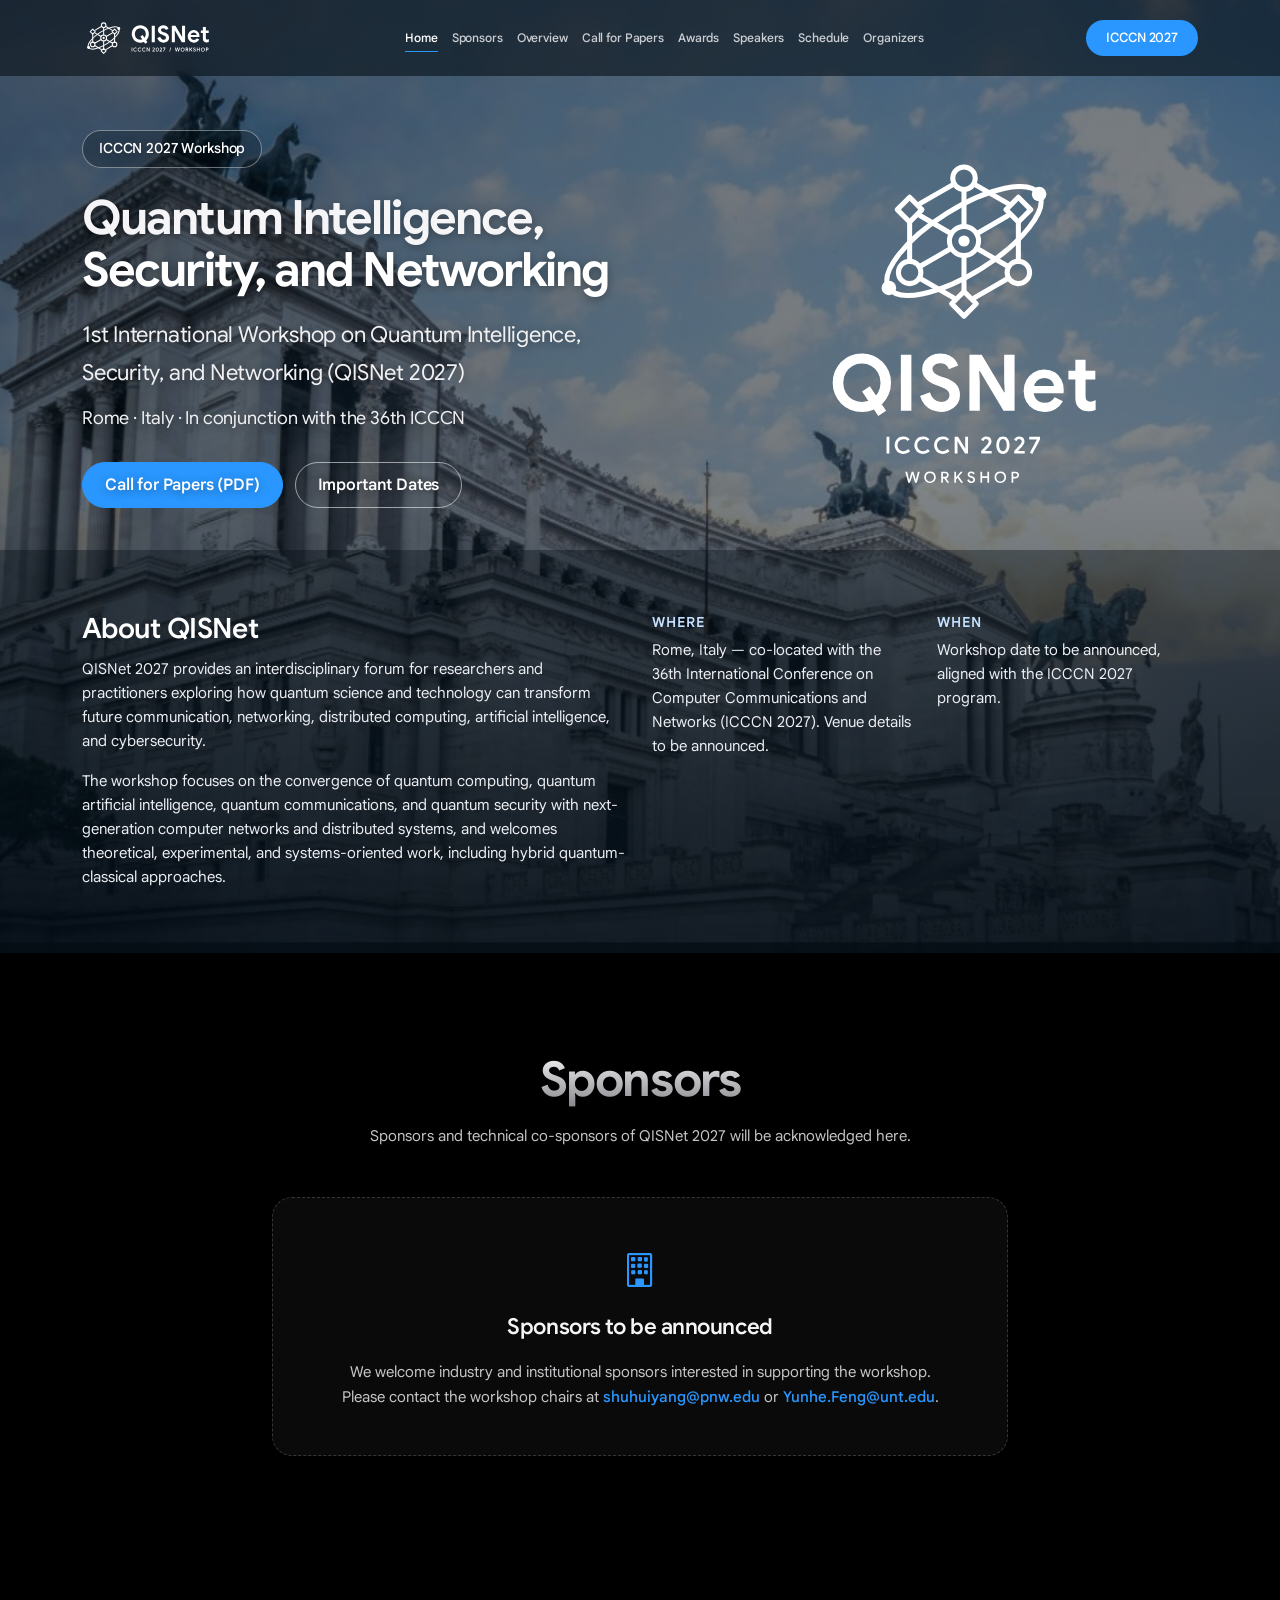
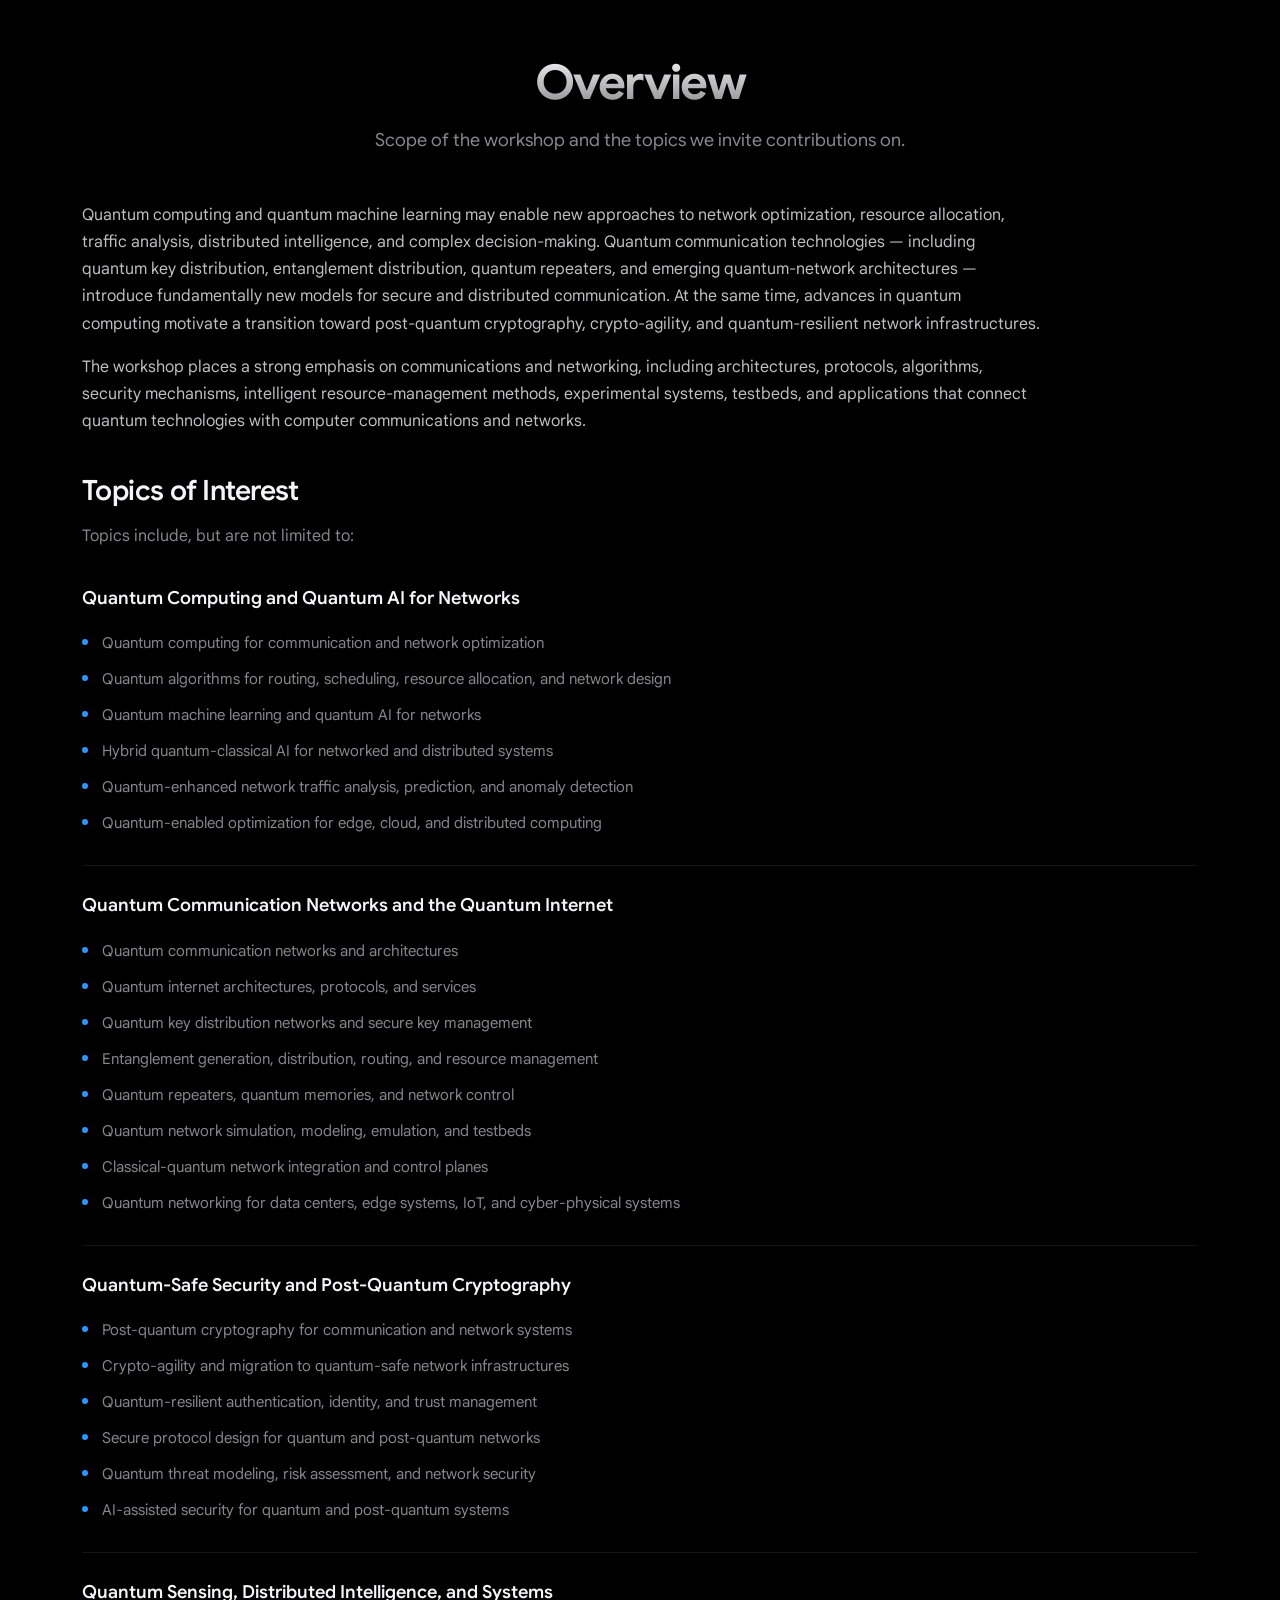
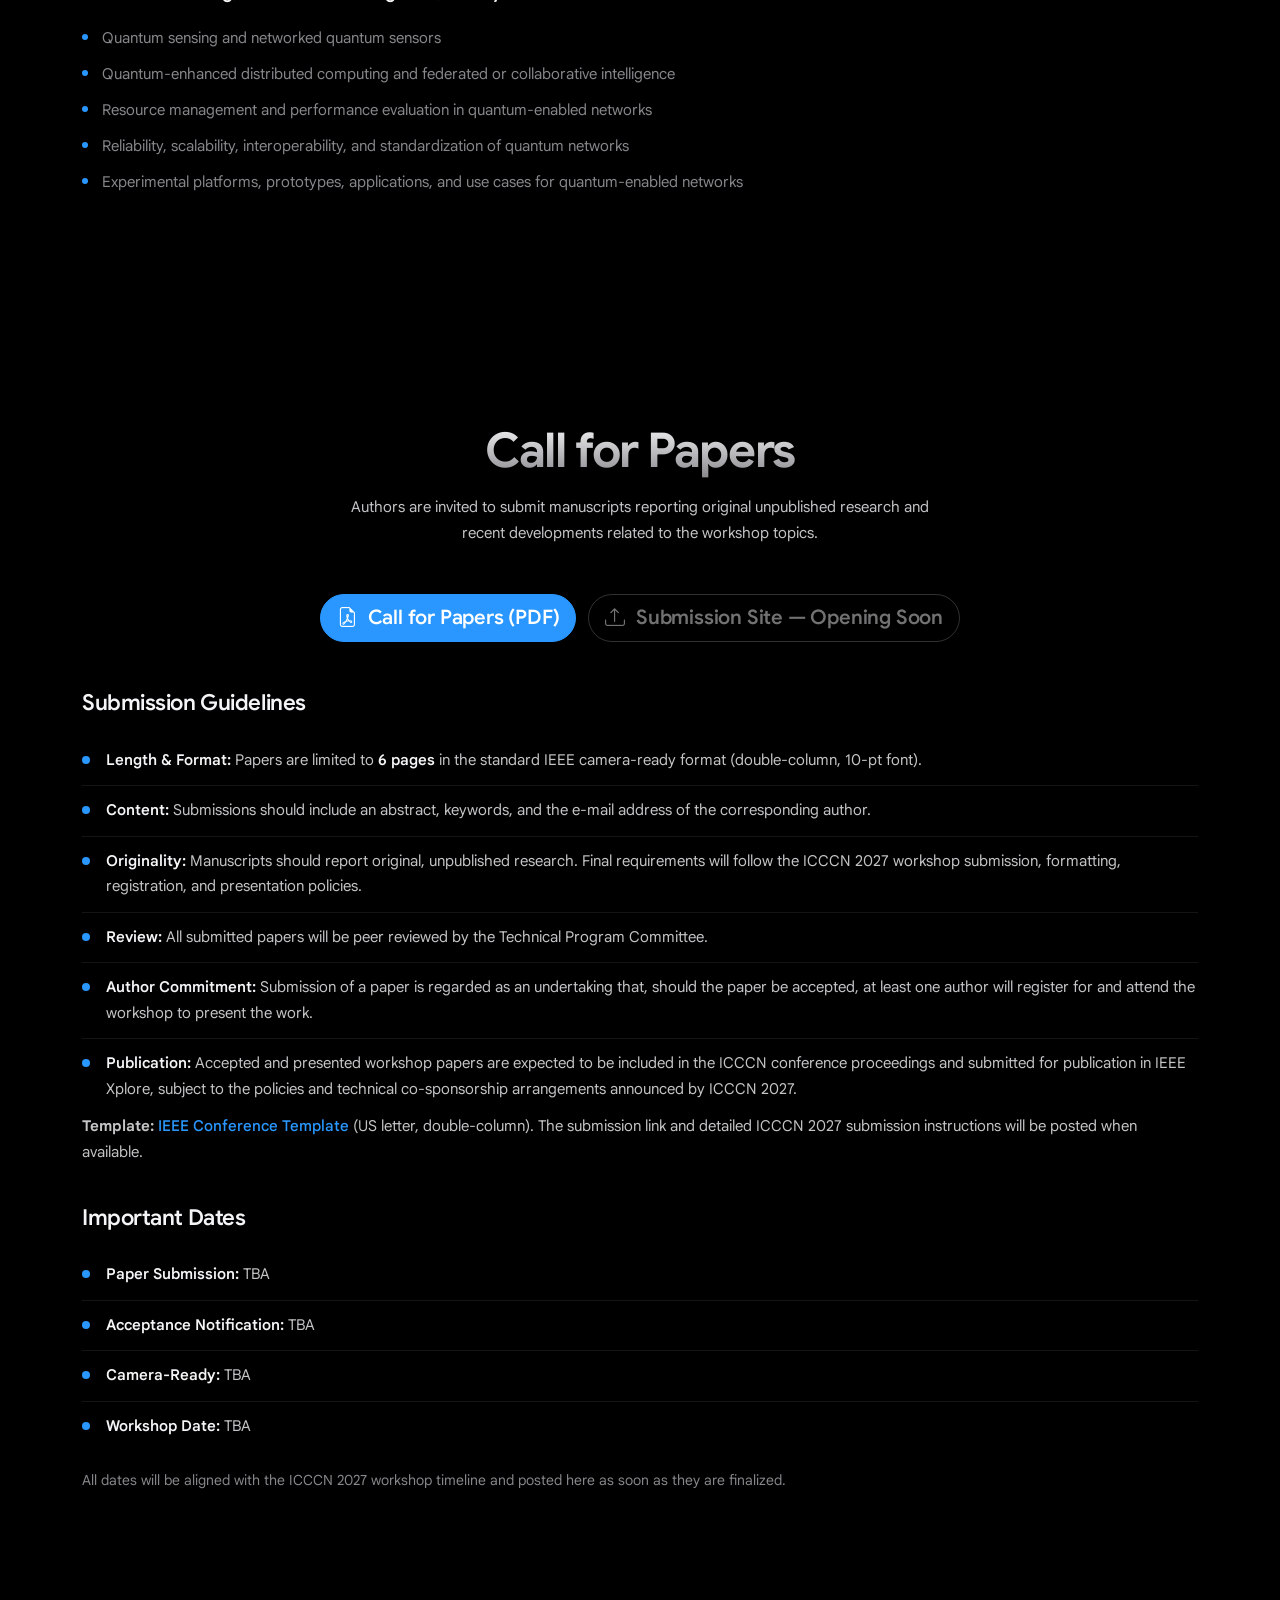
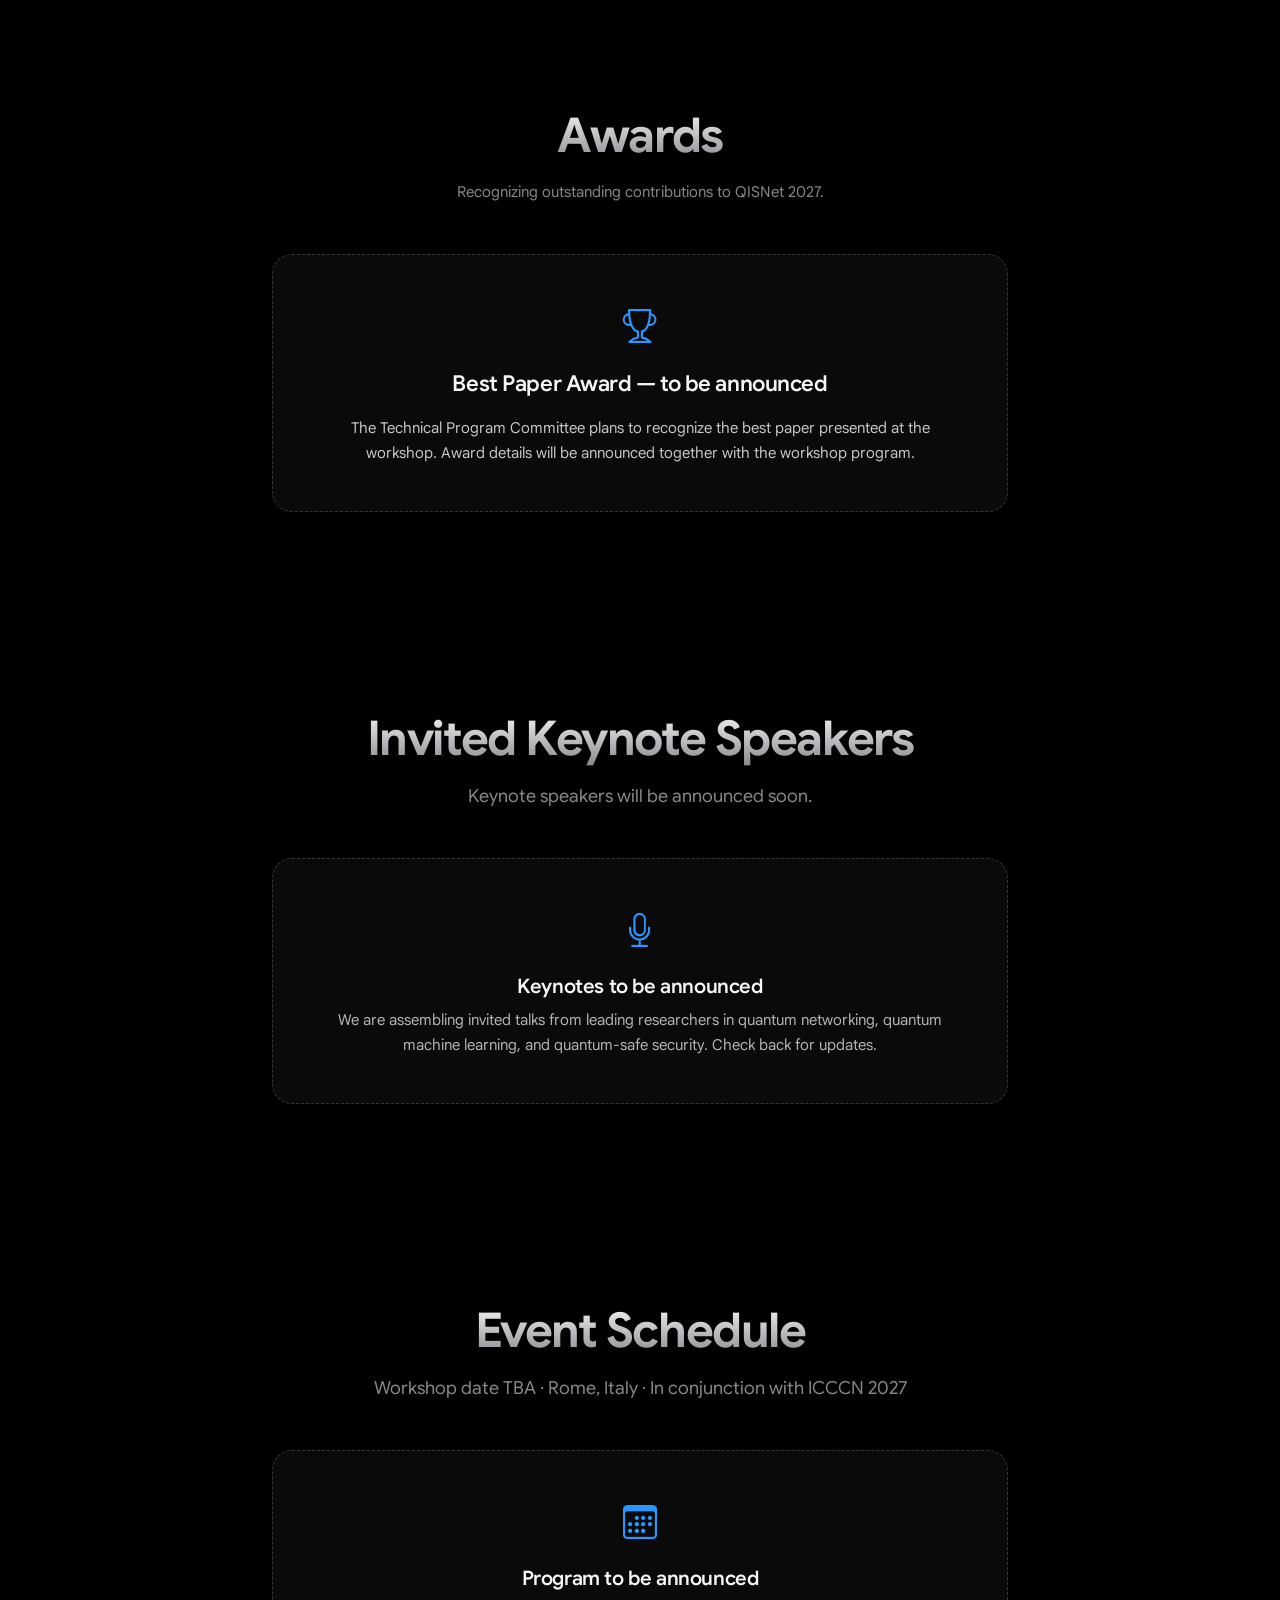
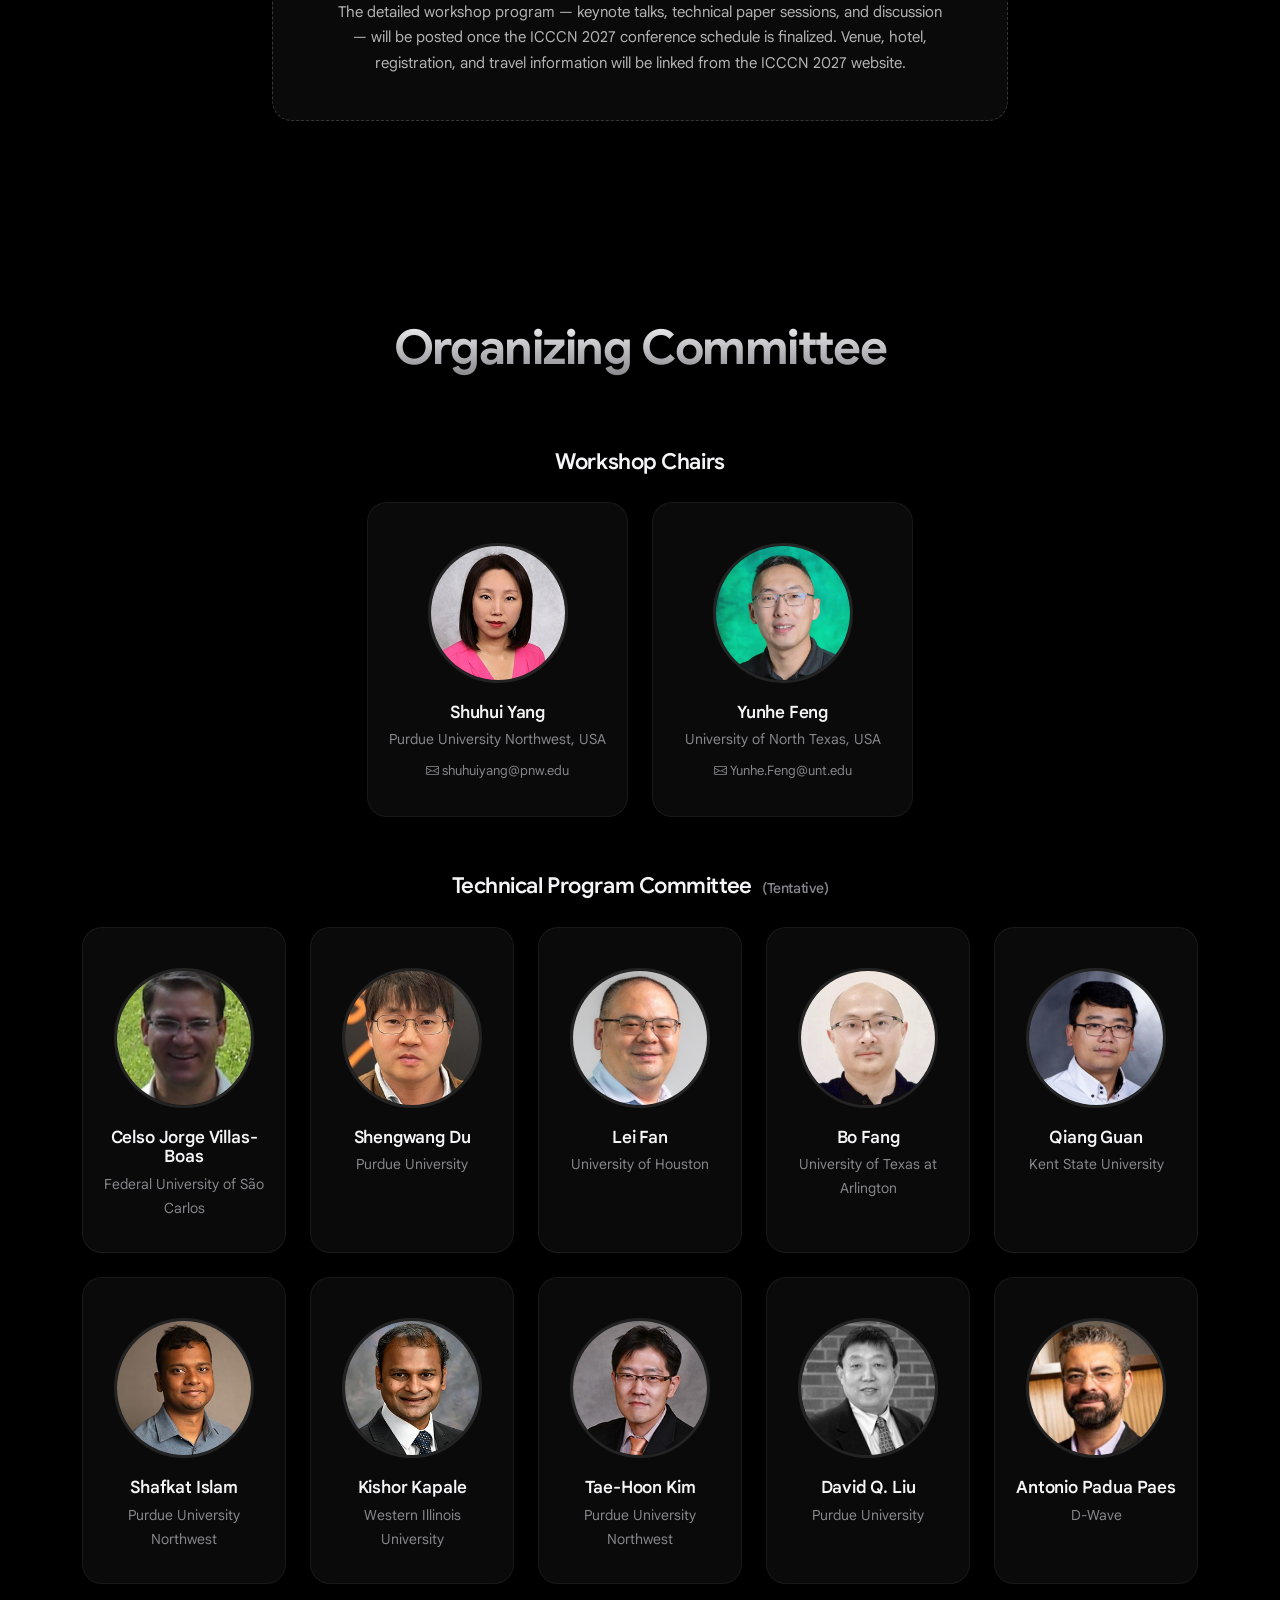
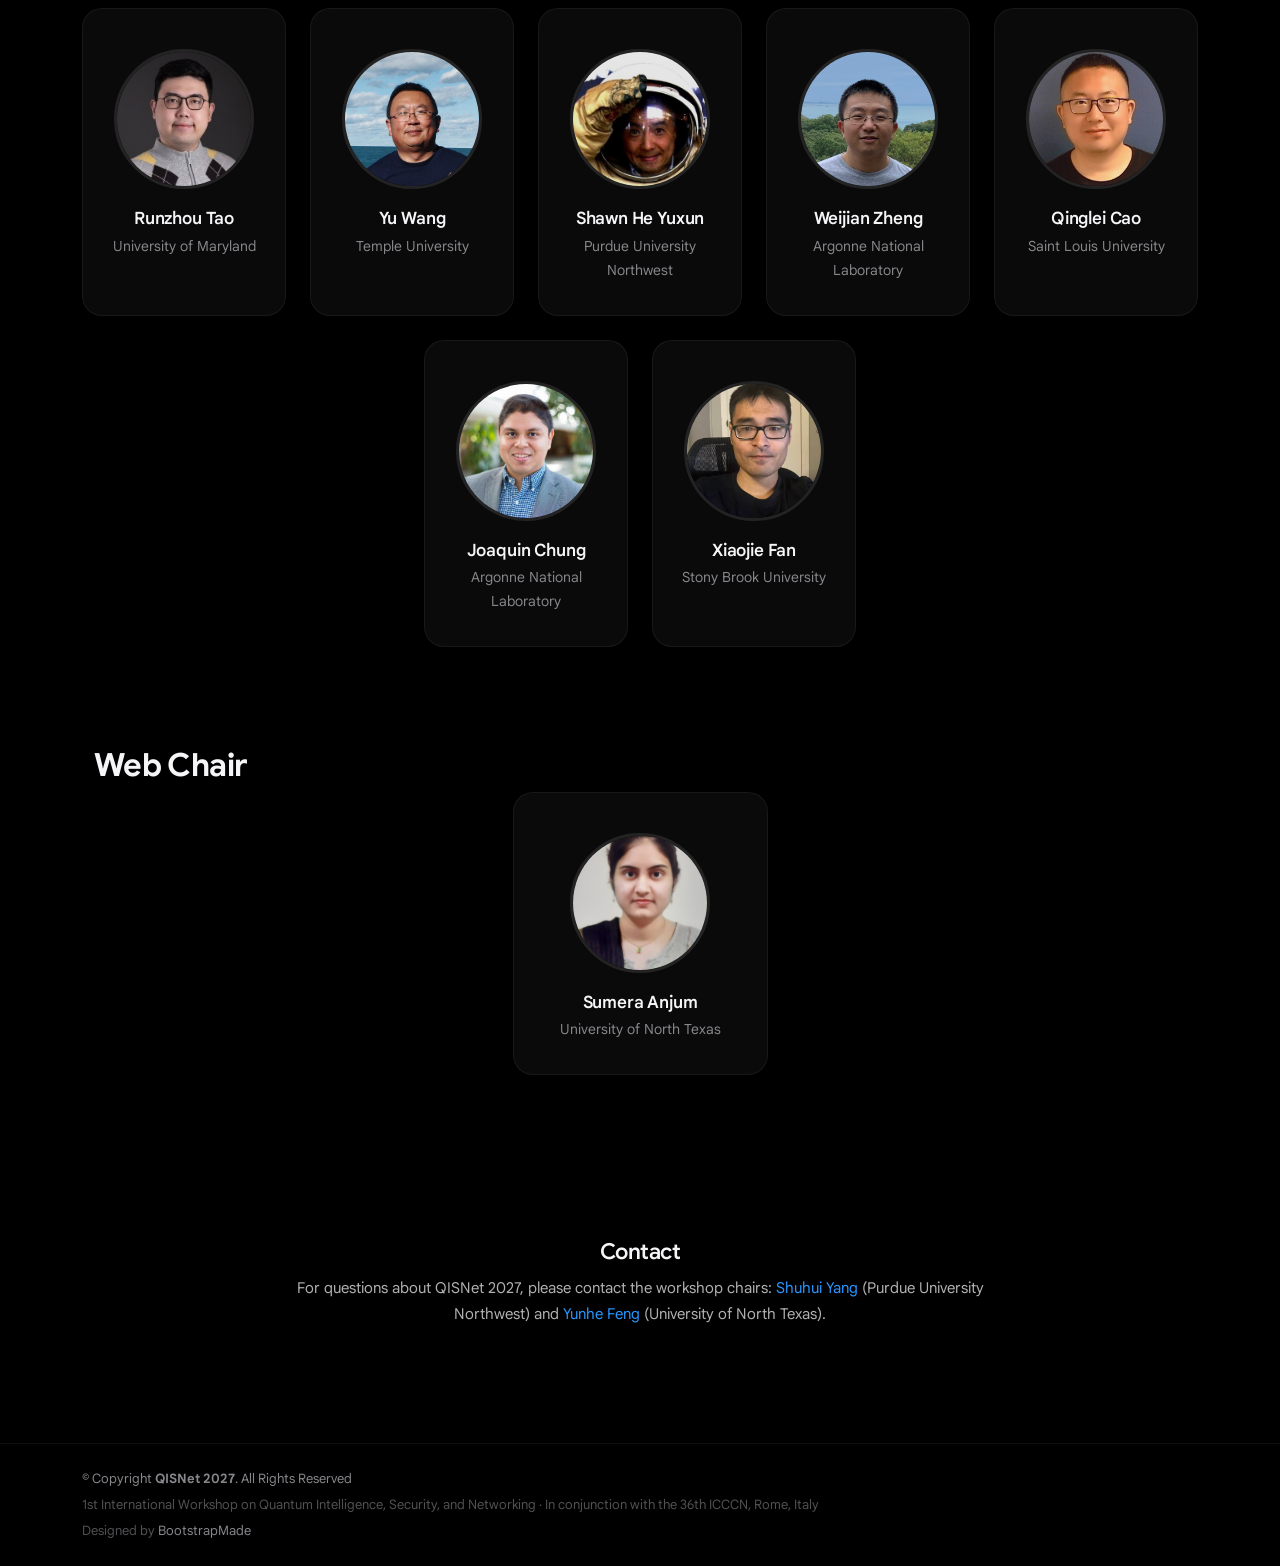
==== commit fd2ee76d: "Update TPC members and add web chair" ====
--- a/index.html
+++ b/index.html
@@ -55,7 +55,7 @@
         <i class="mobile-nav-toggle d-xl-none bi bi-list"></i>
       </nav>
 
-      <a class="cta-btn d-block" href="https://icccn.org/icccn27/" target="_blank" rel="noopener noreferrer">
+      <a class="cta-btn d-block" href="http://www.icccn.org/index.html" target="_blank" rel="noopener noreferrer">
         ICCCN 2027
       </a>
     </div>
@@ -547,7 +547,89 @@
             </div>
           </div>
 
-        </div>
+          <!-- Weijian Zheng -->
+          <div class="col-xl-3 col-lg-4 col-md-6" data-aos="fade-up" data-aos-delay="280">
+            <div class="member">
+              <img src="assets/img/people/weijian-zheng.jpg" class="img-fluid" alt="Weijian Zheng">
+              <div class="member-info">
+                <div class="member-info-content">
+                  <h4><a href="https://www.weijianzheng.net/" target="_blank" rel="noopener">Weijian Zheng</a></h4>
+                  <span>Argonne National Laboratory</span>
+                </div>
+              </div>
+            </div>
+          </div>
+
+          <!-- Qinglei Cao -->
+          <div class="col-xl-3 col-lg-4 col-md-6" data-aos="fade-up" data-aos-delay="300">
+            <div class="member">
+              <img src="assets/img/people/qinglei-cao.jpg" class="img-fluid" alt="Qinglei Cao">
+              <div class="member-info">
+                <div class="member-info-content">
+                  <h4><a href="https://www.qingleicao.com/" target="_blank" rel="noopener">Qinglei Cao</a></h4>
+                  <span>Saint Louis University</span>
+                </div>
+              </div>
+            </div>
+          </div>
+
+          <!-- Joaquin Chung -->
+          <div class="col-xl-3 col-lg-4 col-md-6" data-aos="fade-up" data-aos-delay="320">
+            <div class="member">
+              <img src="assets/img/people/joaquin-chung.jpg" class="img-fluid" alt="Joaquin Chung">
+              <div class="member-info">
+                <div class="member-info-content">
+                  <h4><a href="https://www.anl.gov/profile/joaquin-chung" target="_blank" rel="noopener">Joaquin Chung</a></h4>
+                  <span>Argonne National Laboratory</span>
+                </div>
+              </div>
+            </div>
+          </div>
+
+          <!-- Xiaojie Fan -->
+          <div class="col-xl-3 col-lg-4 col-md-6" data-aos="fade-up" data-aos-delay="340">
+            <div class="member">
+              <img src="assets/img/people/xiaojie-fan.png" class="img-fluid" alt="Xiaojie Fan">
+              <div class="member-info">
+                <div class="member-info-content">
+                  <h4><a href="https://www.linkedin.com/in/xiaojie-fan" target="_blank" rel="noopener">Xiaojie Fan</a></h4>
+                  <span>Stony Brook University</span>
+                </div>
+              </div>
+            </div>
+          </div>
+        </div>
+        <!-- ======= Web Chair Section ======= -->
+        <section id="web-chair" class="section-with-bg">
+          <div class="container" data-aos="fade-up">
+
+            <div class="section-header">
+              <h2>Web Chair</h2>
+            </div>
+
+            <div class="row justify-content-center">
+
+              <!-- Sumera Anjum -->
+              <div class="col-xl-3 col-lg-4 col-md-6" data-aos="fade-up">
+                <div class="member">
+                  <img src="assets/img/people/sumera-anjum.jpeg" class="img-fluid" alt="Sumera Anjum">
+                  <div class="member-info">
+                    <div class="member-info-content">
+                      <h4>
+                        <a href="https://sumera21.github.io/sumera-anjum/" target="_blank" rel="noopener">
+                          Sumera Anjum
+                        </a>
+                      </h4>
+                      <span>University of North Texas</span>
+                    </div>
+                  </div>
+                </div>
+              </div>
+
+            </div>
+          </div>
+        </section>
+        <!-- End Web Chair Section -->
 
         <div class="contact-block" data-aos="fade-up">
           <h3 class="group-title">Contact</h3>
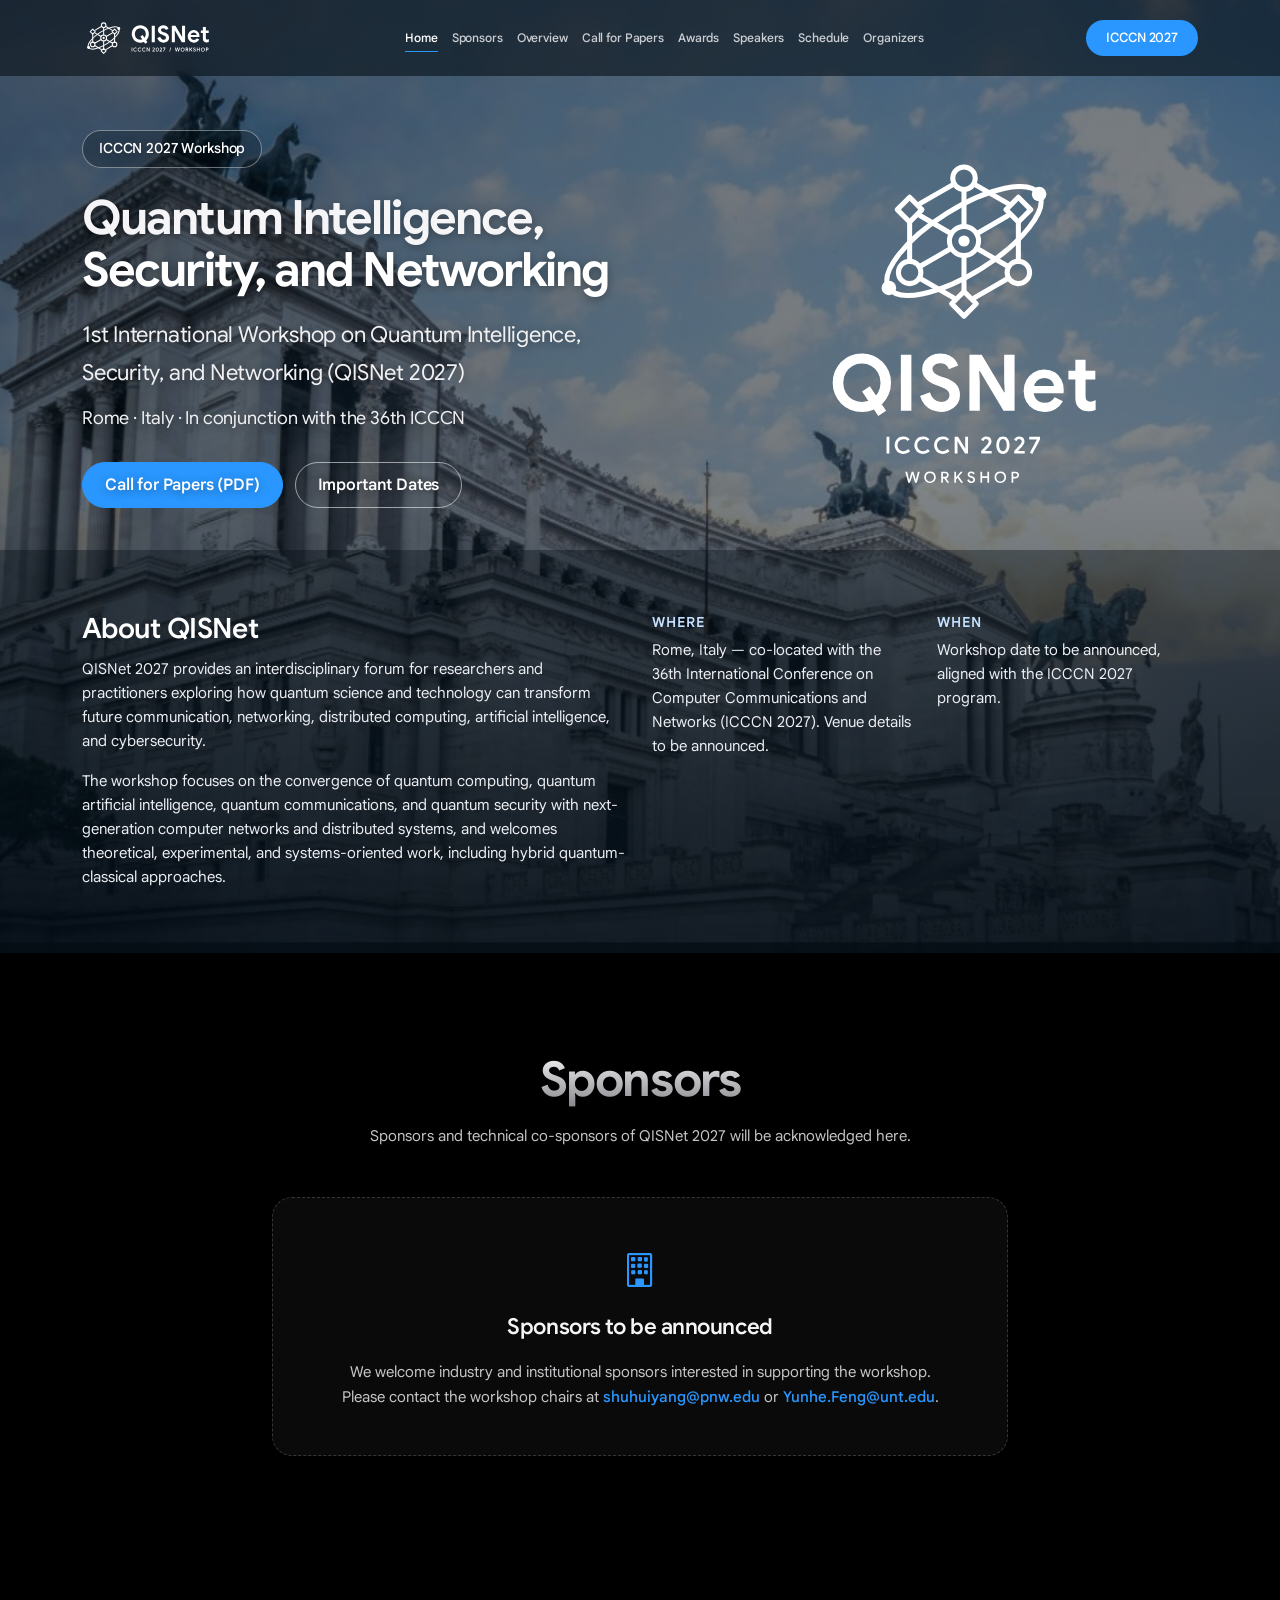
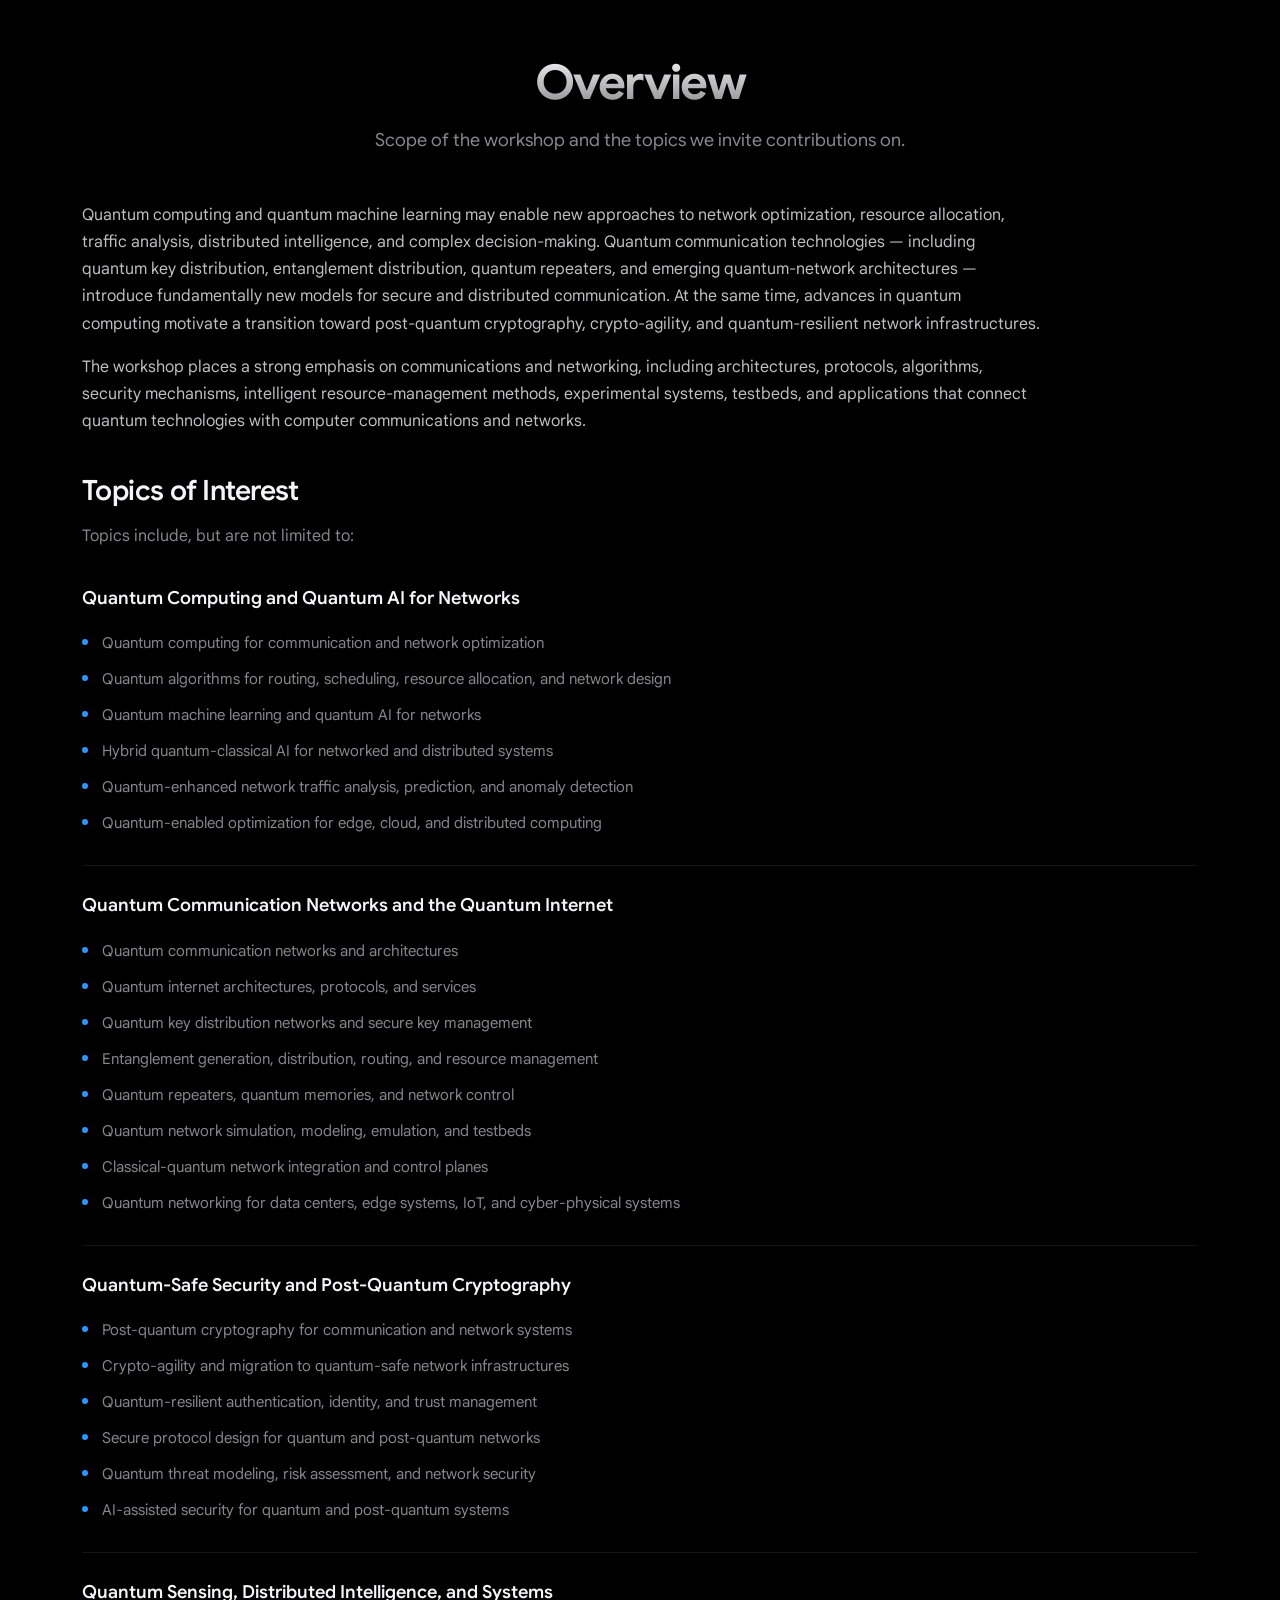
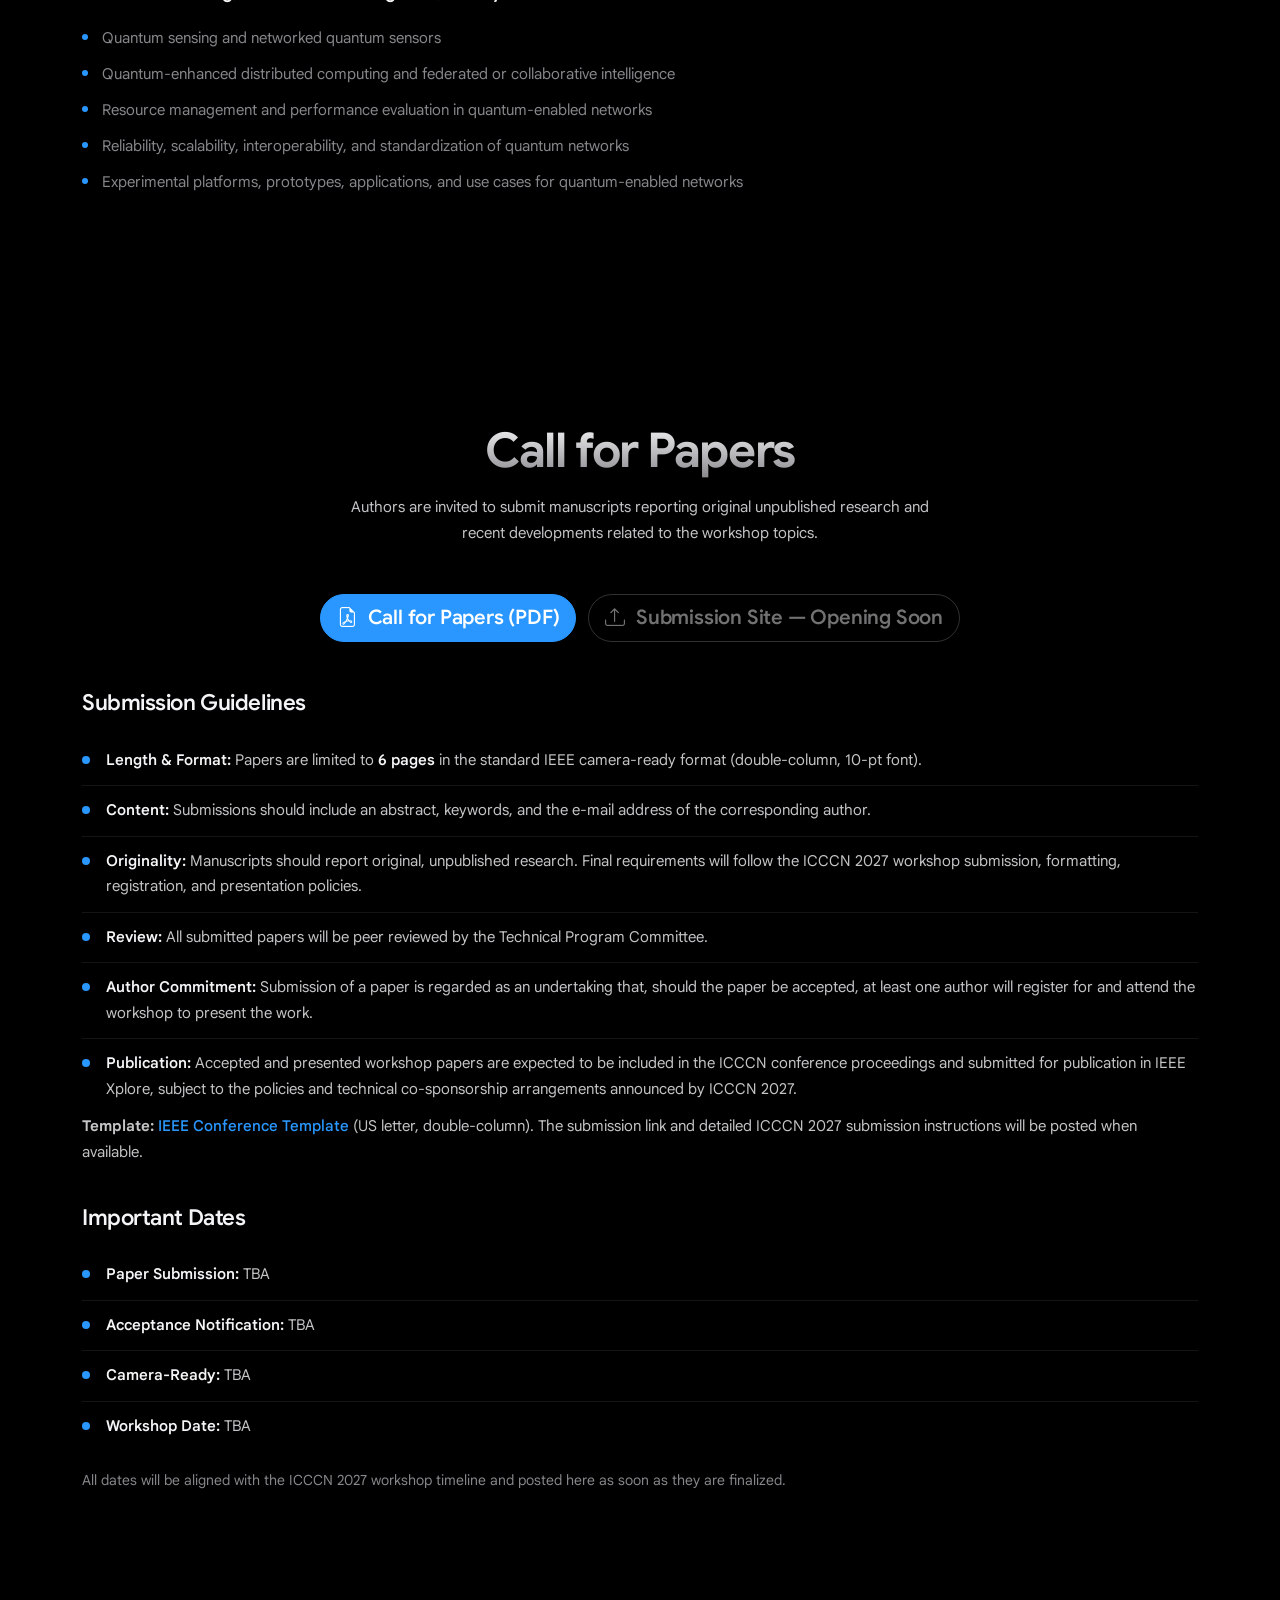
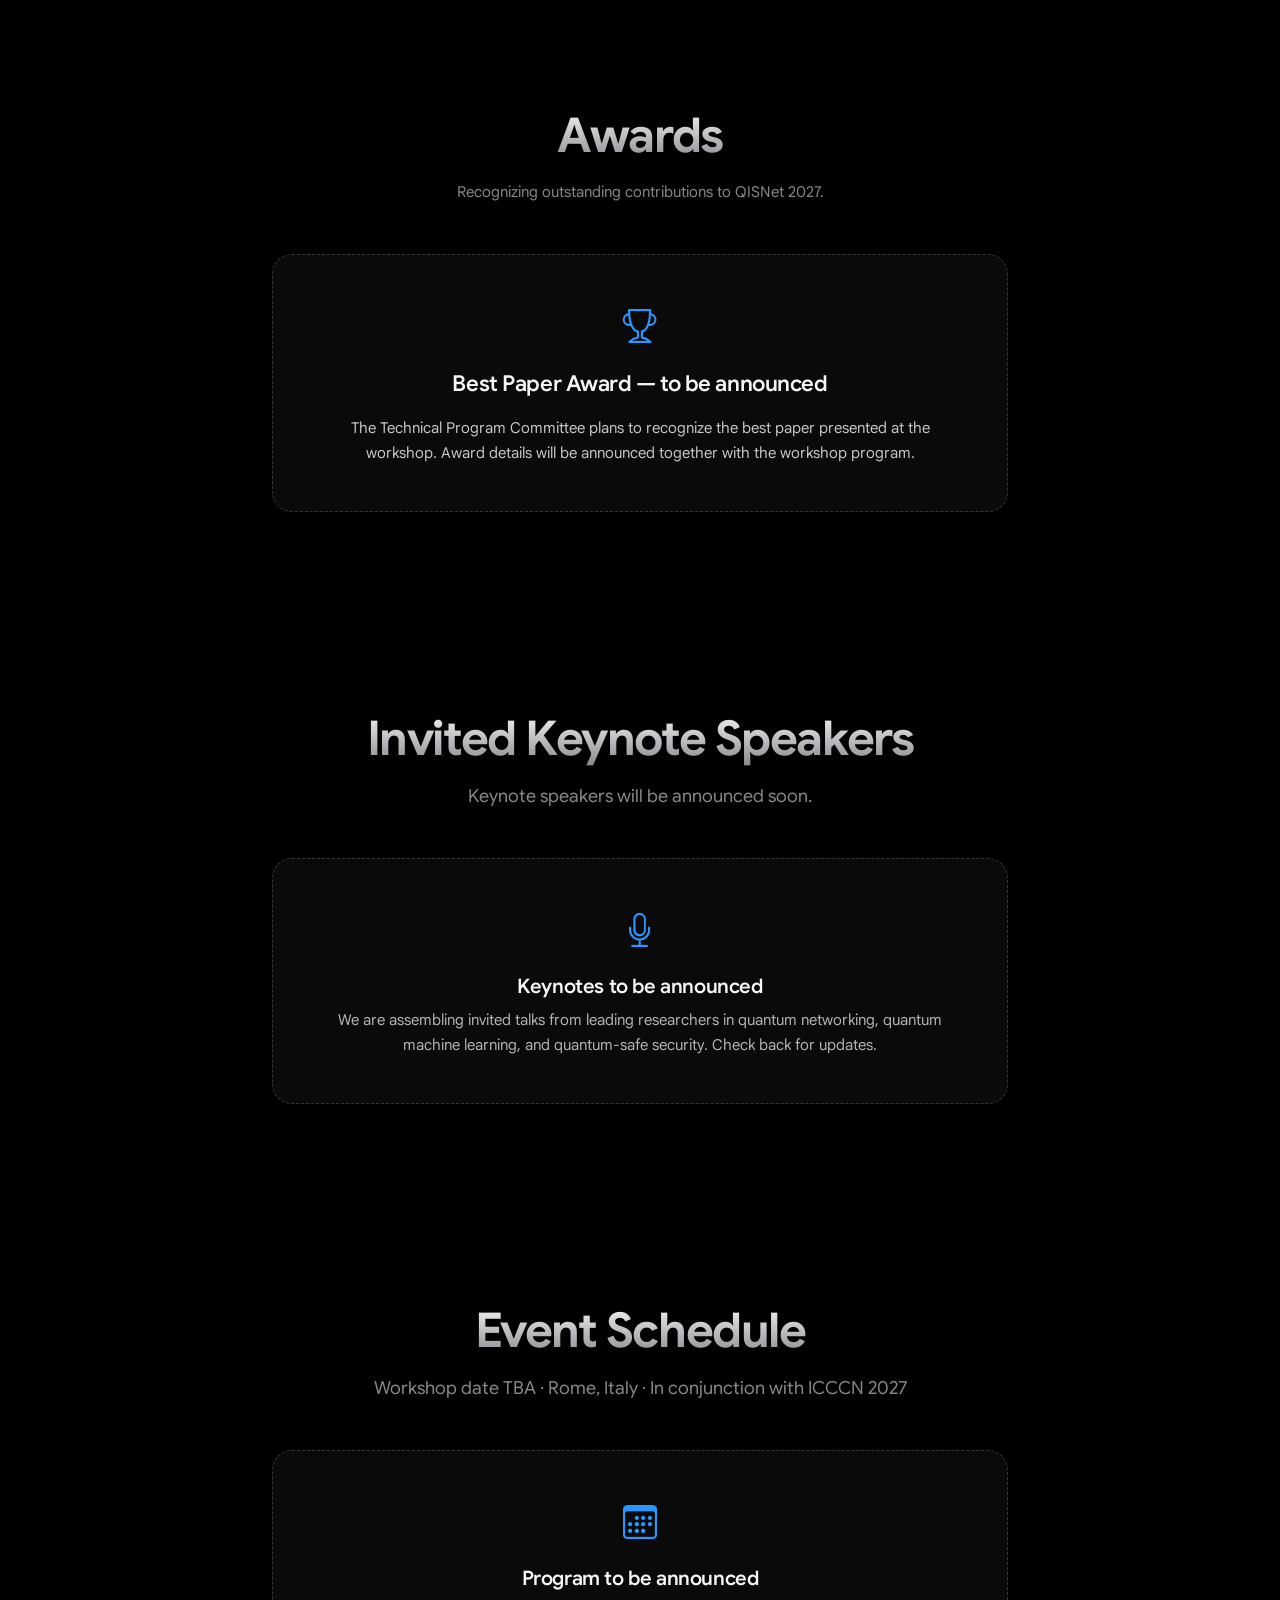
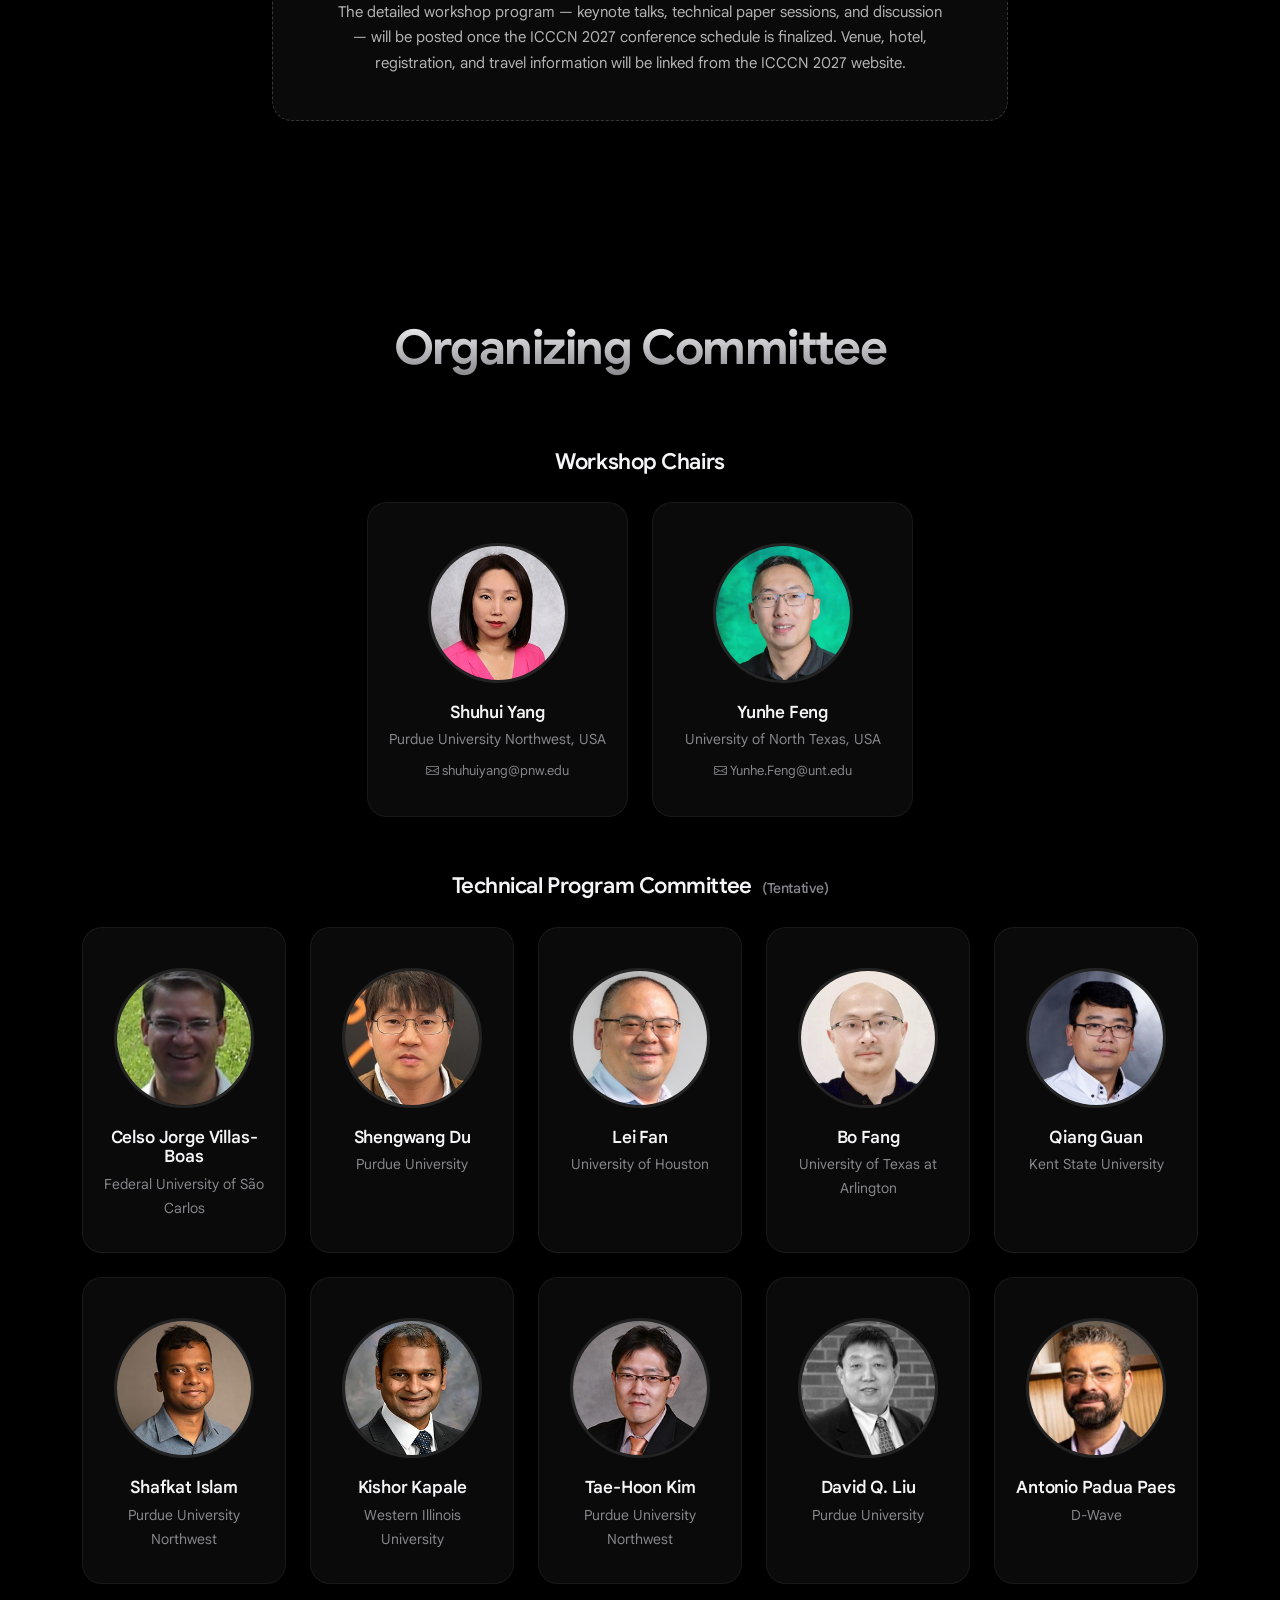
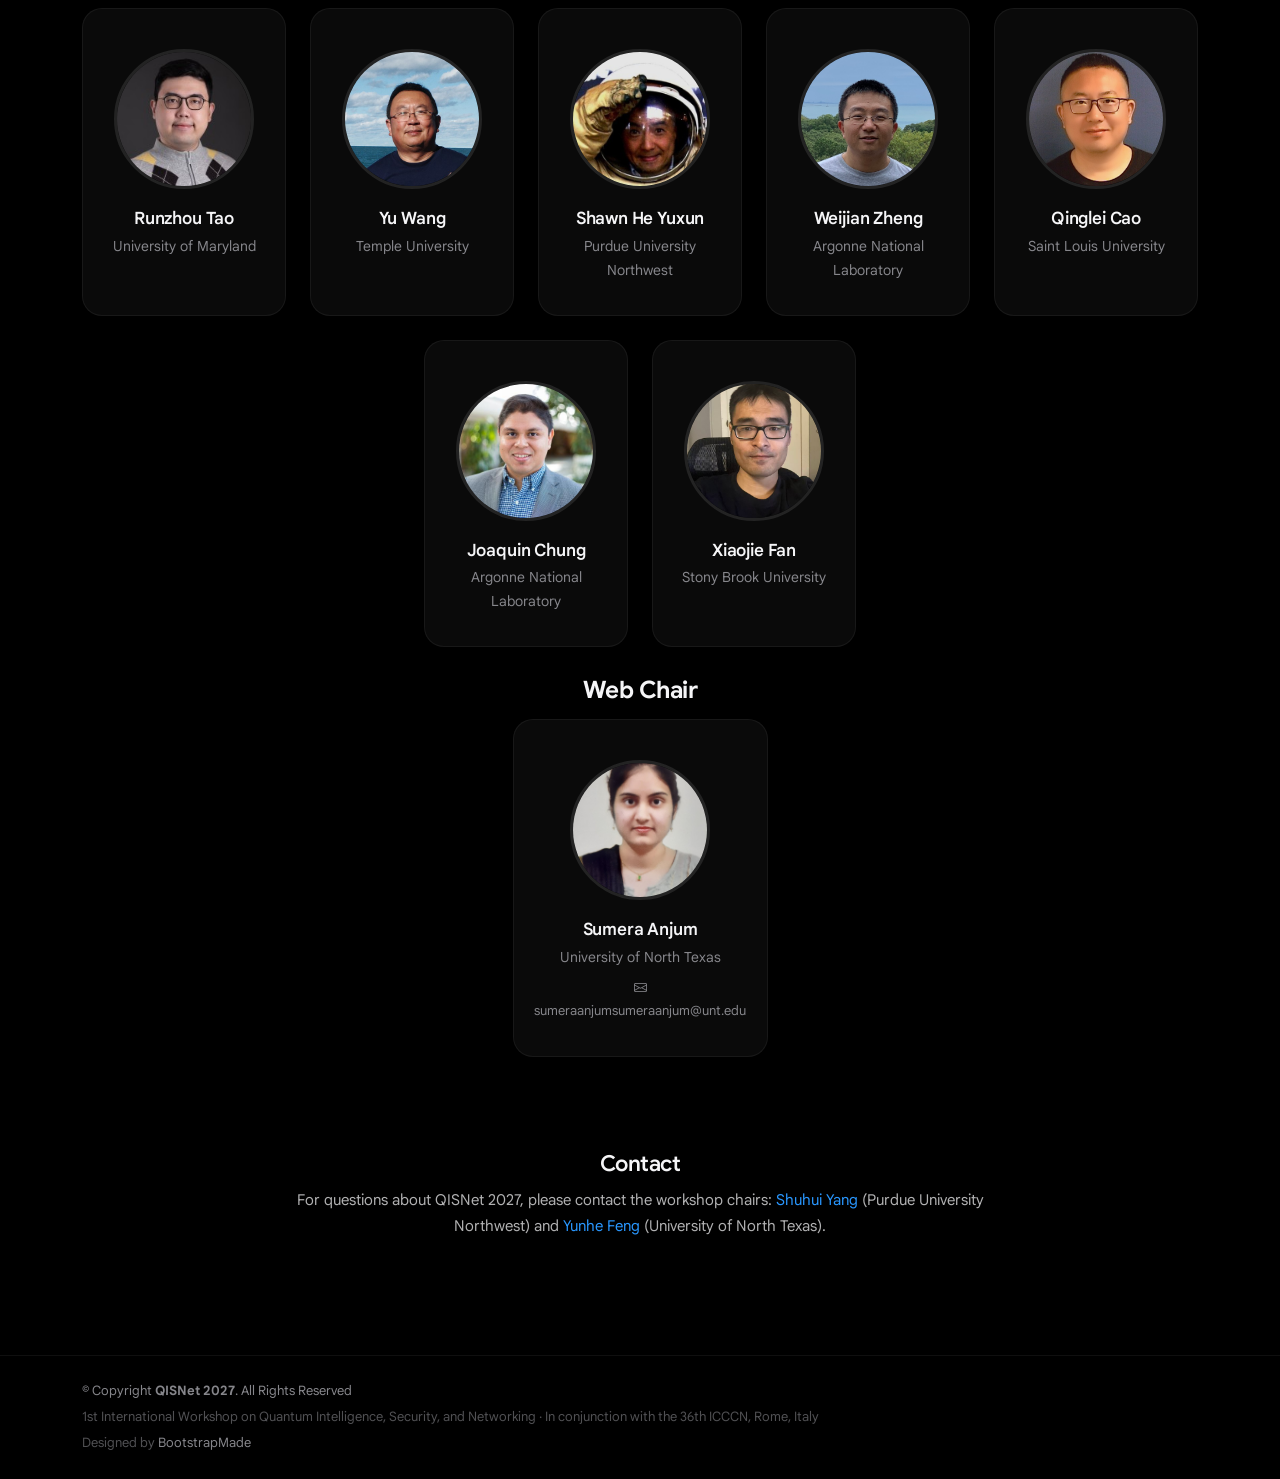
==== commit 4f3383cc: "Updating web chair contact" ====
--- a/index.html
+++ b/index.html
@@ -600,27 +600,27 @@
           </div>
         </div>
         <!-- ======= Web Chair Section ======= -->
-        <section id="web-chair" class="section-with-bg">
+        <section id="web-chair" class="section-with-bg" style="padding: 30px 0;">
           <div class="container" data-aos="fade-up">
-
-            <div class="section-header">
-              <h2>Web Chair</h2>
-            </div>
-
+            <div class="section-header" style="margin-bottom: 15px; text-align: center;">
+              <h2 style="font-size: 24px; margin-bottom: 8px;">Web Chair</h2>
+            </div>
             <div class="row justify-content-center">
-
               <!-- Sumera Anjum -->
-              <div class="col-xl-3 col-lg-4 col-md-6" data-aos="fade-up">
+              <div class="col-xl-3 col-lg-4 col-md-6"
+                  data-aos="fade-up"
+                  style="max-width: 340px;">
                 <div class="member">
                   <img src="assets/img/people/sumera-anjum.jpeg" class="img-fluid" alt="Sumera Anjum">
                   <div class="member-info">
                     <div class="member-info-content">
                       <h4>
-                        <a href="https://sumera21.github.io/sumera-anjum/" target="_blank" rel="noopener">
-                          Sumera Anjum
-                        </a>
+                        <a href="https://sumera21.github.io/sumera-anjum/" target="_blank" rel="noopener">Sumera Anjum</a>
                       </h4>
                       <span>University of North Texas</span>
+                      <a class="member-mail" href="mailto:sumeraanjumsumeraanjum@unt.edu">
+                        <i class="bi bi-envelope"></i> sumeraanjumsumeraanjum@unt.edu
+                      </a>
                     </div>
                   </div>
                 </div>
